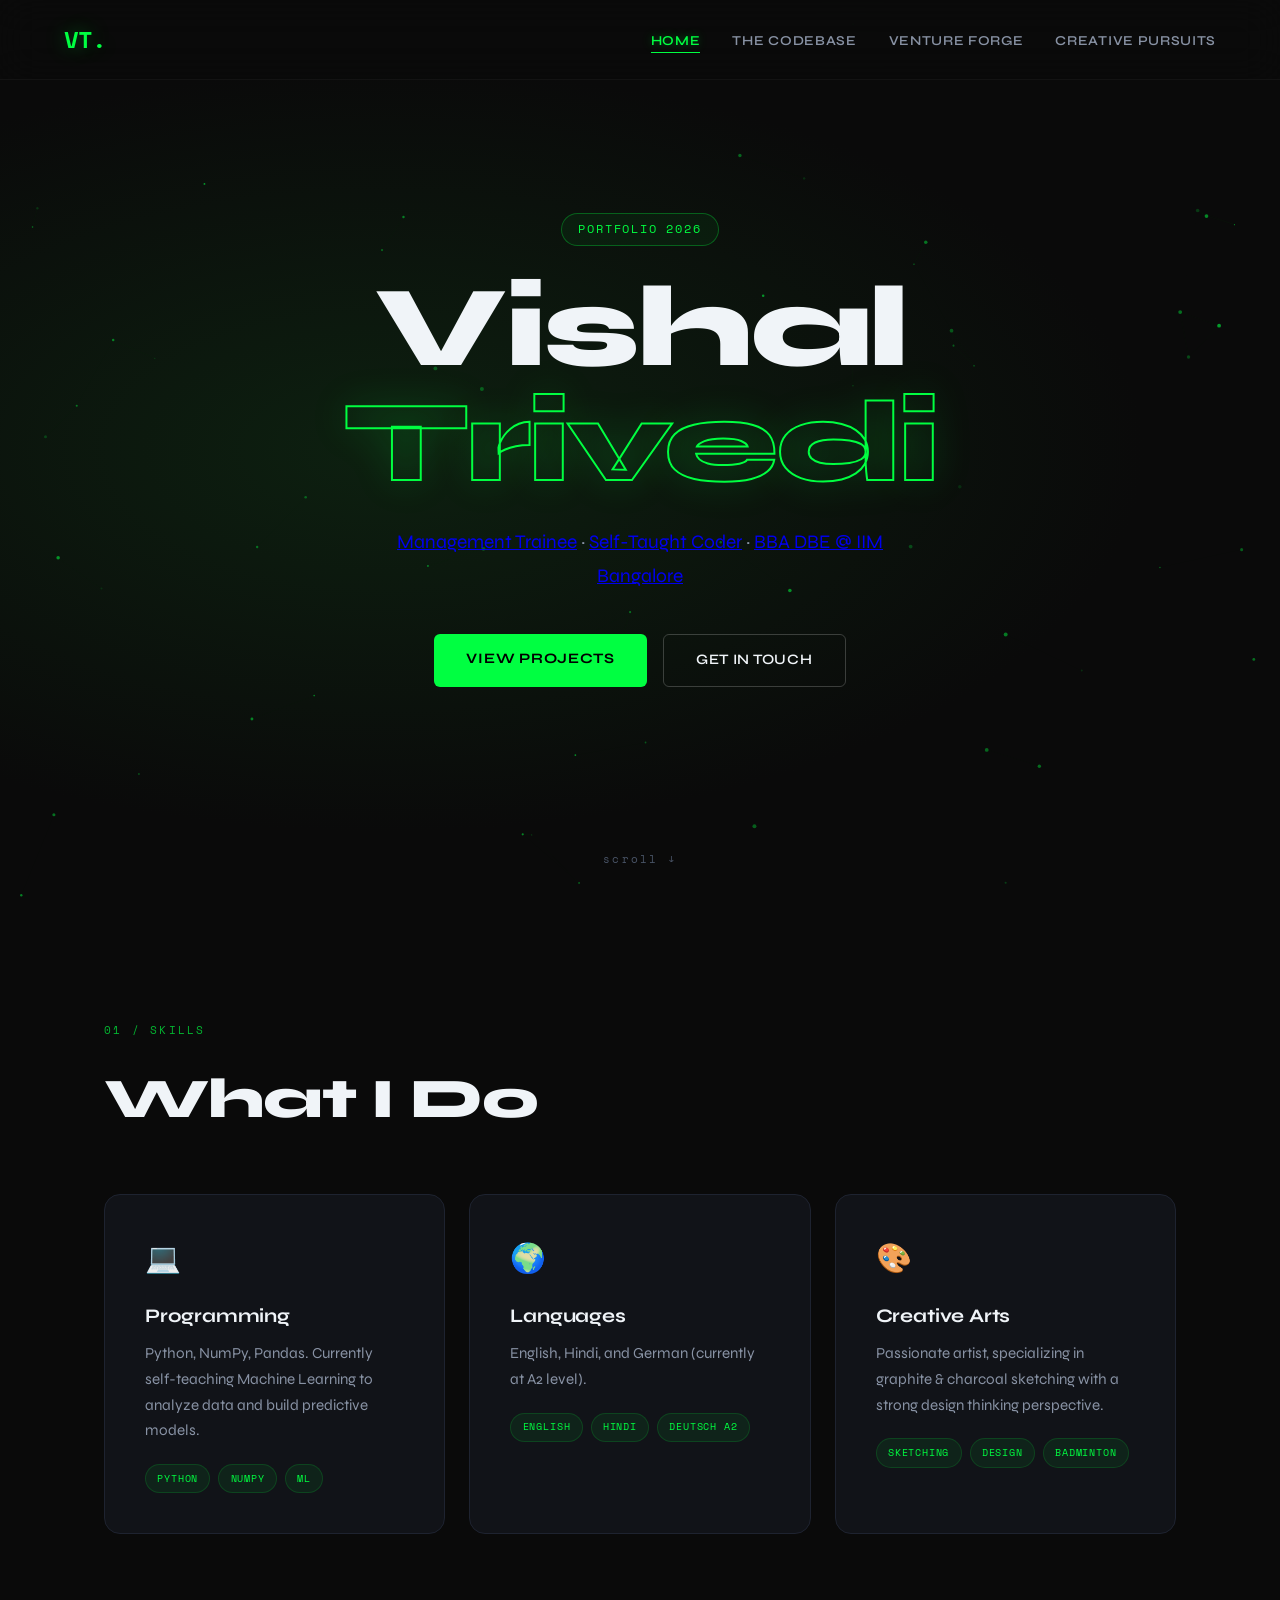
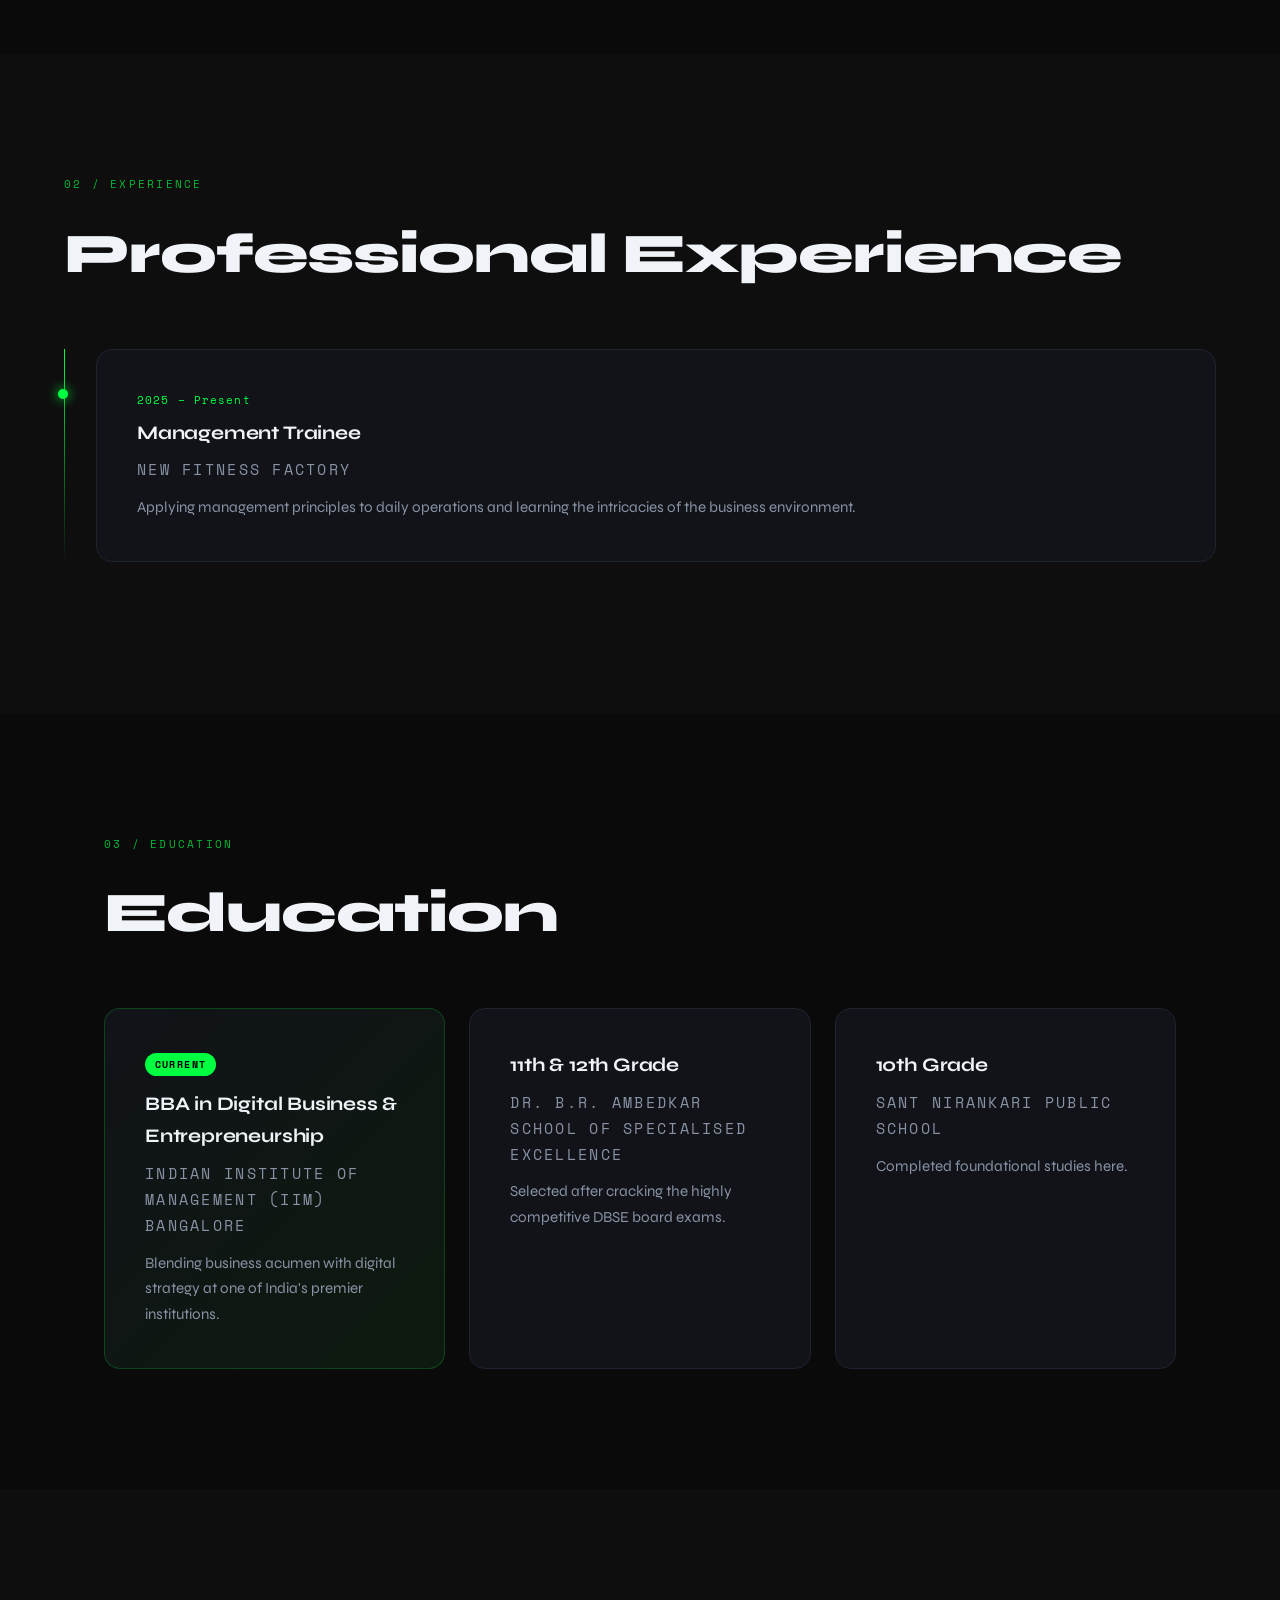
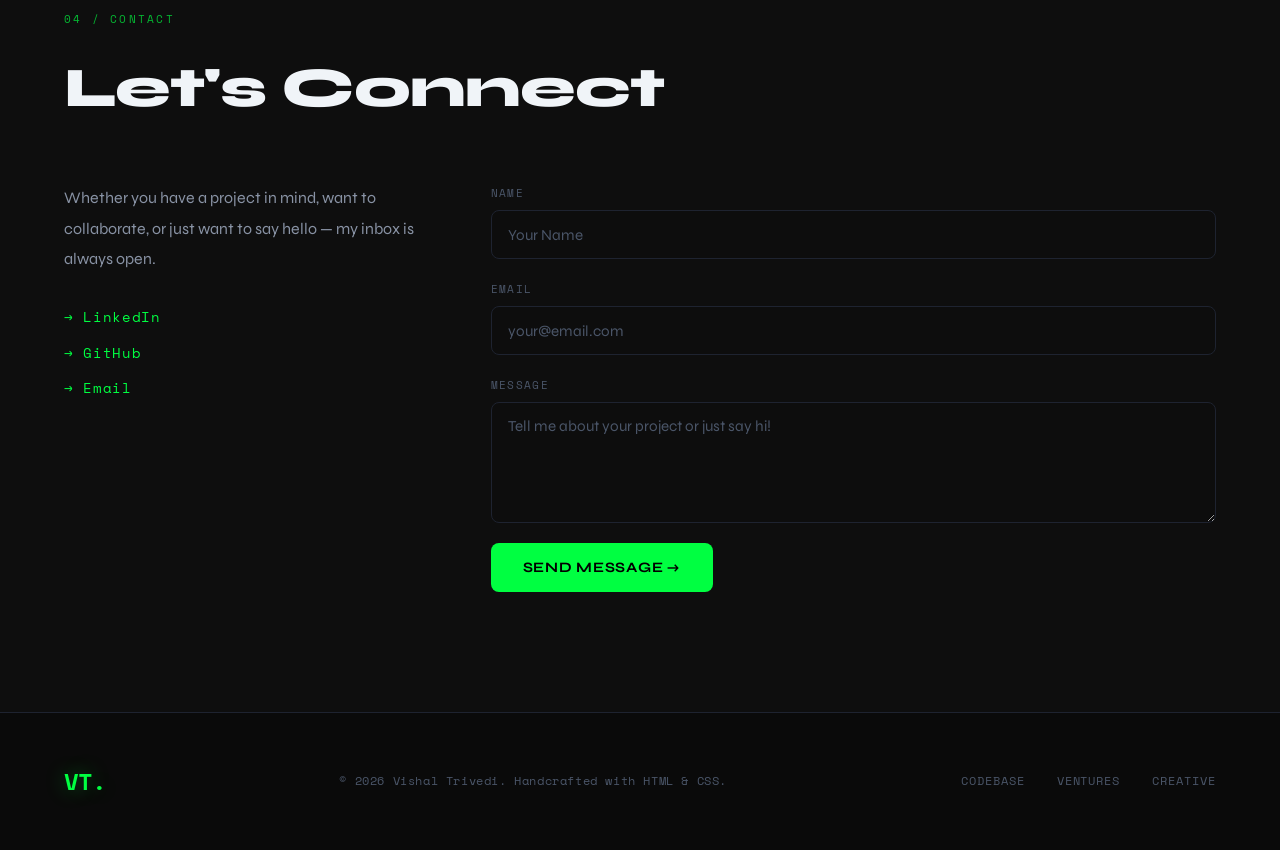
==== index.html @ af578784 "Uploading main files" ====
<!DOCTYPE html>
<html lang="en">
<head>
    <meta charset="UTF-8">
    <meta name="viewport" content="width=device-width, initial-scale=1.0">
    <title>Vishal Trivedi | Portfolio</title>
    <link rel="stylesheet" href="style.css">
    <link href="https://fonts.googleapis.com/css2?family=Space+Mono:wght@400;700&family=Syne:wght@400;600;700;800&display=swap" rel="stylesheet">
</head>
<body>
   <nav id="navbar">
        <div class="logo">VT.</div>
        <ul class="nav-links">
            <li><a href="index.html" class="active">Home</a></li>
            <li><a href="codebase.html">The Codebase</a></li>
            <li><a href="ventures.html">Venture Forge</a></li>
            <li><a href="creative.html">Creative Pursuits</a></li>
        </ul>
    </nav>

    <header id="home" class="hero hero-main">
        <canvas id="particleCanvas"></canvas>
        <div class="hero-content">
            <div class="hero-tag">Portfolio 2026</div>
            <h1>Vishal<br><span class="outline-text">Trivedi</span></h1>
            <p>
    <a href="ventures.html" class="hero-link">Management Trainee</a>
    · 
    <a href="codebase.html" class="hero-link">Self-Taught Coder</a>
    · 
    <a href="https://dbe.iimb.ac.in/" target="_blank" class="hero-link">BBA DBE @ IIM Bangalore</a>
</p>
            <div class="hero-cta">
                <a href="codebase.html" class="btn-primary">View Projects</a>
                <a href="#contact" class="btn-ghost">Get in Touch</a>
            </div>
        </div>
        <div class="hero-scroll-hint">scroll ↓</div>
    </header>

    <section id="skills" class="section">
        <div class="section-label">01 / Skills</div>
        <h2>What I Do</h2>
        <div class="card-container">
            <div class="card skill-card">
                <div class="card-icon">💻</div>
                <h3>Programming</h3>
                <p>Python, NumPy, Pandas. Currently self-teaching Machine Learning to analyze data and build predictive models.</p>
                <div class="card-pills">
                    <span class="pill">Python</span><span class="pill">NumPy</span><span class="pill">ML</span>
                </div>
            </div>
            <div class="card skill-card">
                <div class="card-icon">🌍</div>
                <h3>Languages</h3>
                <p>English, Hindi, and German (currently at A2 level).</p>
                <div class="card-pills">
                    <span class="pill">English</span><span class="pill">Hindi</span><span class="pill">Deutsch A2</span>
                </div>
            </div>
            <div class="card skill-card">
                <div class="card-icon">🎨</div>
                <h3>Creative Arts</h3>
                <p>Passionate artist, specializing in graphite & charcoal sketching with a strong design thinking perspective.</p>
                <div class="card-pills">
                    <span class="pill">Sketching</span><span class="pill">Design</span><span class="pill">Badminton</span>
                </div>
            </div>
        </div>
    </section>

    <section id="experience" class="section section-alt">
        <div class="section-label">02 / Experience</div>
        <h2>Professional Experience</h2>
        <div class="timeline">
            <div class="timeline-item">
                <div class="timeline-dot"></div>
                <div class="timeline-content card">
                    <div class="tl-year">2025 – Present</div>
                    <h3>Management Trainee</h3>
                    <p class="subtitle">New Fitness Factory</p>
                    <p>Applying management principles to daily operations and learning the intricacies of the business environment.</p>
                </div>
            </div>
        </div>
    </section>
    
    <section id="education" class="section">
        <div class="section-label">03 / Education</div>
        <h2>Education</h2>
        <div class="card-container">
            <div class="card edu-card featured-card">
                <div class="edu-badge">Current</div>
                <h3>BBA in Digital Business & Entrepreneurship</h3>
                <p class="subtitle">Indian Institute of Management (IIM) Bangalore</p>
                <p>Blending business acumen with digital strategy at one of India's premier institutions.</p>
            </div>
            <div class="card edu-card">
                <h3>11th & 12th Grade</h3>
                <p class="subtitle">Dr. B.R. Ambedkar School of Specialised Excellence</p>
                <p>Selected after cracking the highly competitive DBSE board exams.</p>
            </div>
            <div class="card edu-card">
                <h3>10th Grade</h3>
                <p class="subtitle">Sant Nirankari Public School</p>
                <p>Completed foundational studies here.</p>
            </div>
        </div>
    </section>  

    <section id="contact" class="section section-alt">
        <div class="section-label">04 / Contact</div>
        <h2>Let's Connect</h2>
        <div class="contact-container">
            <div class="contact-info">
                <p>Whether you have a project in mind, want to collaborate, or just want to say hello — my inbox is always open.</p>
                <div class="contact-links">
                    <a href="#" class="contact-link">→ LinkedIn</a>
                    <a href="#" class="contact-link">→ GitHub</a>
                    <a href="#" class="contact-link">→ Email</a>
                </div>
            </div>
            <form class="contact-form">
                <div class="form-group">
                    <label for="name">Name</label>
                    <input type="text" id="name" name="name" placeholder="Your Name" required>
                </div>
                <div class="form-group">
                    <label for="email">Email</label>
                    <input type="email" id="email" name="email" placeholder="your@email.com" required>
                </div>
                <div class="form-group">
                    <label for="message">Message</label>
                    <textarea id="message" name="message" rows="5" placeholder="Tell me about your project or just say hi!" required></textarea>
                </div>
                <button type="submit" class="submit-btn">Send Message →</button>
            </form>
        </div>
    </section>

    <footer>
        <div class="footer-inner">
            <div class="logo">VT.</div>
            <p>&copy; 2026 Vishal Trivedi. Handcrafted with HTML & CSS.</p>
            <div class="footer-links">
                <a href="codebase.html">Codebase</a>
                <a href="ventures.html">Ventures</a>
                <a href="creative.html">Creative</a>
            </div>
        </div>
    </footer>

    <script>
        // Particle canvas for hero
        const canvas = document.getElementById('particleCanvas');
        const ctx = canvas.getContext('2d');
        canvas.width = window.innerWidth;
        canvas.height = window.innerHeight;

        const particles = [];
        for (let i = 0; i < 60; i++) {
            particles.push({
                x: Math.random() * canvas.width,
                y: Math.random() * canvas.height,
                r: Math.random() * 1.5 + 0.5,
                dx: (Math.random() - 0.5) * 0.4,
                dy: (Math.random() - 0.5) * 0.4,
                alpha: Math.random() * 0.5 + 0.1
            });
        }

        function animateParticles() {
            ctx.clearRect(0, 0, canvas.width, canvas.height);
            particles.forEach(p => {
                ctx.beginPath();
                ctx.arc(p.x, p.y, p.r, 0, Math.PI * 2);
                ctx.fillStyle = `rgba(0,255,65,${p.alpha})`;
                ctx.fill();
                p.x += p.dx; p.y += p.dy;
                if (p.x < 0 || p.x > canvas.width) p.dx *= -1;
                if (p.y < 0 || p.y > canvas.height) p.dy *= -1;
            });
            // Draw connections
            particles.forEach((p, i) => {
                particles.slice(i+1).forEach(q => {
                    const dist = Math.hypot(p.x - q.x, p.y - q.y);
                    if (dist < 120) {
                        ctx.beginPath();
                        ctx.strokeStyle = `rgba(0,255,65,${0.05 * (1 - dist/120)})`;
                        ctx.lineWidth = 0.5;
                        ctx.moveTo(p.x, p.y);
                        ctx.lineTo(q.x, q.y);
                        ctx.stroke();
                    }
                });
            });
            requestAnimationFrame(animateParticles);
        }
        animateParticles();
        window.addEventListener('resize', () => {
            canvas.width = window.innerWidth;
            canvas.height = window.innerHeight;
        });

        // Navbar scroll effect
        window.addEventListener('scroll', () => {
            document.getElementById('navbar').classList.toggle('scrolled', window.scrollY > 50);
        });
    </script>
</body>
</html>
---- style.css ----
/* =========================================
   VISHAL TRIVEDI PORTFOLIO — ENHANCED CSS
   ========================================= */

/* --- Google Fonts: Space Mono + Syne --- */
@import url('https://fonts.googleapis.com/css2?family=Space+Mono:wght@400;700&family=Syne:wght@400;600;700;800&display=swap');

/* --- CSS Variables --- */
:root {
    --bg-black: #0a0a0a;
    --bg-dark: #0d0d0d;
    --card-bg: #111318;
    --card-border: #1e2330;
    --accent-green: #2ecc71;
    --neon-green: #00ff41;
    --neon-dim: rgba(0, 255, 65, 0.08);
    --text-gray: #8892a4;
    --text-muted: #4a5568;
    --text-white: #f0f4f8;
    --font-display: 'Syne', sans-serif;
    --font-mono: 'Space Mono', monospace;
}

/* --- Reset --- */
*, *::before, *::after {
    margin: 0; padding: 0;
    box-sizing: border-box;
}

html { scroll-behavior: smooth; }

body {
    font-family: var(--font-display);
    background-color: var(--bg-black);
    color: var(--text-white);
    line-height: 1.7;
    overflow-x: hidden;
}

/* =========================================
   NAVIGATION
   ========================================= */
#navbar {
    display: flex;
    justify-content: space-between;
    align-items: center;
    padding: 1.2rem 5%;
    background: rgba(10, 10, 10, 0.6);
    backdrop-filter: blur(20px);
    -webkit-backdrop-filter: blur(20px);
    border-bottom: 1px solid rgba(255,255,255,0.04);
    position: fixed;
    top: 0; left: 0; right: 0;
    z-index: 1000;
    transition: all 0.3s ease;
}

#navbar.scrolled {
    background: rgba(10,10,10,0.95);
    border-bottom: 1px solid rgba(0,255,65,0.1);
}

.logo {
    color: var(--neon-green);
    font-family: var(--font-mono);
    font-weight: 700;
    font-size: 1.5rem;
    letter-spacing: -0.05em;
    text-shadow: 0 0 20px rgba(0, 255, 65, 0.4);
}

.nav-links {
    display: flex;
    list-style: none;
    gap: 2rem;
}

.nav-links a {
    color: var(--text-gray);
    text-decoration: none;
    font-size: 0.85rem;
    font-weight: 600;
    letter-spacing: 0.05em;
    text-transform: uppercase;
    transition: color 0.2s, text-shadow 0.2s;
    position: relative;
}

.nav-links a::after {
    content: '';
    position: absolute;
    bottom: -4px; left: 0;
    width: 0; height: 1px;
    background: var(--neon-green);
    transition: width 0.3s ease;
}

.nav-links a:hover,
.nav-links a.active {
    color: var(--neon-green);
    text-shadow: 0 0 10px rgba(0,255,65,0.4);
}

.nav-links a:hover::after,
.nav-links a.active::after { width: 100%; }

/* =========================================
   HERO SECTIONS
   ========================================= */
.hero {
    min-height: 100vh;
    display: flex;
    align-items: center;
    justify-content: center;
    text-align: center;
    position: relative;
    overflow: hidden;
}

/* Canvas for main hero */
#particleCanvas, #codeCanvas {
    position: absolute;
    inset: 0;
    z-index: 0;
}

/* SVG background for creative / venture */
.bg-svg {
    position: absolute;
    inset: 0;
    width: 100%;
    height: 100%;
    z-index: 0;
}

/* Main hero gradient */
.hero-main {
    background: radial-gradient(ellipse at 30% 50%, #0d2010 0%, var(--bg-black) 60%),
                radial-gradient(ellipse at 70% 50%, #091a0d 0%, transparent 50%);
}

/* Code hero */
.hero-code {
    background: #060a06;
}

/* Creative hero */
.hero-creative {
    background: radial-gradient(ellipse at 50% 60%, #0d1a14 0%, var(--bg-black) 70%);
}

/* Venture hero */
.hero-venture {
    background: radial-gradient(ellipse at 50% 40%, #0f1318 0%, var(--bg-black) 70%);
}

.hero-content {
    position: relative;
    z-index: 2;
    max-width: 900px;
    padding: 2rem;
    animation: heroFadeIn 1s ease-out both;
}

@keyframes heroFadeIn {
    from { opacity: 0; transform: translateY(30px); }
    to   { opacity: 1; transform: translateY(0); }
}

.hero-tag {
    display: inline-block;
    font-family: var(--font-mono);
    font-size: 0.75rem;
    letter-spacing: 0.15em;
    text-transform: uppercase;
    color: var(--neon-green);
    border: 1px solid rgba(0,255,65,0.3);
    padding: 0.35rem 1rem;
    border-radius: 100px;
    margin-bottom: 1.5rem;
    background: rgba(0,255,65,0.05);
}

.hero-tag.mono { font-family: var(--font-mono); }

.hero h1 {
    font-family: var(--font-display);
    font-weight: 800;
    font-size: clamp(3.5rem, 9vw, 8rem);
    line-height: 1.0;
    letter-spacing: -0.03em;
    color: var(--text-white);
    margin-bottom: 1.5rem;
}

.outline-text {
    -webkit-text-stroke: 2px var(--neon-green);
    color: transparent;
    text-shadow: 0 0 40px rgba(0,255,65,0.15);
}

.hero p {
    font-size: clamp(1rem, 2vw, 1.2rem);
    color: var(--text-gray);
    max-width: 550px;
    margin: 0 auto 2.5rem;
    line-height: 1.8;
}

.hero-cta {
    display: flex;
    gap: 1rem;
    justify-content: center;
    flex-wrap: wrap;
}

.btn-primary {
    background: var(--neon-green);
    color: #000;
    text-decoration: none;
    font-weight: 700;
    font-size: 0.9rem;
    letter-spacing: 0.05em;
    padding: 0.85rem 2rem;
    border-radius: 6px;
    transition: all 0.3s ease;
    text-transform: uppercase;
}

.btn-primary:hover {
    background: #fff;
    box-shadow: 0 0 30px rgba(0,255,65,0.4);
    transform: translateY(-2px);
}

.btn-ghost {
    border: 1px solid rgba(255,255,255,0.2);
    color: var(--text-white);
    text-decoration: none;
    font-weight: 600;
    font-size: 0.9rem;
    letter-spacing: 0.05em;
    padding: 0.85rem 2rem;
    border-radius: 6px;
    transition: all 0.3s ease;
    text-transform: uppercase;
}

.btn-ghost:hover {
    border-color: var(--neon-green);
    color: var(--neon-green);
    background: rgba(0,255,65,0.05);
}

.hero-scroll-hint {
    position: absolute;
    bottom: 2rem;
    left: 50%;
    transform: translateX(-50%);
    font-family: var(--font-mono);
    font-size: 0.7rem;
    color: var(--text-muted);
    letter-spacing: 0.2em;
    z-index: 2;
    animation: scrollBob 2s ease-in-out infinite;
}

@keyframes scrollBob {
    0%, 100% { transform: translateX(-50%) translateY(0); }
    50%       { transform: translateX(-50%) translateY(6px); }
}

/* =========================================
   SECTIONS
   ========================================= */
.section {
    padding: 120px 5%;
    max-width: 1200px;
    margin: 0 auto;
}

.section-alt {
    background: rgba(255,255,255,0.015);
    max-width: 100%;
    padding: 120px 5%;
}

.section-alt > * { max-width: 1200px; margin-left: auto; margin-right: auto; }

.section-label {
    font-family: var(--font-mono);
    font-size: 0.7rem;
    letter-spacing: 0.2em;
    text-transform: uppercase;
    color: var(--neon-green);
    margin-bottom: 0.75rem;
    opacity: 0.7;
}

.section h2 {
    font-family: var(--font-display);
    font-weight: 800;
    font-size: clamp(2rem, 5vw, 3.5rem);
    color: var(--text-white);
    margin-bottom: 3rem;
    letter-spacing: -0.02em;
}

/* =========================================
   CARDS
   ========================================= */
.card-container {
    display: flex;
    flex-wrap: wrap;
    gap: 1.5rem;
}

.card {
    background: var(--card-bg);
    border: 1px solid var(--card-border);
    border-radius: 16px;
    padding: 2.5rem;
    flex: 1 1 300px;
    transition: all 0.4s cubic-bezier(0.175, 0.885, 0.32, 1.275);
    position: relative;
    overflow: hidden;
}

.card::before {
    content: '';
    position: absolute;
    top: 0; left: 0; right: 0;
    height: 1px;
    background: linear-gradient(90deg, transparent, rgba(0,255,65,0.2), transparent);
    opacity: 0;
    transition: opacity 0.3s;
}

.card:hover {
    transform: translateY(-8px);
    border-color: rgba(0,255,65,0.25);
    box-shadow: 0 20px 60px rgba(0,0,0,0.5), 0 0 0 1px rgba(0,255,65,0.05);
}

.card:hover::before { opacity: 1; }

.card h3 {
    font-family: var(--font-display);
    font-weight: 700;
    font-size: 1.2rem;
    color: var(--text-white);
    margin-bottom: 0.5rem;
    letter-spacing: -0.01em;
}

.card p { color: var(--text-gray); font-size: 0.95rem; }

.subtitle {
    font-family: var(--font-mono);
    color: var(--neon-green);
    font-size: 0.7rem;
    text-transform: uppercase;
    letter-spacing: 0.15em;
    margin-bottom: 0.75rem;
    display: block;
}

.card-icon {
    font-size: 1.8rem;
    margin-bottom: 1rem;
}

.card-icon-big {
    font-size: 2.5rem;
    margin-bottom: 1rem;
}

.featured-card {
    border-color: rgba(0,255,65,0.2);
    background: linear-gradient(135deg, #111318 0%, #0d1a0f 100%);
}

/* Pills */
.card-pills {
    display: flex;
    flex-wrap: wrap;
    gap: 0.5rem;
    margin-top: 1.25rem;
}

.pill {
    font-family: var(--font-mono);
    font-size: 0.65rem;
    letter-spacing: 0.08em;
    text-transform: uppercase;
    color: var(--neon-green);
    background: rgba(0,255,65,0.07);
    border: 1px solid rgba(0,255,65,0.15);
    padding: 0.3rem 0.7rem;
    border-radius: 100px;
}

/* =========================================
   EDUCATION CARD
   ========================================= */
.edu-badge {
    display: inline-block;
    font-family: var(--font-mono);
    font-size: 0.6rem;
    text-transform: uppercase;
    letter-spacing: 0.15em;
    background: var(--neon-green);
    color: #000;
    font-weight: 700;
    padding: 0.2rem 0.6rem;
    border-radius: 100px;
    margin-bottom: 0.75rem;
}

/* =========================================
   TIMELINE
   ========================================= */
.timeline {
    position: relative;
    padding-left: 2rem;
}

.timeline::before {
    content: '';
    position: absolute;
    left: 0; top: 0; bottom: 0;
    width: 1px;
    background: linear-gradient(to bottom, var(--neon-green), transparent);
}

.timeline-item {
    position: relative;
    margin-bottom: 2rem;
}

.timeline-dot {
    position: absolute;
    left: -2.35rem;
    top: 2.5rem;
    width: 10px; height: 10px;
    border-radius: 50%;
    background: var(--neon-green);
    box-shadow: 0 0 12px var(--neon-green);
}

.tl-year {
    font-family: var(--font-mono);
    font-size: 0.7rem;
    color: var(--neon-green);
    letter-spacing: 0.1em;
    margin-bottom: 0.5rem;
}

/* =========================================
   CONTACT
   ========================================= */
.contact-container {
    display: grid;
    grid-template-columns: 1fr 2fr;
    gap: 4rem;
    align-items: start;
}

.contact-info p {
    color: var(--text-gray);
    line-height: 1.9;
    margin-bottom: 2rem;
}

.contact-links {
    display: flex;
    flex-direction: column;
    gap: 0.75rem;
}

.contact-link {
    color: var(--neon-green);
    text-decoration: none;
    font-family: var(--font-mono);
    font-size: 0.85rem;
    letter-spacing: 0.05em;
    transition: opacity 0.2s;
}

.contact-link:hover { opacity: 0.7; }

.contact-form { display: flex; flex-direction: column; gap: 0; }

.form-group {
    display: flex;
    flex-direction: column;
    margin-bottom: 1.25rem;
}

.form-group label {
    font-family: var(--font-mono);
    font-size: 0.7rem;
    letter-spacing: 0.12em;
    text-transform: uppercase;
    color: var(--text-muted);
    margin-bottom: 0.5rem;
}

input, textarea {
    background: #0d0d0d;
    border: 1px solid var(--card-border);
    color: var(--text-white);
    padding: 0.9rem 1rem;
    border-radius: 8px;
    font-family: var(--font-display);
    font-size: 0.95rem;
    transition: border-color 0.2s, box-shadow 0.2s;
    resize: vertical;
}

input:focus, textarea:focus {
    outline: none;
    border-color: rgba(0,255,65,0.4);
    box-shadow: 0 0 0 3px rgba(0,255,65,0.05);
}

input::placeholder, textarea::placeholder { color: var(--text-muted); }

.submit-btn {
    background: var(--neon-green);
    color: #000;
    font-family: var(--font-display);
    font-weight: 700;
    font-size: 0.9rem;
    letter-spacing: 0.05em;
    border: none;
    padding: 1rem 2rem;
    border-radius: 8px;
    cursor: pointer;
    transition: all 0.3s;
    text-transform: uppercase;
    align-self: flex-start;
}

.submit-btn:hover {
    background: #fff;
    box-shadow: 0 0 30px rgba(255,255,255,0.2);
    transform: translateY(-2px);
}

/* =========================================
   CODEBASE PAGE — PROJECT CARDS
   ========================================= */
.project-card { position: relative; }

.project-num {
    font-family: var(--font-mono);
    font-size: 4rem;
    font-weight: 700;
    color: rgba(0,255,65,0.05);
    position: absolute;
    top: 1rem; right: 1.5rem;
    line-height: 1;
    user-select: none;
}

.project-status {
    display: inline-block;
    font-family: var(--font-mono);
    font-size: 0.6rem;
    letter-spacing: 0.15em;
    text-transform: uppercase;
    padding: 0.25rem 0.6rem;
    border-radius: 100px;
    margin-bottom: 1rem;
    font-weight: 700;
}

.project-status.live {
    background: rgba(0,255,65,0.15);
    color: var(--neon-green);
    border: 1px solid rgba(0,255,65,0.3);
}

.project-status.building {
    background: rgba(255,200,50,0.1);
    color: #ffc832;
    border: 1px solid rgba(255,200,50,0.3);
}

.project-status.learning {
    background: rgba(100,150,255,0.1);
    color: #7eb6ff;
    border: 1px solid rgba(100,150,255,0.3);
}

.card-link {
    display: inline-block;
    margin-top: 1.25rem;
    color: var(--neon-green);
    text-decoration: none;
    font-family: var(--font-mono);
    font-size: 0.75rem;
    letter-spacing: 0.08em;
    text-transform: uppercase;
    transition: opacity 0.2s, letter-spacing 0.2s;
}

.card-link:hover {
    opacity: 0.7;
    letter-spacing: 0.15em;
}

/* Tech stack grid */
.tech-stack-section { text-align: center; }

.tech-grid {
    display: flex;
    flex-wrap: wrap;
    justify-content: center;
    gap: 1rem;
    max-width: 700px;
    margin: 0 auto;
}

.tech-item {
    display: flex;
    align-items: center;
    gap: 0.6rem;
    background: var(--card-bg);
    border: 1px solid var(--card-border);
    border-radius: 10px;
    padding: 0.7rem 1.25rem;
    font-family: var(--font-mono);
    font-size: 0.8rem;
    color: var(--text-gray);
    transition: all 0.2s;
    cursor: default;
}

.tech-item:hover {
    border-color: rgba(0,255,65,0.2);
    color: var(--text-white);
    transform: translateY(-3px);
}

.tech-icon { font-size: 1.1rem; }

/* =========================================
   CREATIVE PAGE
   ========================================= */
.philosophy-grid {
    display: grid;
    grid-template-columns: repeat(auto-fit, minmax(280px, 1fr));
    gap: 2rem;
    max-width: 1200px;
    margin: 0 auto;
}

.philosophy-item {
    padding: 2rem 0;
    border-top: 1px solid var(--card-border);
}

.philosophy-num {
    font-family: var(--font-mono);
    font-size: 0.7rem;
    color: var(--neon-green);
    letter-spacing: 0.15em;
    margin-bottom: 0.75rem;
}

.philosophy-item h3 {
    font-weight: 700;
    font-size: 1.1rem;
    color: var(--text-white);
    margin-bottom: 0.6rem;
}

.philosophy-item p {
    color: var(--text-gray);
    font-size: 0.9rem;
    line-height: 1.8;
}

/* =========================================
   VENTURE PAGE
   ========================================= */
.venture-card { position: relative; }

.venture-icon {
    font-size: 2rem;
    margin-bottom: 0.75rem;
}

.venture-tag {
    font-family: var(--font-mono);
    font-size: 0.6rem;
    letter-spacing: 0.18em;
    text-transform: uppercase;
    color: var(--text-muted);
    margin-bottom: 0.5rem;
}

/* Metrics */
.metrics-grid {
    display: grid;
    grid-template-columns: repeat(auto-fit, minmax(180px, 1fr));
    gap: 1.5rem;
    max-width: 1200px;
    margin: 0 auto;
}

.metric-item {
    text-align: center;
    padding: 2.5rem 1.5rem;
    background: var(--card-bg);
    border: 1px solid var(--card-border);
    border-radius: 16px;
    transition: all 0.3s;
}

.metric-item:hover {
    border-color: rgba(0,255,65,0.2);
    transform: translateY(-5px);
}

.metric-num {
    font-family: var(--font-display);
    font-weight: 800;
    font-size: 2.2rem;
    color: var(--neon-green);
    margin-bottom: 0.4rem;
    letter-spacing: -0.02em;
}

.metric-label {
    font-family: var(--font-mono);
    font-size: 0.7rem;
    letter-spacing: 0.12em;
    text-transform: uppercase;
    color: var(--text-muted);
}

/* =========================================
   FOOTER
   ========================================= */
footer {
    border-top: 1px solid var(--card-border);
    padding: 3rem 5%;
}

.footer-inner {
    max-width: 1200px;
    margin: 0 auto;
    display: flex;
    align-items: center;
    justify-content: space-between;
    flex-wrap: wrap;
    gap: 1rem;
}

footer p {
    color: var(--text-muted);
    font-family: var(--font-mono);
    font-size: 0.75rem;
    letter-spacing: 0.05em;
}

.footer-links {
    display: flex;
    gap: 2rem;
}

.footer-links a {
    color: var(--text-muted);
    text-decoration: none;
    font-family: var(--font-mono);
    font-size: 0.75rem;
    letter-spacing: 0.08em;
    text-transform: uppercase;
    transition: color 0.2s;
}

.footer-links a:hover { color: var(--neon-green); }

/* =========================================
   RESPONSIVE
   ========================================= */
@media (max-width: 768px) {
    .nav-links { gap: 1rem; }
    .nav-links a { font-size: 0.75rem; }
    .section, .section-alt { padding: 80px 5%; }
    .contact-container { grid-template-columns: 1fr; gap: 2rem; }
    .hero h1 { font-size: 3rem; }
    .hero-content { padding: 1.5rem; }
    .card { padding: 1.75rem; }
    .footer-inner { flex-direction: column; text-align: center; }
    .submit-btn { width: 100%; }
}

@media (max-width: 480px) {
    .nav-links { display: none; }
    .hero h1 { font-size: 2.5rem; }
}
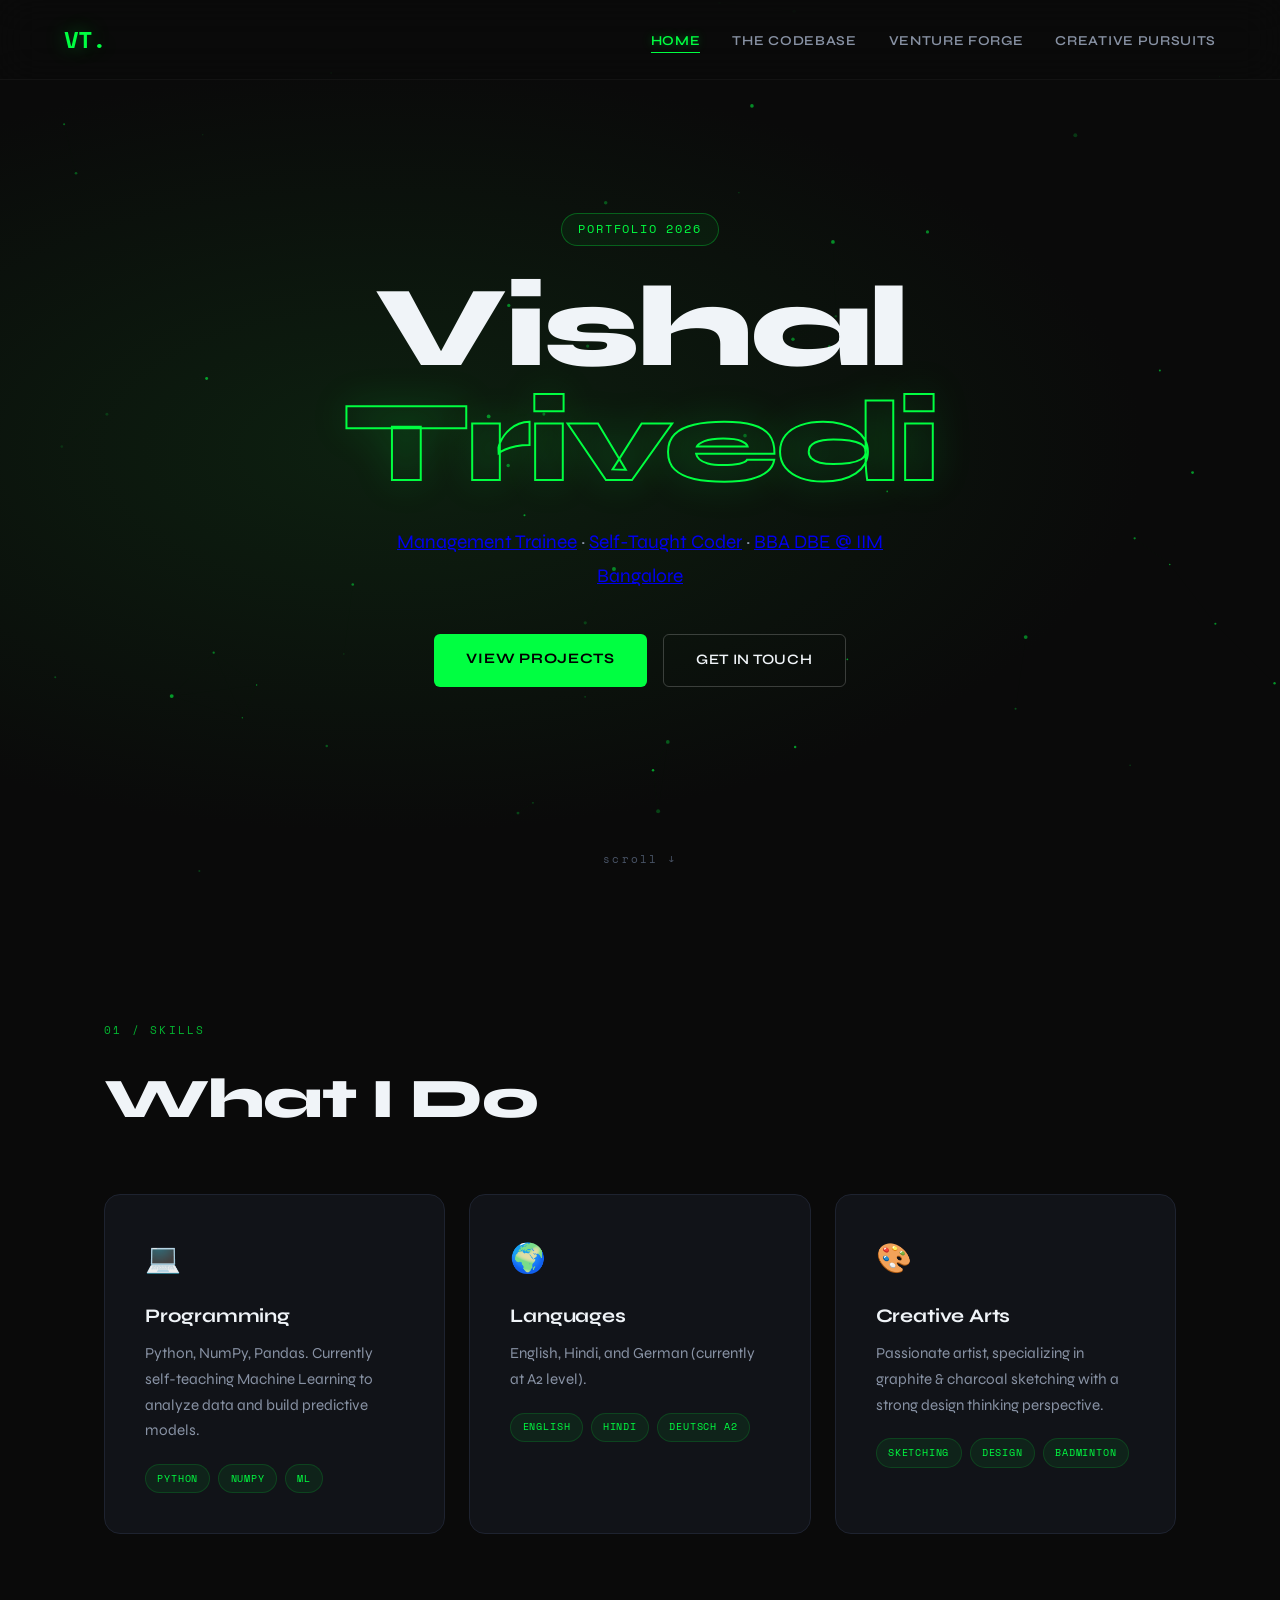
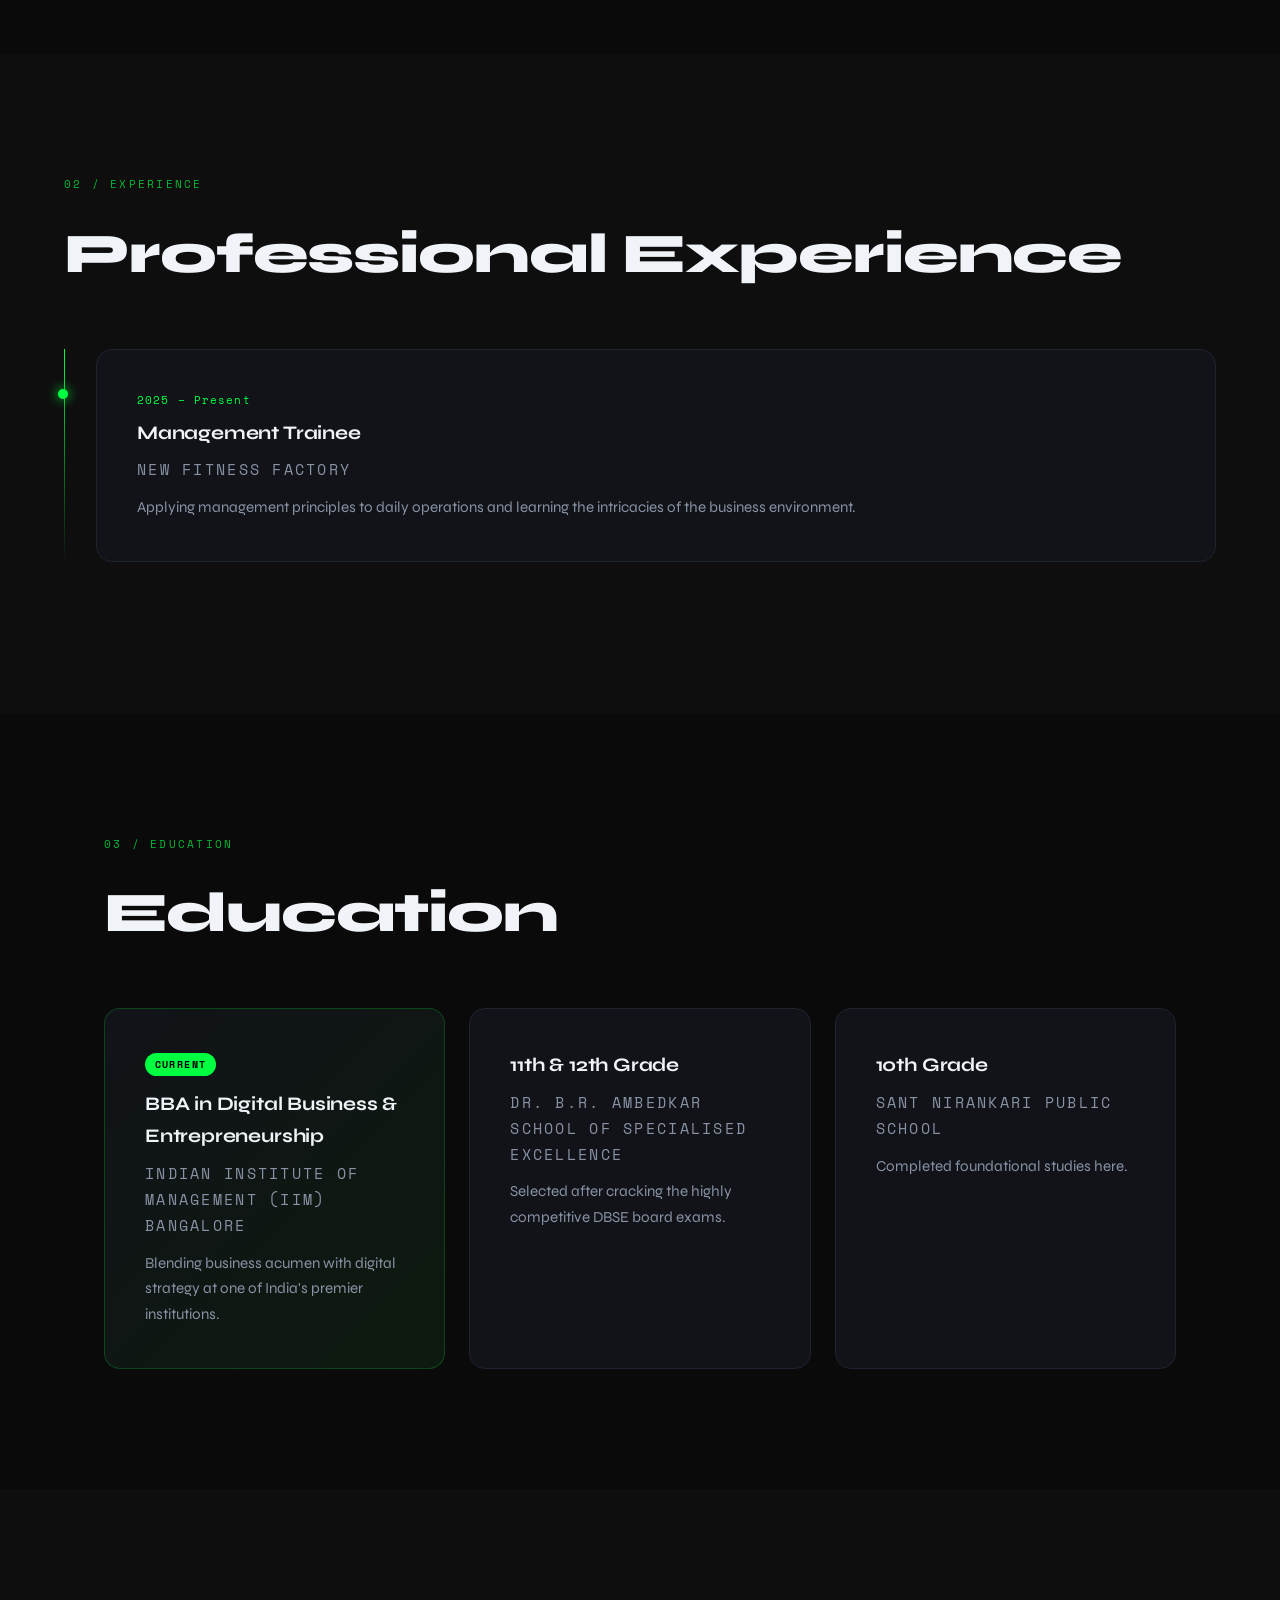
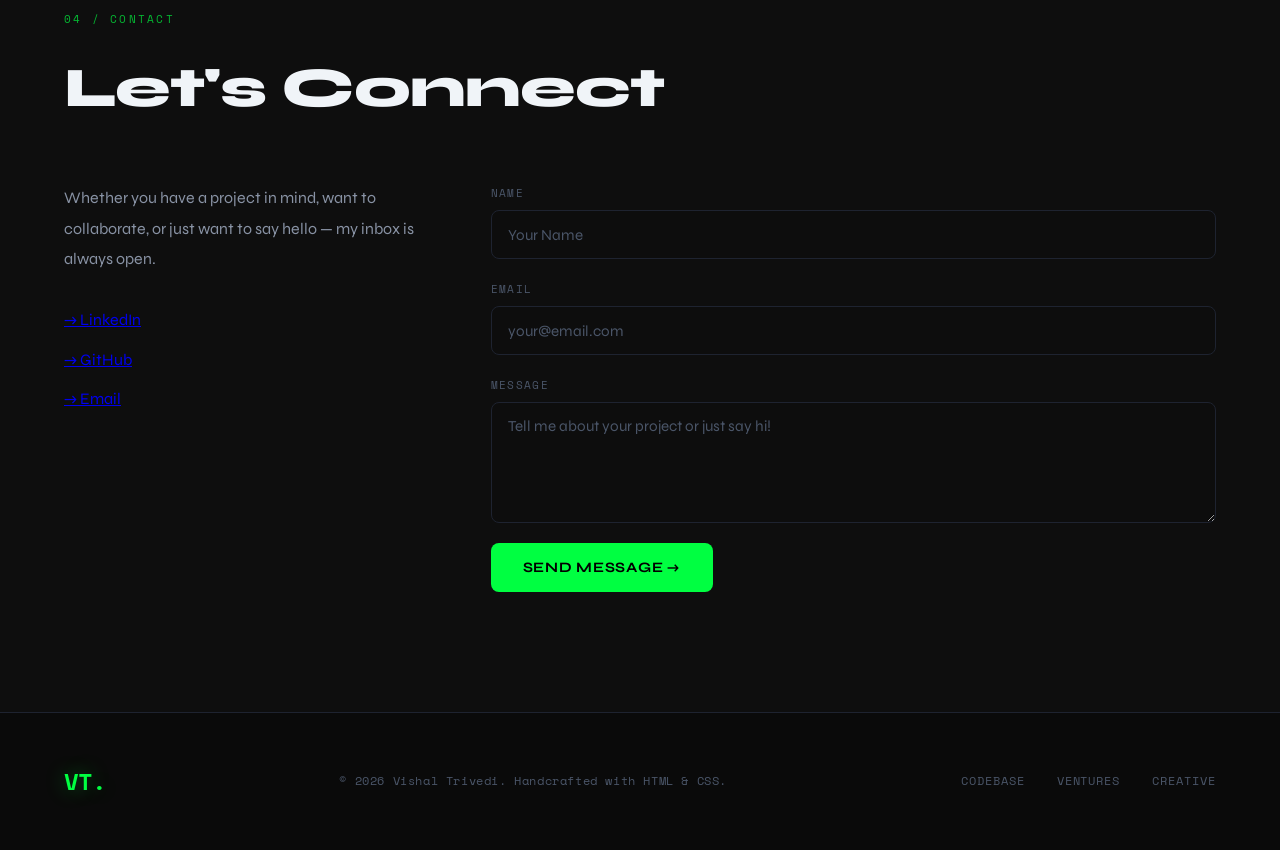
==== commit 50cf23a7: "Fix HTML encoding issues in index.html" ====
--- a/index.html
+++ b/index.html
@@ -115,9 +115,9 @@
             <div class="contact-info">
                 <p>Whether you have a project in mind, want to collaborate, or just want to say hello — my inbox is always open.</p>
                 <div class="contact-links">
-                    <a href="#" class="contact-link">→ LinkedIn</a>
-                    <a href="#" class="contact-link">→ GitHub</a>
-                    <a href="#" class="contact-link">→ Email</a>
+                    <a href="#" class="https://www.linkedin.com/in/vishal-trivedi-620a87344/?lipi=urn%3Ali%3Apage%3Ad_flagship3_profile_view_base_contact_details%3BmuX%2BKqnsTouKxH3caEK%2FUw%3D%3D">→ LinkedIn</a>
+                    <a href="#" class="https://github.com/vibhu11122">→ GitHub</a>
+                    <a href="#" class="vibhu3344432@gmail.com">→ Email</a>
                 </div>
             </div>
             <form class="contact-form">
@@ -208,4 +208,4 @@
         });
     </script>
 </body>
-</html>+</html>
--- a/style.css
+++ b/style.css
@@ -1,8 +1,4 @@
-/* =========================================
-   VISHAL TRIVEDI PORTFOLIO — ENHANCED CSS
-   ========================================= */
-
-/* --- Google Fonts: Space Mono + Syne --- */
+
 @import url('https://fonts.googleapis.com/css2?family=Space+Mono:wght@400;700&family=Syne:wght@400;600;700;800&display=swap');
 
 /* --- CSS Variables --- */
@@ -21,7 +17,7 @@
     --font-mono: 'Space Mono', monospace;
 }
 
-/* --- Reset --- */
+
 *, *::before, *::after {
     margin: 0; padding: 0;
     box-sizing: border-box;
@@ -37,9 +33,7 @@
     overflow-x: hidden;
 }
 
-/* =========================================
-   NAVIGATION
-   ========================================= */
+
 #navbar {
     display: flex;
     justify-content: space-between;
@@ -104,9 +98,7 @@
 .nav-links a:hover::after,
 .nav-links a.active::after { width: 100%; }
 
-/* =========================================
-   HERO SECTIONS
-   ========================================= */
+
 .hero {
     min-height: 100vh;
     display: flex;
@@ -117,14 +109,14 @@
     overflow: hidden;
 }
 
-/* Canvas for main hero */
+
 #particleCanvas, #codeCanvas {
     position: absolute;
     inset: 0;
     z-index: 0;
 }
 
-/* SVG background for creative / venture */
+
 .bg-svg {
     position: absolute;
     inset: 0;
@@ -133,23 +125,22 @@
     z-index: 0;
 }
 
-/* Main hero gradient */
+
 .hero-main {
     background: radial-gradient(ellipse at 30% 50%, #0d2010 0%, var(--bg-black) 60%),
                 radial-gradient(ellipse at 70% 50%, #091a0d 0%, transparent 50%);
 }
 
-/* Code hero */
+
 .hero-code {
     background: #060a06;
 }
 
-/* Creative hero */
+
 .hero-creative {
     background: radial-gradient(ellipse at 50% 60%, #0d1a14 0%, var(--bg-black) 70%);
 }
 
-/* Venture hero */
 .hero-venture {
     background: radial-gradient(ellipse at 50% 40%, #0f1318 0%, var(--bg-black) 70%);
 }
@@ -270,9 +261,7 @@
     50%       { transform: translateX(-50%) translateY(6px); }
 }
 
-/* =========================================
-   SECTIONS
-   ========================================= */
+
 .section {
     padding: 120px 5%;
     max-width: 1200px;
@@ -306,9 +295,6 @@
     letter-spacing: -0.02em;
 }
 
-/* =========================================
-   CARDS
-   ========================================= */
 .card-container {
     display: flex;
     flex-wrap: wrap;
@@ -400,9 +386,7 @@
     border-radius: 100px;
 }
 
-/* =========================================
-   EDUCATION CARD
-   ========================================= */
+
 .edu-badge {
     display: inline-block;
     font-family: var(--font-mono);
@@ -417,9 +401,7 @@
     margin-bottom: 0.75rem;
 }
 
-/* =========================================
-   TIMELINE
-   ========================================= */
+
 .timeline {
     position: relative;
     padding-left: 2rem;
@@ -456,9 +438,7 @@
     margin-bottom: 0.5rem;
 }
 
-/* =========================================
-   CONTACT
-   ========================================= */
+
 .contact-container {
     display: grid;
     grid-template-columns: 1fr 2fr;
@@ -548,9 +528,7 @@
     transform: translateY(-2px);
 }
 
-/* =========================================
-   CODEBASE PAGE — PROJECT CARDS
-   ========================================= */
+
 .project-card { position: relative; }
 
 .project-num {
@@ -611,7 +589,7 @@
     letter-spacing: 0.15em;
 }
 
-/* Tech stack grid */
+
 .tech-stack-section { text-align: center; }
 
 .tech-grid {
@@ -646,9 +624,7 @@
 
 .tech-icon { font-size: 1.1rem; }
 
-/* =========================================
-   CREATIVE PAGE
-   ========================================= */
+
 .philosophy-grid {
     display: grid;
     grid-template-columns: repeat(auto-fit, minmax(280px, 1fr));
@@ -683,9 +659,7 @@
     line-height: 1.8;
 }
 
-/* =========================================
-   VENTURE PAGE
-   ========================================= */
+
 .venture-card { position: relative; }
 
 .venture-icon {
@@ -702,7 +676,7 @@
     margin-bottom: 0.5rem;
 }
 
-/* Metrics */
+
 .metrics-grid {
     display: grid;
     grid-template-columns: repeat(auto-fit, minmax(180px, 1fr));
@@ -742,9 +716,7 @@
     color: var(--text-muted);
 }
 
-/* =========================================
-   FOOTER
-   ========================================= */
+
 footer {
     border-top: 1px solid var(--card-border);
     padding: 3rem 5%;
@@ -784,9 +756,7 @@
 
 .footer-links a:hover { color: var(--neon-green); }
 
-/* =========================================
-   RESPONSIVE
-   ========================================= */
+
 @media (max-width: 768px) {
     .nav-links { gap: 1rem; }
     .nav-links a { font-size: 0.75rem; }
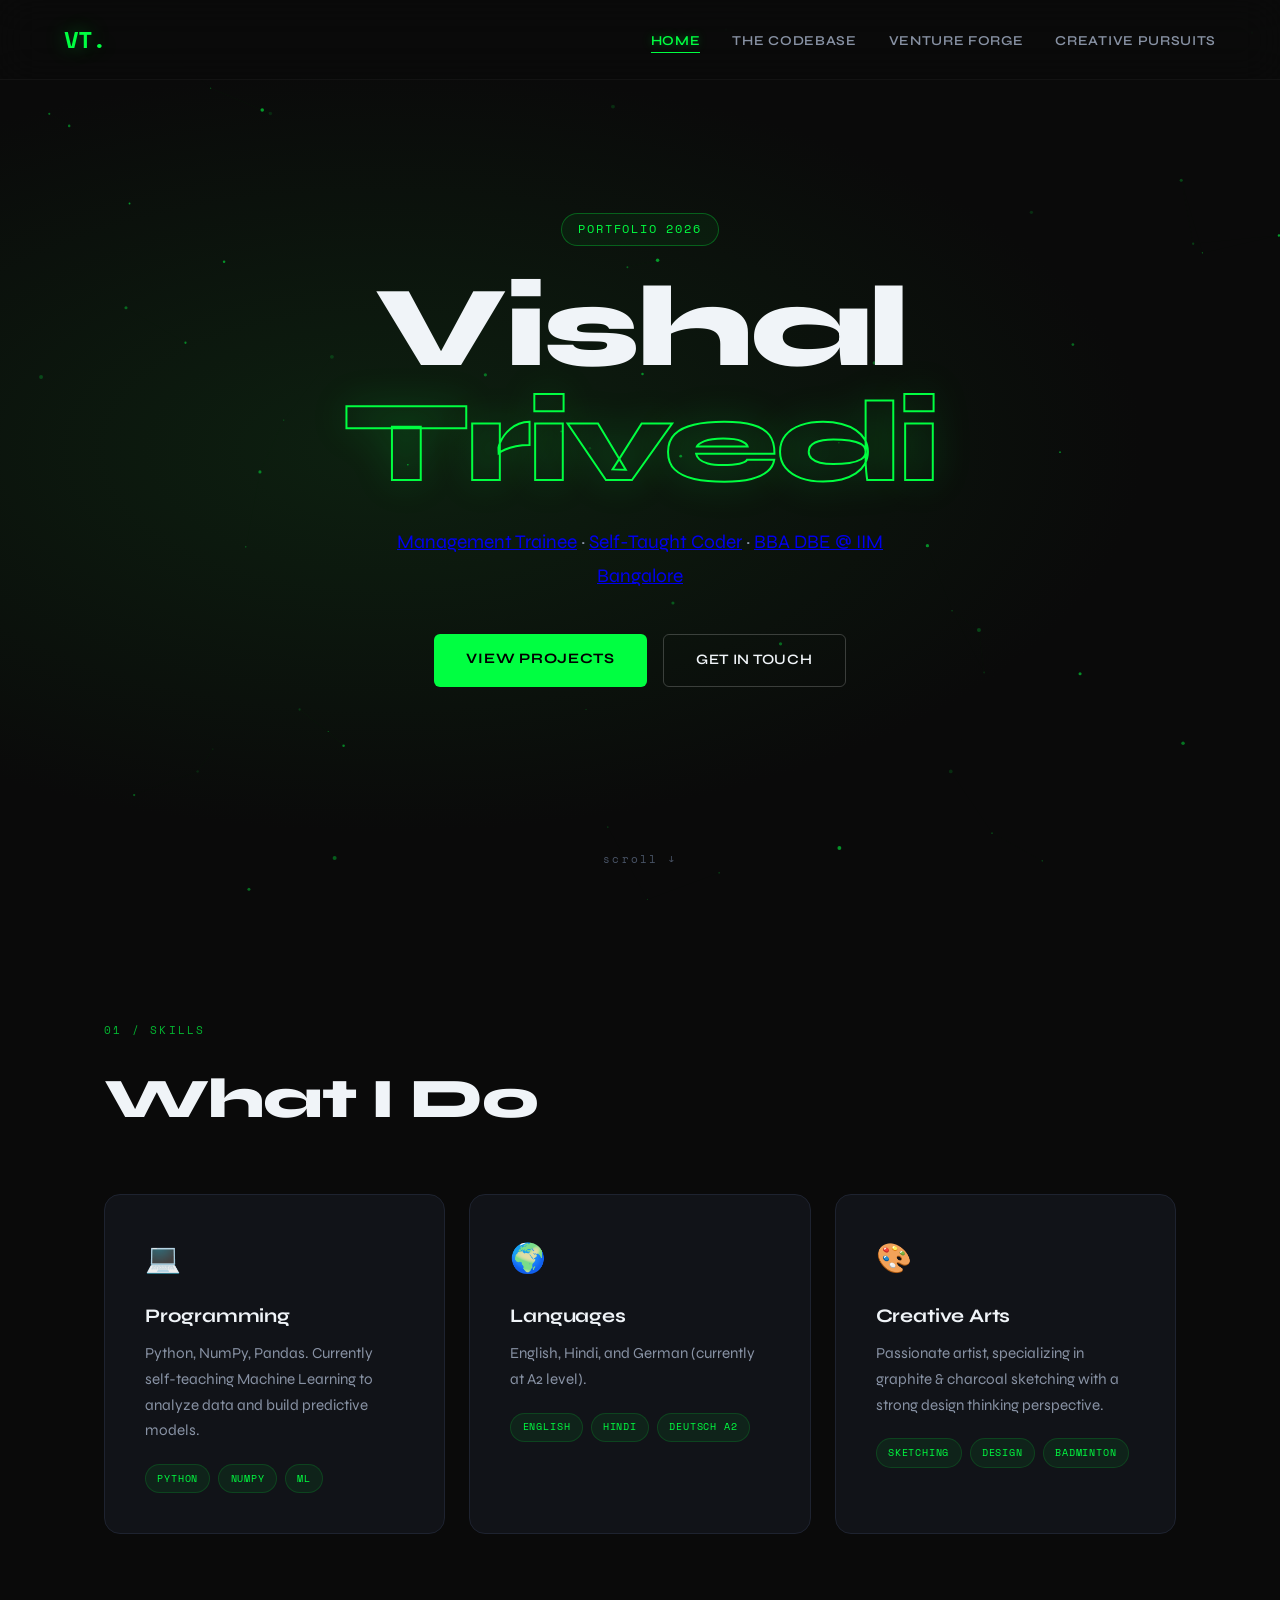
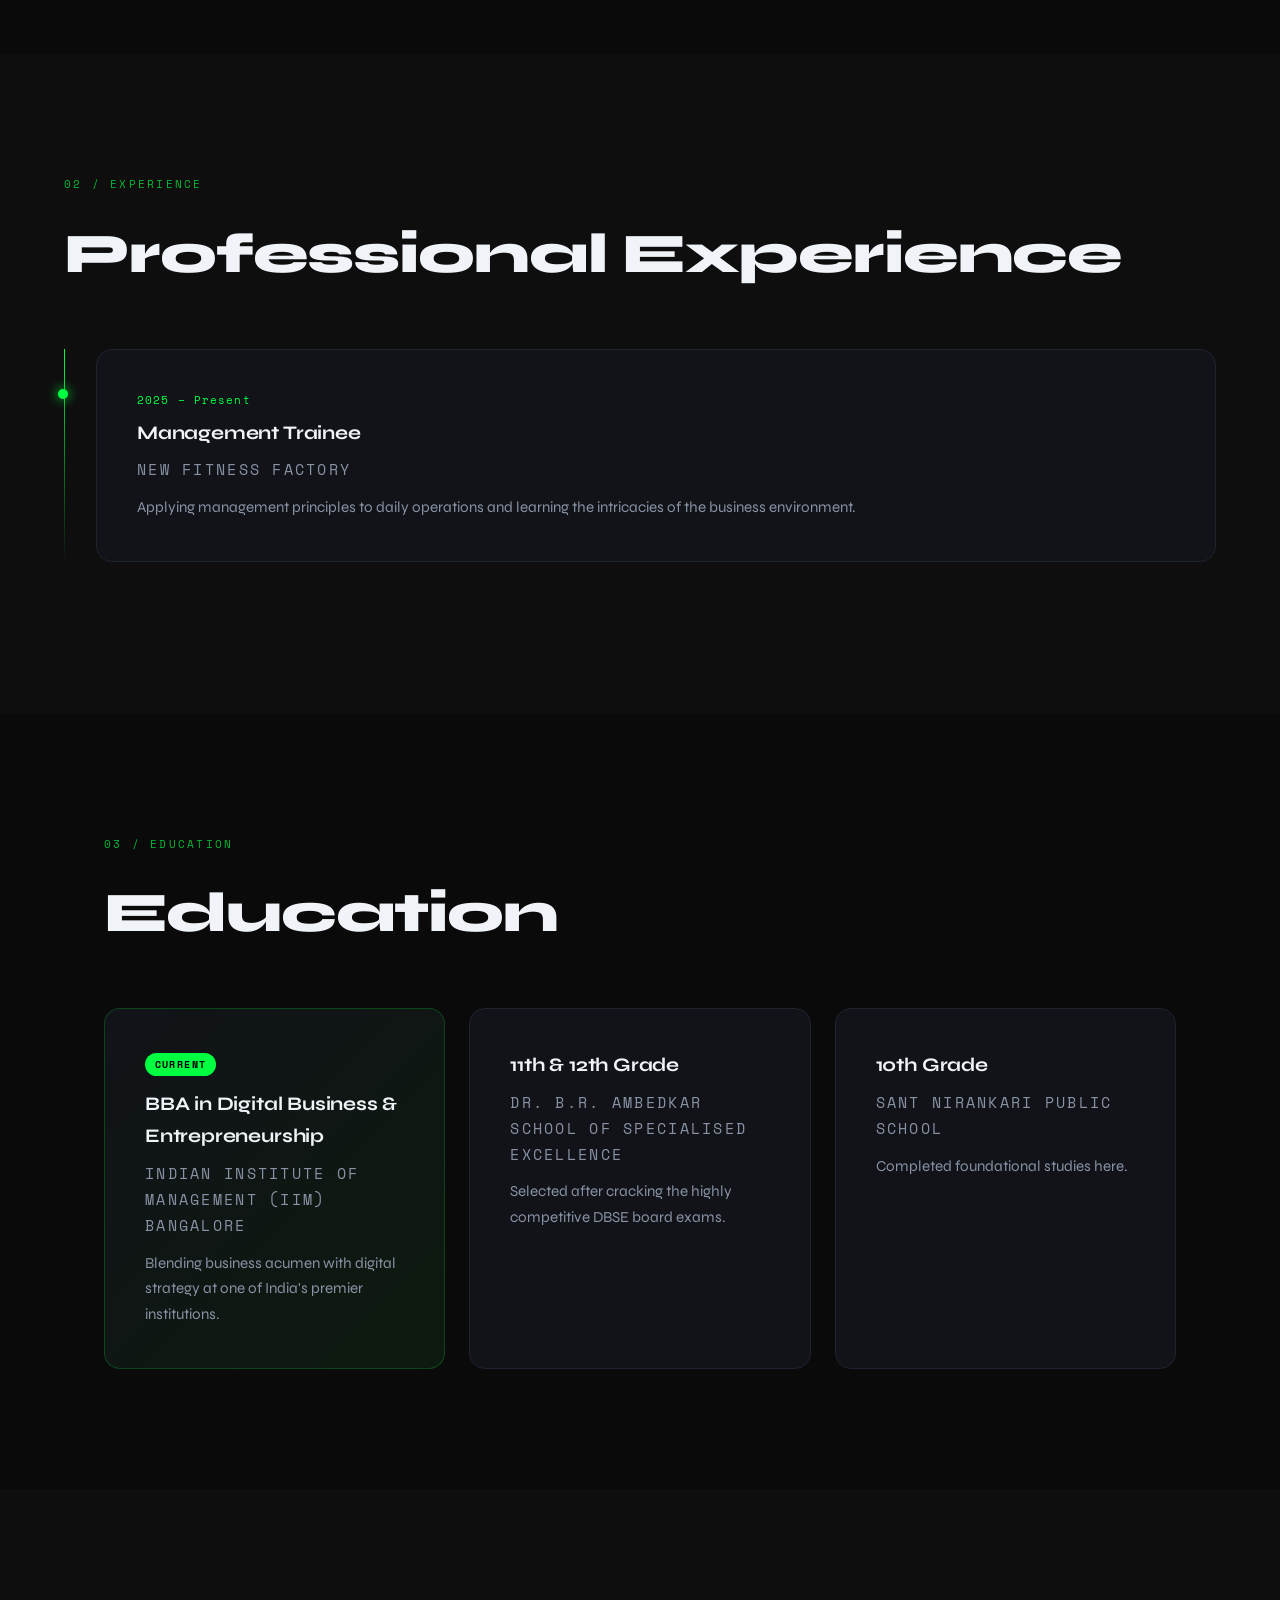
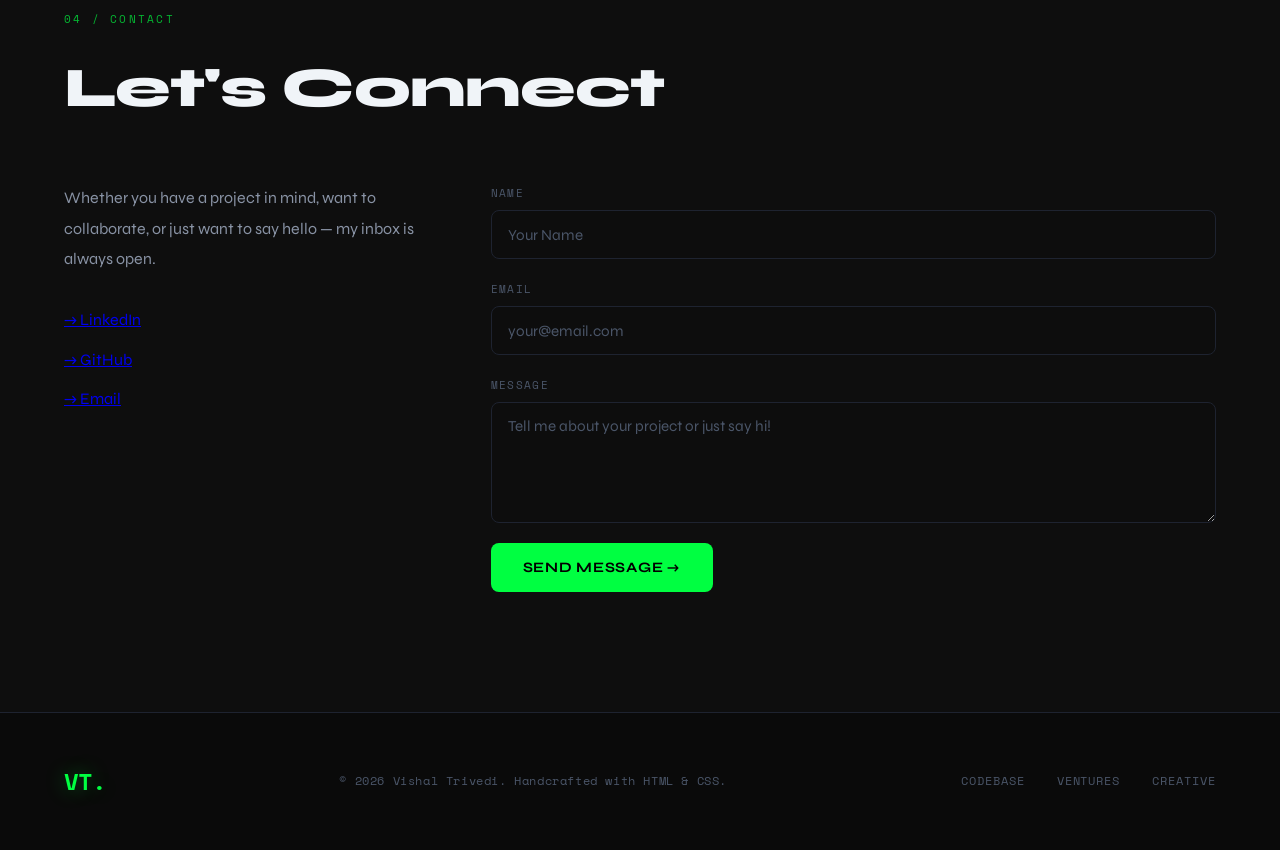
==== commit 1d4142e7: "Fix HTML encoding issues in index.html" ====
--- a/index.html
+++ b/index.html
@@ -115,9 +115,9 @@
             <div class="contact-info">
                 <p>Whether you have a project in mind, want to collaborate, or just want to say hello — my inbox is always open.</p>
                 <div class="contact-links">
-                    <a href="#" class="https://www.linkedin.com/in/vishal-trivedi-620a87344/?lipi=urn%3Ali%3Apage%3Ad_flagship3_profile_view_base_contact_details%3BmuX%2BKqnsTouKxH3caEK%2FUw%3D%3D">→ LinkedIn</a>
-                    <a href="#" class="https://github.com/vibhu11122">→ GitHub</a>
-                    <a href="#" class="vibhu3344432@gmail.com">→ Email</a>
+                    <a href="https://www.linkedin.com/in/vishal-trivedi-620a87344/?lipi=urn%3Ali%3Apage%3Ad_flagship3_profile_view_base_contact_details%3BmuX%2BKqnsTouKxH3caEK%2FUw%3D%3D" class="Linkedin">→ LinkedIn</a>
+                    <a href="https://github.com/vibhu11122" class="Github">→ GitHub</a>
+                    <a href="vibhu3344432@gmail.com" class="Email">→ Email</a>
                 </div>
             </div>
             <form class="contact-form">
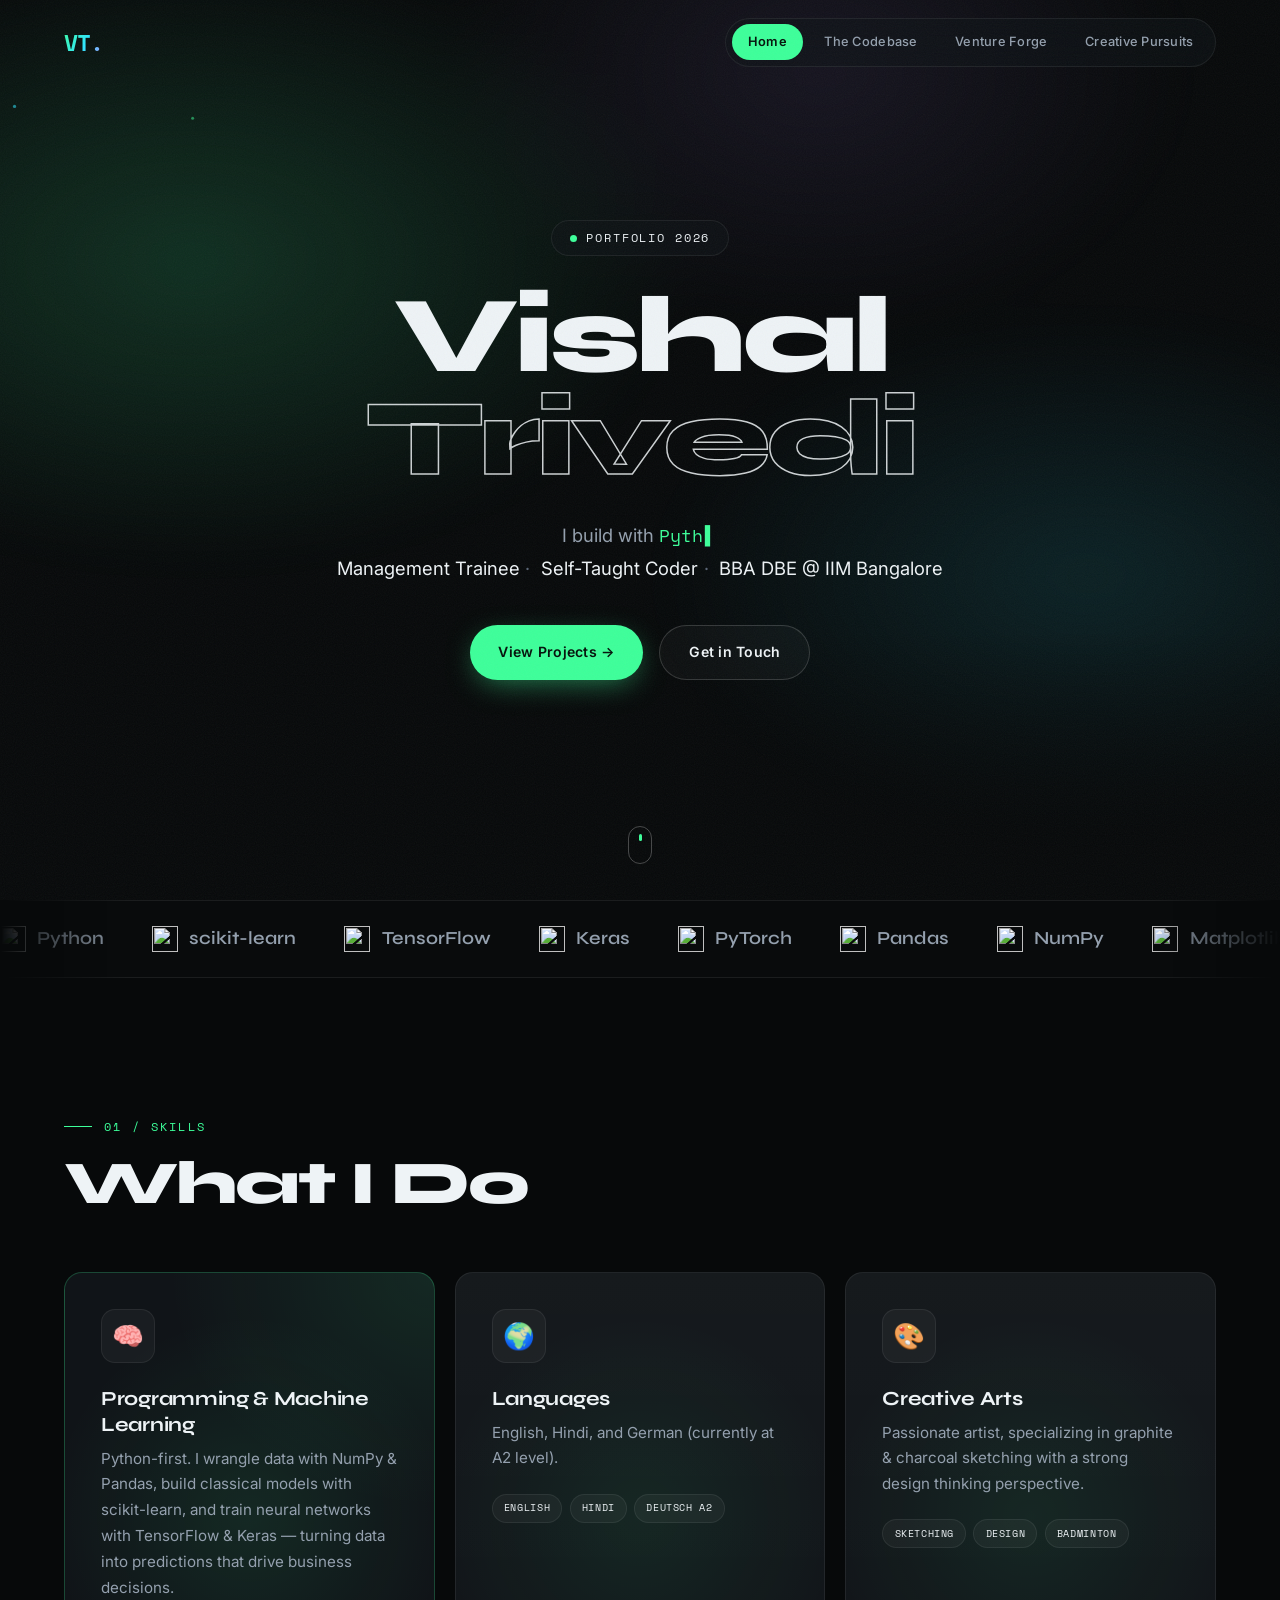
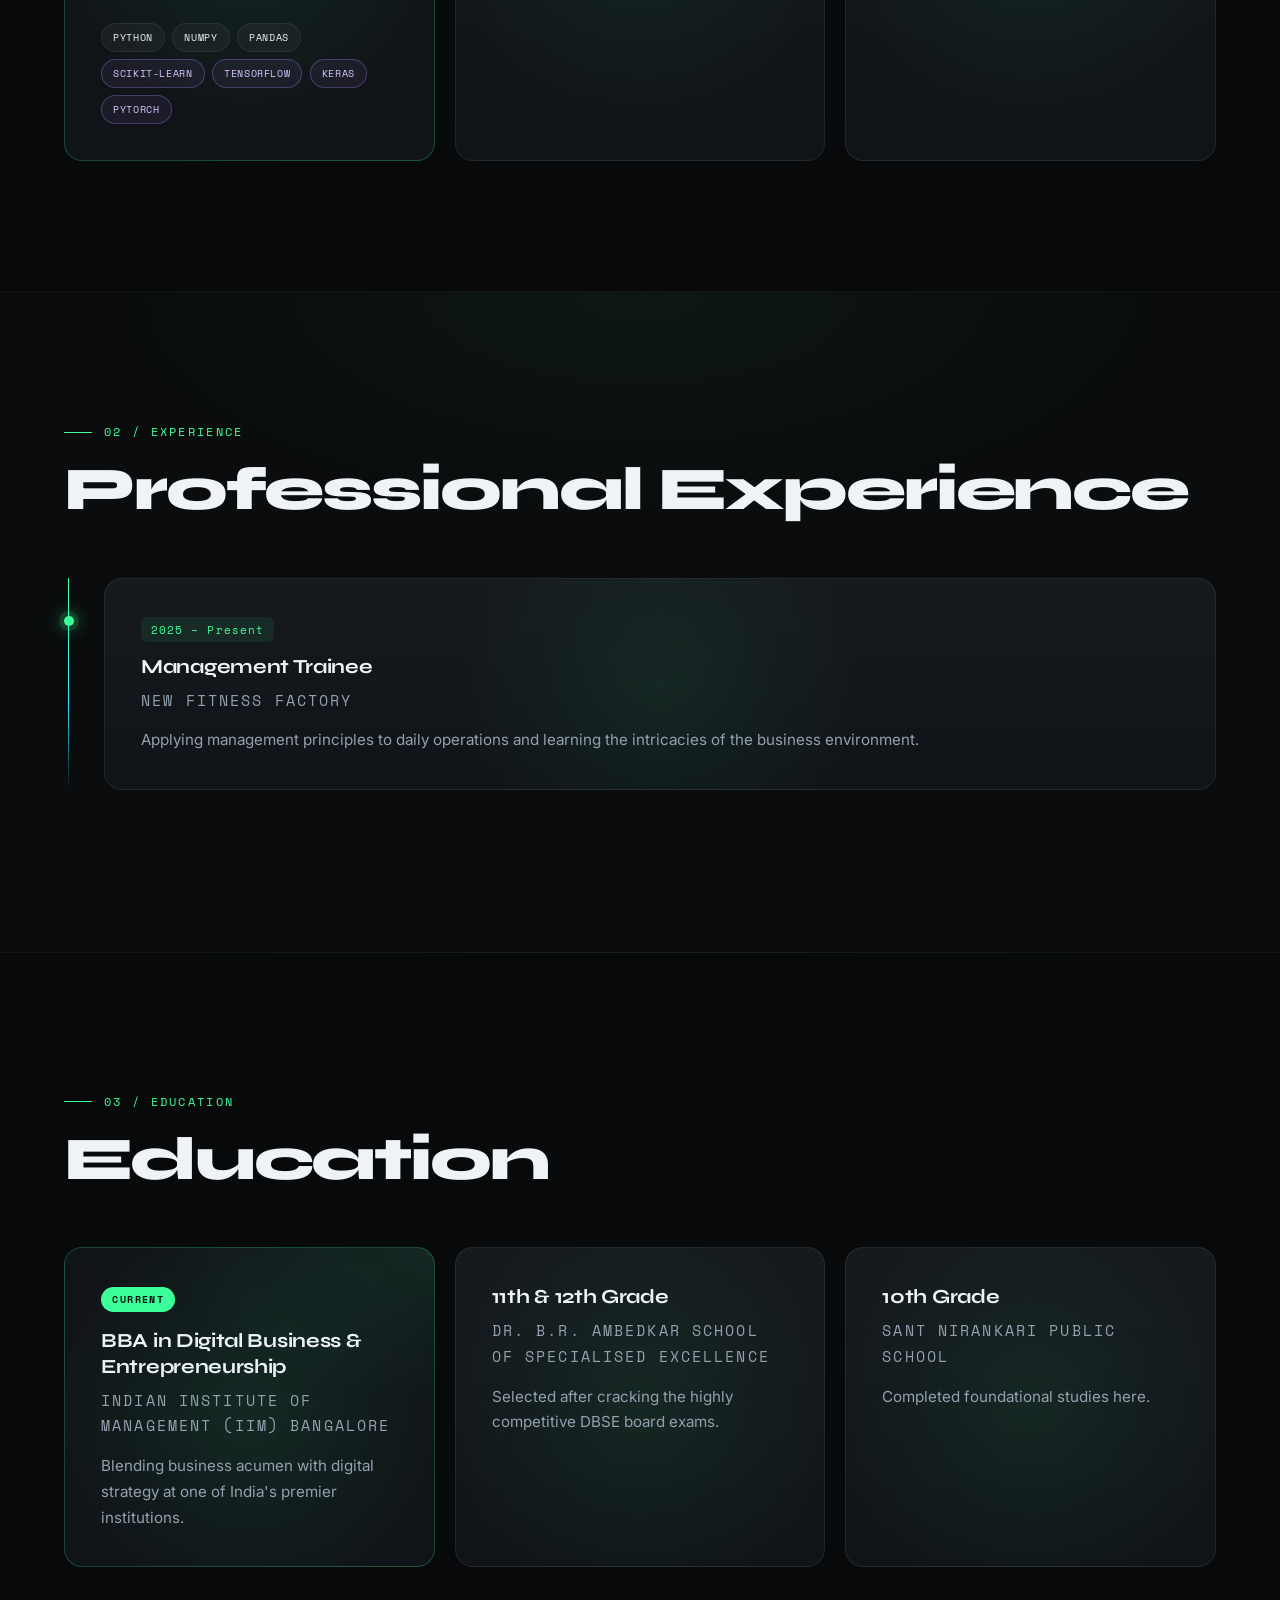
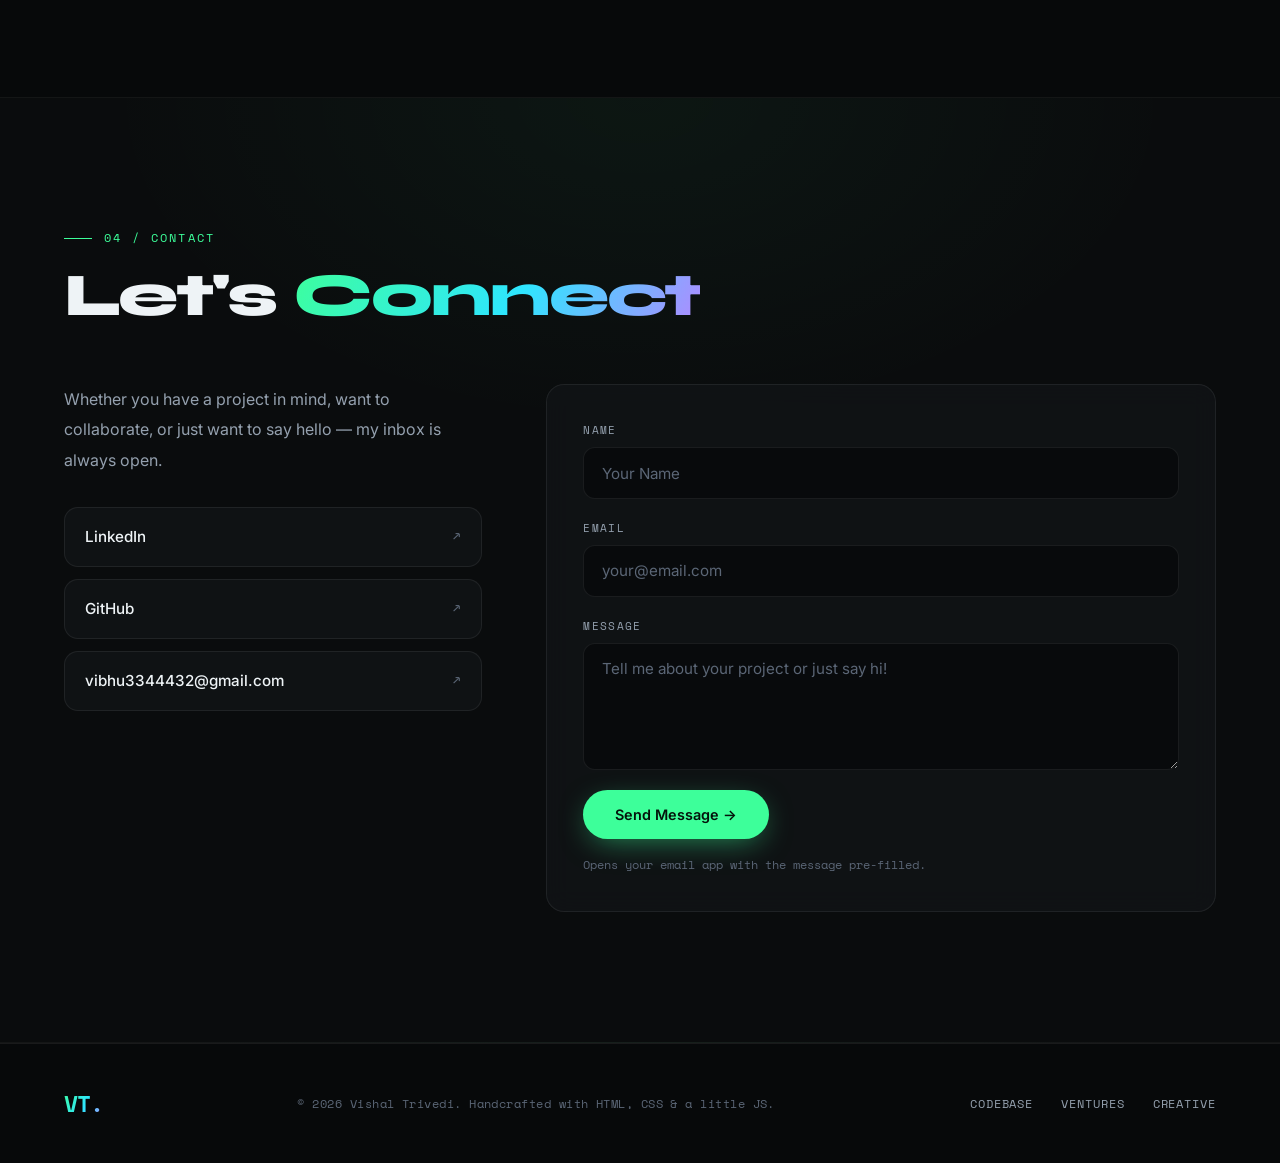
==== commit d44326df: "Redesign portfolio and expand ML tech stack - Refined dark theme: mint/cyan/violet gradient accents," ====
--- a/index.html
+++ b/index.html
@@ -1,211 +1,268 @@
-<!DOCTYPE html>
-<html lang="en">
-<head>
-    <meta charset="UTF-8">
-    <meta name="viewport" content="width=device-width, initial-scale=1.0">
-    <title>Vishal Trivedi | Portfolio</title>
-    <link rel="stylesheet" href="style.css">
-    <link href="https://fonts.googleapis.com/css2?family=Space+Mono:wght@400;700&family=Syne:wght@400;600;700;800&display=swap" rel="stylesheet">
-</head>
-<body>
-   <nav id="navbar">
-        <div class="logo">VT.</div>
-        <ul class="nav-links">
-            <li><a href="index.html" class="active">Home</a></li>
-            <li><a href="codebase.html">The Codebase</a></li>
-            <li><a href="ventures.html">Venture Forge</a></li>
-            <li><a href="creative.html">Creative Pursuits</a></li>
-        </ul>
-    </nav>
-
-    <header id="home" class="hero hero-main">
-        <canvas id="particleCanvas"></canvas>
-        <div class="hero-content">
-            <div class="hero-tag">Portfolio 2026</div>
-            <h1>Vishal<br><span class="outline-text">Trivedi</span></h1>
-            <p>
-    <a href="ventures.html" class="hero-link">Management Trainee</a>
-    · 
-    <a href="codebase.html" class="hero-link">Self-Taught Coder</a>
-    · 
-    <a href="https://dbe.iimb.ac.in/" target="_blank" class="hero-link">BBA DBE @ IIM Bangalore</a>
-</p>
-            <div class="hero-cta">
-                <a href="codebase.html" class="btn-primary">View Projects</a>
-                <a href="#contact" class="btn-ghost">Get in Touch</a>
-            </div>
-        </div>
-        <div class="hero-scroll-hint">scroll ↓</div>
-    </header>
-
-    <section id="skills" class="section">
-        <div class="section-label">01 / Skills</div>
-        <h2>What I Do</h2>
-        <div class="card-container">
-            <div class="card skill-card">
-                <div class="card-icon">💻</div>
-                <h3>Programming</h3>
-                <p>Python, NumPy, Pandas. Currently self-teaching Machine Learning to analyze data and build predictive models.</p>
-                <div class="card-pills">
-                    <span class="pill">Python</span><span class="pill">NumPy</span><span class="pill">ML</span>
-                </div>
-            </div>
-            <div class="card skill-card">
-                <div class="card-icon">🌍</div>
-                <h3>Languages</h3>
-                <p>English, Hindi, and German (currently at A2 level).</p>
-                <div class="card-pills">
-                    <span class="pill">English</span><span class="pill">Hindi</span><span class="pill">Deutsch A2</span>
-                </div>
-            </div>
-            <div class="card skill-card">
-                <div class="card-icon">🎨</div>
-                <h3>Creative Arts</h3>
-                <p>Passionate artist, specializing in graphite & charcoal sketching with a strong design thinking perspective.</p>
-                <div class="card-pills">
-                    <span class="pill">Sketching</span><span class="pill">Design</span><span class="pill">Badminton</span>
-                </div>
-            </div>
-        </div>
-    </section>
-
-    <section id="experience" class="section section-alt">
-        <div class="section-label">02 / Experience</div>
-        <h2>Professional Experience</h2>
-        <div class="timeline">
-            <div class="timeline-item">
-                <div class="timeline-dot"></div>
-                <div class="timeline-content card">
-                    <div class="tl-year">2025 – Present</div>
-                    <h3>Management Trainee</h3>
-                    <p class="subtitle">New Fitness Factory</p>
-                    <p>Applying management principles to daily operations and learning the intricacies of the business environment.</p>
-                </div>
-            </div>
-        </div>
-    </section>
-    
-    <section id="education" class="section">
-        <div class="section-label">03 / Education</div>
-        <h2>Education</h2>
-        <div class="card-container">
-            <div class="card edu-card featured-card">
-                <div class="edu-badge">Current</div>
-                <h3>BBA in Digital Business & Entrepreneurship</h3>
-                <p class="subtitle">Indian Institute of Management (IIM) Bangalore</p>
-                <p>Blending business acumen with digital strategy at one of India's premier institutions.</p>
-            </div>
-            <div class="card edu-card">
-                <h3>11th & 12th Grade</h3>
-                <p class="subtitle">Dr. B.R. Ambedkar School of Specialised Excellence</p>
-                <p>Selected after cracking the highly competitive DBSE board exams.</p>
-            </div>
-            <div class="card edu-card">
-                <h3>10th Grade</h3>
-                <p class="subtitle">Sant Nirankari Public School</p>
-                <p>Completed foundational studies here.</p>
-            </div>
-        </div>
-    </section>  
-
-    <section id="contact" class="section section-alt">
-        <div class="section-label">04 / Contact</div>
-        <h2>Let's Connect</h2>
-        <div class="contact-container">
-            <div class="contact-info">
-                <p>Whether you have a project in mind, want to collaborate, or just want to say hello — my inbox is always open.</p>
-                <div class="contact-links">
-                    <a href="https://www.linkedin.com/in/vishal-trivedi-620a87344/?lipi=urn%3Ali%3Apage%3Ad_flagship3_profile_view_base_contact_details%3BmuX%2BKqnsTouKxH3caEK%2FUw%3D%3D" class="Linkedin">→ LinkedIn</a>
-                    <a href="https://github.com/vibhu11122" class="Github">→ GitHub</a>
-                    <a href="vibhu3344432@gmail.com" class="Email">→ Email</a>
-                </div>
-            </div>
-            <form class="contact-form">
-                <div class="form-group">
-                    <label for="name">Name</label>
-                    <input type="text" id="name" name="name" placeholder="Your Name" required>
-                </div>
-                <div class="form-group">
-                    <label for="email">Email</label>
-                    <input type="email" id="email" name="email" placeholder="your@email.com" required>
-                </div>
-                <div class="form-group">
-                    <label for="message">Message</label>
-                    <textarea id="message" name="message" rows="5" placeholder="Tell me about your project or just say hi!" required></textarea>
-                </div>
-                <button type="submit" class="submit-btn">Send Message →</button>
-            </form>
-        </div>
-    </section>
-
-    <footer>
-        <div class="footer-inner">
-            <div class="logo">VT.</div>
-            <p>&copy; 2026 Vishal Trivedi. Handcrafted with HTML & CSS.</p>
-            <div class="footer-links">
-                <a href="codebase.html">Codebase</a>
-                <a href="ventures.html">Ventures</a>
-                <a href="creative.html">Creative</a>
-            </div>
-        </div>
-    </footer>
-
-    <script>
-        // Particle canvas for hero
-        const canvas = document.getElementById('particleCanvas');
-        const ctx = canvas.getContext('2d');
-        canvas.width = window.innerWidth;
-        canvas.height = window.innerHeight;
-
-        const particles = [];
-        for (let i = 0; i < 60; i++) {
-            particles.push({
-                x: Math.random() * canvas.width,
-                y: Math.random() * canvas.height,
-                r: Math.random() * 1.5 + 0.5,
-                dx: (Math.random() - 0.5) * 0.4,
-                dy: (Math.random() - 0.5) * 0.4,
-                alpha: Math.random() * 0.5 + 0.1
-            });
-        }
-
-        function animateParticles() {
-            ctx.clearRect(0, 0, canvas.width, canvas.height);
-            particles.forEach(p => {
-                ctx.beginPath();
-                ctx.arc(p.x, p.y, p.r, 0, Math.PI * 2);
-                ctx.fillStyle = `rgba(0,255,65,${p.alpha})`;
-                ctx.fill();
-                p.x += p.dx; p.y += p.dy;
-                if (p.x < 0 || p.x > canvas.width) p.dx *= -1;
-                if (p.y < 0 || p.y > canvas.height) p.dy *= -1;
-            });
-            // Draw connections
-            particles.forEach((p, i) => {
-                particles.slice(i+1).forEach(q => {
-                    const dist = Math.hypot(p.x - q.x, p.y - q.y);
-                    if (dist < 120) {
-                        ctx.beginPath();
-                        ctx.strokeStyle = `rgba(0,255,65,${0.05 * (1 - dist/120)})`;
-                        ctx.lineWidth = 0.5;
-                        ctx.moveTo(p.x, p.y);
-                        ctx.lineTo(q.x, q.y);
-                        ctx.stroke();
-                    }
-                });
-            });
-            requestAnimationFrame(animateParticles);
-        }
-        animateParticles();
-        window.addEventListener('resize', () => {
-            canvas.width = window.innerWidth;
-            canvas.height = window.innerHeight;
-        });
-
-        // Navbar scroll effect
-        window.addEventListener('scroll', () => {
-            document.getElementById('navbar').classList.toggle('scrolled', window.scrollY > 50);
-        });
-    </script>
-</body>
-</html>
+<!DOCTYPE html>
+<html lang="en">
+<head>
+    <meta charset="UTF-8">
+    <meta name="viewport" content="width=device-width, initial-scale=1.0">
+    <title>Vishal Trivedi | Portfolio</title>
+    <meta name="description" content="Vishal Trivedi — BBA DBE @ IIM Bangalore, Management Trainee, and self-taught coder exploring Machine Learning.">
+    <link rel="preconnect" href="https://fonts.googleapis.com">
+    <link rel="preconnect" href="https://fonts.gstatic.com" crossorigin>
+    <link rel="stylesheet" href="style.css">
+</head>
+<body>
+    <div class="scroll-progress"></div>
+
+    <nav id="navbar">
+        <div class="logo"><a href="index.html">VT.</a></div>
+        <ul class="nav-links">
+            <li><a href="index.html" class="active">Home</a></li>
+            <li><a href="codebase.html">The Codebase</a></li>
+            <li><a href="ventures.html">Venture Forge</a></li>
+            <li><a href="creative.html">Creative Pursuits</a></li>
+        </ul>
+        <button class="nav-toggle" aria-label="Toggle menu" aria-expanded="false"><span></span><span></span><span></span></button>
+    </nav>
+
+    <header id="home" class="hero hero-main">
+        <canvas id="particleCanvas"></canvas>
+        <div class="hero-content">
+            <div class="hero-tag">Portfolio 2026</div>
+            <h1>Vishal<br><span class="outline-text">Trivedi</span></h1>
+            <p>
+                I build with <span class="typed" data-words='["Python", "scikit-learn", "TensorFlow", "Pandas", "curiosity"]'></span><br>
+                <a href="ventures.html" class="hero-link">Management Trainee</a><span class="hero-dot">·</span>
+                <a href="codebase.html" class="hero-link">Self-Taught Coder</a><span class="hero-dot">·</span>
+                <a href="https://dbe.iimb.ac.in/" target="_blank" rel="noopener" class="hero-link">BBA DBE @ IIM Bangalore</a>
+            </p>
+            <div class="hero-cta">
+                <a href="codebase.html" class="btn-primary">View Projects →</a>
+                <a href="#contact" class="btn-ghost">Get in Touch</a>
+            </div>
+        </div>
+        <div class="hero-scroll-hint">scroll</div>
+    </header>
+
+    <div class="marquee" aria-hidden="true">
+        <div class="marquee-track">
+            <!-- Two identical runs so the loop is seamless -->
+            <span class="marquee-item"><img src="https://cdn.jsdelivr.net/gh/devicons/devicon@v2.16.0/icons/python/python-original.svg" alt="">Python</span>
+            <span class="marquee-item"><img src="https://cdn.jsdelivr.net/gh/devicons/devicon@v2.16.0/icons/scikitlearn/scikitlearn-original.svg" alt="">scikit-learn</span>
+            <span class="marquee-item"><img src="https://cdn.jsdelivr.net/gh/devicons/devicon@v2.16.0/icons/tensorflow/tensorflow-original.svg" alt="">TensorFlow</span>
+            <span class="marquee-item"><img src="https://cdn.jsdelivr.net/gh/devicons/devicon@v2.16.0/icons/keras/keras-original.svg" alt="">Keras</span>
+            <span class="marquee-item"><img src="https://cdn.jsdelivr.net/gh/devicons/devicon@v2.16.0/icons/pytorch/pytorch-original.svg" alt="">PyTorch</span>
+            <span class="marquee-item"><img src="https://cdn.jsdelivr.net/gh/devicons/devicon@v2.16.0/icons/pandas/pandas-original.svg" alt="">Pandas</span>
+            <span class="marquee-item"><img src="https://cdn.jsdelivr.net/gh/devicons/devicon@v2.16.0/icons/numpy/numpy-original.svg" alt="">NumPy</span>
+            <span class="marquee-item"><img src="https://cdn.jsdelivr.net/gh/devicons/devicon@v2.16.0/icons/matplotlib/matplotlib-original.svg" alt="">Matplotlib</span>
+            <span class="marquee-item"><img src="https://cdn.jsdelivr.net/gh/devicons/devicon@v2.16.0/icons/jupyter/jupyter-original.svg" alt="">Jupyter</span>
+            <span class="marquee-item"><img src="https://cdn.jsdelivr.net/gh/devicons/devicon@v2.16.0/icons/opencv/opencv-original.svg" alt="">OpenCV</span>
+            <span class="marquee-item"><img src="https://cdn.jsdelivr.net/gh/devicons/devicon@v2.16.0/icons/react/react-original.svg" alt="">React</span>
+            <span class="marquee-item"><img src="https://cdn.jsdelivr.net/gh/devicons/devicon@v2.16.0/icons/python/python-original.svg" alt="">Python</span>
+            <span class="marquee-item"><img src="https://cdn.jsdelivr.net/gh/devicons/devicon@v2.16.0/icons/scikitlearn/scikitlearn-original.svg" alt="">scikit-learn</span>
+            <span class="marquee-item"><img src="https://cdn.jsdelivr.net/gh/devicons/devicon@v2.16.0/icons/tensorflow/tensorflow-original.svg" alt="">TensorFlow</span>
+            <span class="marquee-item"><img src="https://cdn.jsdelivr.net/gh/devicons/devicon@v2.16.0/icons/keras/keras-original.svg" alt="">Keras</span>
+            <span class="marquee-item"><img src="https://cdn.jsdelivr.net/gh/devicons/devicon@v2.16.0/icons/pytorch/pytorch-original.svg" alt="">PyTorch</span>
+            <span class="marquee-item"><img src="https://cdn.jsdelivr.net/gh/devicons/devicon@v2.16.0/icons/pandas/pandas-original.svg" alt="">Pandas</span>
+            <span class="marquee-item"><img src="https://cdn.jsdelivr.net/gh/devicons/devicon@v2.16.0/icons/numpy/numpy-original.svg" alt="">NumPy</span>
+            <span class="marquee-item"><img src="https://cdn.jsdelivr.net/gh/devicons/devicon@v2.16.0/icons/matplotlib/matplotlib-original.svg" alt="">Matplotlib</span>
+            <span class="marquee-item"><img src="https://cdn.jsdelivr.net/gh/devicons/devicon@v2.16.0/icons/jupyter/jupyter-original.svg" alt="">Jupyter</span>
+            <span class="marquee-item"><img src="https://cdn.jsdelivr.net/gh/devicons/devicon@v2.16.0/icons/opencv/opencv-original.svg" alt="">OpenCV</span>
+            <span class="marquee-item"><img src="https://cdn.jsdelivr.net/gh/devicons/devicon@v2.16.0/icons/react/react-original.svg" alt="">React</span>
+        </div>
+    </div>
+
+    <section id="skills" class="section">
+        <div class="section-label">01 / Skills</div>
+        <h2>What I Do</h2>
+        <div class="card-container">
+            <div class="card skill-card featured-card">
+                <div class="card-icon">🧠</div>
+                <h3>Programming &amp; Machine Learning</h3>
+                <p>Python-first. I wrangle data with NumPy &amp; Pandas, build classical models with scikit-learn, and train neural networks with TensorFlow &amp; Keras — turning data into predictions that drive business decisions.</p>
+                <div class="card-pills">
+                    <span class="pill">Python</span><span class="pill">NumPy</span><span class="pill">Pandas</span>
+                    <span class="pill ml">scikit-learn</span><span class="pill ml">TensorFlow</span><span class="pill ml">Keras</span><span class="pill ml">PyTorch</span>
+                </div>
+            </div>
+            <div class="card skill-card">
+                <div class="card-icon">🌍</div>
+                <h3>Languages</h3>
+                <p>English, Hindi, and German (currently at A2 level).</p>
+                <div class="card-pills">
+                    <span class="pill">English</span><span class="pill">Hindi</span><span class="pill">Deutsch A2</span>
+                </div>
+            </div>
+            <div class="card skill-card">
+                <div class="card-icon">🎨</div>
+                <h3>Creative Arts</h3>
+                <p>Passionate artist, specializing in graphite &amp; charcoal sketching with a strong design thinking perspective.</p>
+                <div class="card-pills">
+                    <span class="pill">Sketching</span><span class="pill">Design</span><span class="pill">Badminton</span>
+                </div>
+            </div>
+        </div>
+    </section>
+
+    <section id="experience" class="section section-alt">
+        <div class="section-label">02 / Experience</div>
+        <h2>Professional Experience</h2>
+        <div class="timeline">
+            <div class="timeline-item">
+                <div class="timeline-dot"></div>
+                <div class="timeline-content card">
+                    <div class="tl-year">2025 – Present</div>
+                    <h3>Management Trainee</h3>
+                    <p class="subtitle">New Fitness Factory</p>
+                    <p>Applying management principles to daily operations and learning the intricacies of the business environment.</p>
+                </div>
+            </div>
+        </div>
+    </section>
+
+    <section id="education" class="section">
+        <div class="section-label">03 / Education</div>
+        <h2>Education</h2>
+        <div class="card-container">
+            <div class="card edu-card featured-card">
+                <div class="edu-badge">Current</div>
+                <h3>BBA in Digital Business &amp; Entrepreneurship</h3>
+                <p class="subtitle">Indian Institute of Management (IIM) Bangalore</p>
+                <p>Blending business acumen with digital strategy at one of India's premier institutions.</p>
+            </div>
+            <div class="card edu-card">
+                <h3>11th &amp; 12th Grade</h3>
+                <p class="subtitle">Dr. B.R. Ambedkar School of Specialised Excellence</p>
+                <p>Selected after cracking the highly competitive DBSE board exams.</p>
+            </div>
+            <div class="card edu-card">
+                <h3>10th Grade</h3>
+                <p class="subtitle">Sant Nirankari Public School</p>
+                <p>Completed foundational studies here.</p>
+            </div>
+        </div>
+    </section>
+
+    <section id="contact" class="section section-alt">
+        <div class="section-label">04 / Contact</div>
+        <h2>Let's <span class="gradient-text">Connect</span></h2>
+        <div class="contact-container">
+            <div class="contact-info">
+                <p>Whether you have a project in mind, want to collaborate, or just want to say hello — my inbox is always open.</p>
+                <div class="contact-links">
+                    <a href="https://www.linkedin.com/in/vishal-trivedi-620a87344/" target="_blank" rel="noopener" class="contact-link"><span>LinkedIn</span><span>↗</span></a>
+                    <a href="https://github.com/vibhu11122" target="_blank" rel="noopener" class="contact-link"><span>GitHub</span><span>↗</span></a>
+                    <a href="mailto:vibhu3344432@gmail.com" class="contact-link"><span>vibhu3344432@gmail.com</span><span>↗</span></a>
+                </div>
+            </div>
+            <form class="contact-form">
+                <div class="form-group">
+                    <label for="name">Name</label>
+                    <input type="text" id="name" name="name" placeholder="Your Name" required>
+                </div>
+                <div class="form-group">
+                    <label for="email">Email</label>
+                    <input type="email" id="email" name="email" placeholder="your@email.com" required>
+                </div>
+                <div class="form-group">
+                    <label for="message">Message</label>
+                    <textarea id="message" name="message" rows="5" placeholder="Tell me about your project or just say hi!" required></textarea>
+                </div>
+                <button type="submit" class="submit-btn">Send Message →</button>
+                <p class="form-note">Opens your email app with the message pre-filled.</p>
+            </form>
+        </div>
+    </section>
+
+    <footer>
+        <div class="footer-inner">
+            <div class="logo">VT.</div>
+            <p>&copy; 2026 Vishal Trivedi. Handcrafted with HTML, CSS &amp; a little JS.</p>
+            <div class="footer-links">
+                <a href="codebase.html">Codebase</a>
+                <a href="ventures.html">Ventures</a>
+                <a href="creative.html">Creative</a>
+            </div>
+        </div>
+    </footer>
+
+    <script src="script.js"></script>
+    <script>
+        // Hero constellation — particles drift, link up, and reach toward the cursor
+        const canvas = document.getElementById('particleCanvas');
+        const ctx = canvas.getContext('2d');
+        const mouse = { x: null, y: null };
+        let particles = [];
+
+        function setup() {
+            const dpr = Math.min(window.devicePixelRatio || 1, 2);
+            canvas.width = canvas.offsetWidth * dpr;
+            canvas.height = canvas.offsetHeight * dpr;
+            ctx.setTransform(dpr, 0, 0, dpr, 0, 0);
+            const w = canvas.offsetWidth, h = canvas.offsetHeight;
+            const count = Math.min(90, Math.floor((w * h) / 16000));
+            particles = Array.from({ length: count }, () => ({
+                x: Math.random() * w,
+                y: Math.random() * h,
+                r: Math.random() * 1.6 + 0.4,
+                dx: (Math.random() - 0.5) * 0.35,
+                dy: (Math.random() - 0.5) * 0.35,
+                alpha: Math.random() * 0.5 + 0.2,
+                hue: Math.random() < 0.7 ? '61,255,154' : '46,230,255'
+            }));
+        }
+
+        function animateParticles() {
+            const w = canvas.offsetWidth, h = canvas.offsetHeight;
+            ctx.clearRect(0, 0, w, h);
+            for (let i = 0; i < particles.length; i++) {
+                const p = particles[i];
+                p.x += p.dx; p.y += p.dy;
+                if (p.x < 0 || p.x > w) p.dx *= -1;
+                if (p.y < 0 || p.y > h) p.dy *= -1;
+
+                ctx.beginPath();
+                ctx.arc(p.x, p.y, p.r, 0, Math.PI * 2);
+                ctx.fillStyle = `rgba(${p.hue},${p.alpha})`;
+                ctx.fill();
+
+                for (let j = i + 1; j < particles.length; j++) {
+                    const q = particles[j];
+                    const dist = Math.hypot(p.x - q.x, p.y - q.y);
+                    if (dist < 130) {
+                        ctx.beginPath();
+                        ctx.strokeStyle = `rgba(61,255,154,${0.09 * (1 - dist / 130)})`;
+                        ctx.lineWidth = 0.6;
+                        ctx.moveTo(p.x, p.y);
+                        ctx.lineTo(q.x, q.y);
+                        ctx.stroke();
+                    }
+                }
+
+                if (mouse.x !== null) {
+                    const md = Math.hypot(p.x - mouse.x, p.y - mouse.y);
+                    if (md < 180) {
+                        ctx.beginPath();
+                        ctx.strokeStyle = `rgba(46,230,255,${0.25 * (1 - md / 180)})`;
+                        ctx.lineWidth = 0.7;
+                        ctx.moveTo(p.x, p.y);
+                        ctx.lineTo(mouse.x, mouse.y);
+                        ctx.stroke();
+                    }
+                }
+            }
+            requestAnimationFrame(animateParticles);
+        }
+
+        const hero = document.getElementById('home');
+        hero.addEventListener('pointermove', e => {
+            const r = canvas.getBoundingClientRect();
+            mouse.x = e.clientX - r.left;
+            mouse.y = e.clientY - r.top;
+        });
+        hero.addEventListener('pointerleave', () => { mouse.x = mouse.y = null; });
+
+        setup();
+        animateParticles();
+        window.addEventListener('resize', setup);
+    </script>
+</body>
+</html>
--- a/style.css
+++ b/style.css
@@ -1,775 +1,1286 @@
-
-@import url('https://fonts.googleapis.com/css2?family=Space+Mono:wght@400;700&family=Syne:wght@400;600;700;800&display=swap');
-
-/* --- CSS Variables --- */
-:root {
-    --bg-black: #0a0a0a;
-    --bg-dark: #0d0d0d;
-    --card-bg: #111318;
-    --card-border: #1e2330;
-    --accent-green: #2ecc71;
-    --neon-green: #00ff41;
-    --neon-dim: rgba(0, 255, 65, 0.08);
-    --text-gray: #8892a4;
-    --text-muted: #4a5568;
-    --text-white: #f0f4f8;
-    --font-display: 'Syne', sans-serif;
-    --font-mono: 'Space Mono', monospace;
-}
-
-
-*, *::before, *::after {
-    margin: 0; padding: 0;
-    box-sizing: border-box;
-}
-
-html { scroll-behavior: smooth; }
-
-body {
-    font-family: var(--font-display);
-    background-color: var(--bg-black);
-    color: var(--text-white);
-    line-height: 1.7;
-    overflow-x: hidden;
-}
-
-
-#navbar {
-    display: flex;
-    justify-content: space-between;
-    align-items: center;
-    padding: 1.2rem 5%;
-    background: rgba(10, 10, 10, 0.6);
-    backdrop-filter: blur(20px);
-    -webkit-backdrop-filter: blur(20px);
-    border-bottom: 1px solid rgba(255,255,255,0.04);
-    position: fixed;
-    top: 0; left: 0; right: 0;
-    z-index: 1000;
-    transition: all 0.3s ease;
-}
-
-#navbar.scrolled {
-    background: rgba(10,10,10,0.95);
-    border-bottom: 1px solid rgba(0,255,65,0.1);
-}
-
-.logo {
-    color: var(--neon-green);
-    font-family: var(--font-mono);
-    font-weight: 700;
-    font-size: 1.5rem;
-    letter-spacing: -0.05em;
-    text-shadow: 0 0 20px rgba(0, 255, 65, 0.4);
-}
-
-.nav-links {
-    display: flex;
-    list-style: none;
-    gap: 2rem;
-}
-
-.nav-links a {
-    color: var(--text-gray);
-    text-decoration: none;
-    font-size: 0.85rem;
-    font-weight: 600;
-    letter-spacing: 0.05em;
-    text-transform: uppercase;
-    transition: color 0.2s, text-shadow 0.2s;
-    position: relative;
-}
-
-.nav-links a::after {
-    content: '';
-    position: absolute;
-    bottom: -4px; left: 0;
-    width: 0; height: 1px;
-    background: var(--neon-green);
-    transition: width 0.3s ease;
-}
-
-.nav-links a:hover,
-.nav-links a.active {
-    color: var(--neon-green);
-    text-shadow: 0 0 10px rgba(0,255,65,0.4);
-}
-
-.nav-links a:hover::after,
-.nav-links a.active::after { width: 100%; }
-
-
-.hero {
-    min-height: 100vh;
-    display: flex;
-    align-items: center;
-    justify-content: center;
-    text-align: center;
-    position: relative;
-    overflow: hidden;
-}
-
-
-#particleCanvas, #codeCanvas {
-    position: absolute;
-    inset: 0;
-    z-index: 0;
-}
-
-
-.bg-svg {
-    position: absolute;
-    inset: 0;
-    width: 100%;
-    height: 100%;
-    z-index: 0;
-}
-
-
-.hero-main {
-    background: radial-gradient(ellipse at 30% 50%, #0d2010 0%, var(--bg-black) 60%),
-                radial-gradient(ellipse at 70% 50%, #091a0d 0%, transparent 50%);
-}
-
-
-.hero-code {
-    background: #060a06;
-}
-
-
-.hero-creative {
-    background: radial-gradient(ellipse at 50% 60%, #0d1a14 0%, var(--bg-black) 70%);
-}
-
-.hero-venture {
-    background: radial-gradient(ellipse at 50% 40%, #0f1318 0%, var(--bg-black) 70%);
-}
-
-.hero-content {
-    position: relative;
-    z-index: 2;
-    max-width: 900px;
-    padding: 2rem;
-    animation: heroFadeIn 1s ease-out both;
-}
-
-@keyframes heroFadeIn {
-    from { opacity: 0; transform: translateY(30px); }
-    to   { opacity: 1; transform: translateY(0); }
-}
-
-.hero-tag {
-    display: inline-block;
-    font-family: var(--font-mono);
-    font-size: 0.75rem;
-    letter-spacing: 0.15em;
-    text-transform: uppercase;
-    color: var(--neon-green);
-    border: 1px solid rgba(0,255,65,0.3);
-    padding: 0.35rem 1rem;
-    border-radius: 100px;
-    margin-bottom: 1.5rem;
-    background: rgba(0,255,65,0.05);
-}
-
-.hero-tag.mono { font-family: var(--font-mono); }
-
-.hero h1 {
-    font-family: var(--font-display);
-    font-weight: 800;
-    font-size: clamp(3.5rem, 9vw, 8rem);
-    line-height: 1.0;
-    letter-spacing: -0.03em;
-    color: var(--text-white);
-    margin-bottom: 1.5rem;
-}
-
-.outline-text {
-    -webkit-text-stroke: 2px var(--neon-green);
-    color: transparent;
-    text-shadow: 0 0 40px rgba(0,255,65,0.15);
-}
-
-.hero p {
-    font-size: clamp(1rem, 2vw, 1.2rem);
-    color: var(--text-gray);
-    max-width: 550px;
-    margin: 0 auto 2.5rem;
-    line-height: 1.8;
-}
-
-.hero-cta {
-    display: flex;
-    gap: 1rem;
-    justify-content: center;
-    flex-wrap: wrap;
-}
-
-.btn-primary {
-    background: var(--neon-green);
-    color: #000;
-    text-decoration: none;
-    font-weight: 700;
-    font-size: 0.9rem;
-    letter-spacing: 0.05em;
-    padding: 0.85rem 2rem;
-    border-radius: 6px;
-    transition: all 0.3s ease;
-    text-transform: uppercase;
-}
-
-.btn-primary:hover {
-    background: #fff;
-    box-shadow: 0 0 30px rgba(0,255,65,0.4);
-    transform: translateY(-2px);
-}
-
-.btn-ghost {
-    border: 1px solid rgba(255,255,255,0.2);
-    color: var(--text-white);
-    text-decoration: none;
-    font-weight: 600;
-    font-size: 0.9rem;
-    letter-spacing: 0.05em;
-    padding: 0.85rem 2rem;
-    border-radius: 6px;
-    transition: all 0.3s ease;
-    text-transform: uppercase;
-}
-
-.btn-ghost:hover {
-    border-color: var(--neon-green);
-    color: var(--neon-green);
-    background: rgba(0,255,65,0.05);
-}
-
-.hero-scroll-hint {
-    position: absolute;
-    bottom: 2rem;
-    left: 50%;
-    transform: translateX(-50%);
-    font-family: var(--font-mono);
-    font-size: 0.7rem;
-    color: var(--text-muted);
-    letter-spacing: 0.2em;
-    z-index: 2;
-    animation: scrollBob 2s ease-in-out infinite;
-}
-
-@keyframes scrollBob {
-    0%, 100% { transform: translateX(-50%) translateY(0); }
-    50%       { transform: translateX(-50%) translateY(6px); }
-}
-
-
-.section {
-    padding: 120px 5%;
-    max-width: 1200px;
-    margin: 0 auto;
-}
-
-.section-alt {
-    background: rgba(255,255,255,0.015);
-    max-width: 100%;
-    padding: 120px 5%;
-}
-
-.section-alt > * { max-width: 1200px; margin-left: auto; margin-right: auto; }
-
-.section-label {
-    font-family: var(--font-mono);
-    font-size: 0.7rem;
-    letter-spacing: 0.2em;
-    text-transform: uppercase;
-    color: var(--neon-green);
-    margin-bottom: 0.75rem;
-    opacity: 0.7;
-}
-
-.section h2 {
-    font-family: var(--font-display);
-    font-weight: 800;
-    font-size: clamp(2rem, 5vw, 3.5rem);
-    color: var(--text-white);
-    margin-bottom: 3rem;
-    letter-spacing: -0.02em;
-}
-
-.card-container {
-    display: flex;
-    flex-wrap: wrap;
-    gap: 1.5rem;
-}
-
-.card {
-    background: var(--card-bg);
-    border: 1px solid var(--card-border);
-    border-radius: 16px;
-    padding: 2.5rem;
-    flex: 1 1 300px;
-    transition: all 0.4s cubic-bezier(0.175, 0.885, 0.32, 1.275);
-    position: relative;
-    overflow: hidden;
-}
-
-.card::before {
-    content: '';
-    position: absolute;
-    top: 0; left: 0; right: 0;
-    height: 1px;
-    background: linear-gradient(90deg, transparent, rgba(0,255,65,0.2), transparent);
-    opacity: 0;
-    transition: opacity 0.3s;
-}
-
-.card:hover {
-    transform: translateY(-8px);
-    border-color: rgba(0,255,65,0.25);
-    box-shadow: 0 20px 60px rgba(0,0,0,0.5), 0 0 0 1px rgba(0,255,65,0.05);
-}
-
-.card:hover::before { opacity: 1; }
-
-.card h3 {
-    font-family: var(--font-display);
-    font-weight: 700;
-    font-size: 1.2rem;
-    color: var(--text-white);
-    margin-bottom: 0.5rem;
-    letter-spacing: -0.01em;
-}
-
-.card p { color: var(--text-gray); font-size: 0.95rem; }
-
-.subtitle {
-    font-family: var(--font-mono);
-    color: var(--neon-green);
-    font-size: 0.7rem;
-    text-transform: uppercase;
-    letter-spacing: 0.15em;
-    margin-bottom: 0.75rem;
-    display: block;
-}
-
-.card-icon {
-    font-size: 1.8rem;
-    margin-bottom: 1rem;
-}
-
-.card-icon-big {
-    font-size: 2.5rem;
-    margin-bottom: 1rem;
-}
-
-.featured-card {
-    border-color: rgba(0,255,65,0.2);
-    background: linear-gradient(135deg, #111318 0%, #0d1a0f 100%);
-}
-
-/* Pills */
-.card-pills {
-    display: flex;
-    flex-wrap: wrap;
-    gap: 0.5rem;
-    margin-top: 1.25rem;
-}
-
-.pill {
-    font-family: var(--font-mono);
-    font-size: 0.65rem;
-    letter-spacing: 0.08em;
-    text-transform: uppercase;
-    color: var(--neon-green);
-    background: rgba(0,255,65,0.07);
-    border: 1px solid rgba(0,255,65,0.15);
-    padding: 0.3rem 0.7rem;
-    border-radius: 100px;
-}
-
-
-.edu-badge {
-    display: inline-block;
-    font-family: var(--font-mono);
-    font-size: 0.6rem;
-    text-transform: uppercase;
-    letter-spacing: 0.15em;
-    background: var(--neon-green);
-    color: #000;
-    font-weight: 700;
-    padding: 0.2rem 0.6rem;
-    border-radius: 100px;
-    margin-bottom: 0.75rem;
-}
-
-
-.timeline {
-    position: relative;
-    padding-left: 2rem;
-}
-
-.timeline::before {
-    content: '';
-    position: absolute;
-    left: 0; top: 0; bottom: 0;
-    width: 1px;
-    background: linear-gradient(to bottom, var(--neon-green), transparent);
-}
-
-.timeline-item {
-    position: relative;
-    margin-bottom: 2rem;
-}
-
-.timeline-dot {
-    position: absolute;
-    left: -2.35rem;
-    top: 2.5rem;
-    width: 10px; height: 10px;
-    border-radius: 50%;
-    background: var(--neon-green);
-    box-shadow: 0 0 12px var(--neon-green);
-}
-
-.tl-year {
-    font-family: var(--font-mono);
-    font-size: 0.7rem;
-    color: var(--neon-green);
-    letter-spacing: 0.1em;
-    margin-bottom: 0.5rem;
-}
-
-
-.contact-container {
-    display: grid;
-    grid-template-columns: 1fr 2fr;
-    gap: 4rem;
-    align-items: start;
-}
-
-.contact-info p {
-    color: var(--text-gray);
-    line-height: 1.9;
-    margin-bottom: 2rem;
-}
-
-.contact-links {
-    display: flex;
-    flex-direction: column;
-    gap: 0.75rem;
-}
-
-.contact-link {
-    color: var(--neon-green);
-    text-decoration: none;
-    font-family: var(--font-mono);
-    font-size: 0.85rem;
-    letter-spacing: 0.05em;
-    transition: opacity 0.2s;
-}
-
-.contact-link:hover { opacity: 0.7; }
-
-.contact-form { display: flex; flex-direction: column; gap: 0; }
-
-.form-group {
-    display: flex;
-    flex-direction: column;
-    margin-bottom: 1.25rem;
-}
-
-.form-group label {
-    font-family: var(--font-mono);
-    font-size: 0.7rem;
-    letter-spacing: 0.12em;
-    text-transform: uppercase;
-    color: var(--text-muted);
-    margin-bottom: 0.5rem;
-}
-
-input, textarea {
-    background: #0d0d0d;
-    border: 1px solid var(--card-border);
-    color: var(--text-white);
-    padding: 0.9rem 1rem;
-    border-radius: 8px;
-    font-family: var(--font-display);
-    font-size: 0.95rem;
-    transition: border-color 0.2s, box-shadow 0.2s;
-    resize: vertical;
-}
-
-input:focus, textarea:focus {
-    outline: none;
-    border-color: rgba(0,255,65,0.4);
-    box-shadow: 0 0 0 3px rgba(0,255,65,0.05);
-}
-
-input::placeholder, textarea::placeholder { color: var(--text-muted); }
-
-.submit-btn {
-    background: var(--neon-green);
-    color: #000;
-    font-family: var(--font-display);
-    font-weight: 700;
-    font-size: 0.9rem;
-    letter-spacing: 0.05em;
-    border: none;
-    padding: 1rem 2rem;
-    border-radius: 8px;
-    cursor: pointer;
-    transition: all 0.3s;
-    text-transform: uppercase;
-    align-self: flex-start;
-}
-
-.submit-btn:hover {
-    background: #fff;
-    box-shadow: 0 0 30px rgba(255,255,255,0.2);
-    transform: translateY(-2px);
-}
-
-
-.project-card { position: relative; }
-
-.project-num {
-    font-family: var(--font-mono);
-    font-size: 4rem;
-    font-weight: 700;
-    color: rgba(0,255,65,0.05);
-    position: absolute;
-    top: 1rem; right: 1.5rem;
-    line-height: 1;
-    user-select: none;
-}
-
-.project-status {
-    display: inline-block;
-    font-family: var(--font-mono);
-    font-size: 0.6rem;
-    letter-spacing: 0.15em;
-    text-transform: uppercase;
-    padding: 0.25rem 0.6rem;
-    border-radius: 100px;
-    margin-bottom: 1rem;
-    font-weight: 700;
-}
-
-.project-status.live {
-    background: rgba(0,255,65,0.15);
-    color: var(--neon-green);
-    border: 1px solid rgba(0,255,65,0.3);
-}
-
-.project-status.building {
-    background: rgba(255,200,50,0.1);
-    color: #ffc832;
-    border: 1px solid rgba(255,200,50,0.3);
-}
-
-.project-status.learning {
-    background: rgba(100,150,255,0.1);
-    color: #7eb6ff;
-    border: 1px solid rgba(100,150,255,0.3);
-}
-
-.card-link {
-    display: inline-block;
-    margin-top: 1.25rem;
-    color: var(--neon-green);
-    text-decoration: none;
-    font-family: var(--font-mono);
-    font-size: 0.75rem;
-    letter-spacing: 0.08em;
-    text-transform: uppercase;
-    transition: opacity 0.2s, letter-spacing 0.2s;
-}
-
-.card-link:hover {
-    opacity: 0.7;
-    letter-spacing: 0.15em;
-}
-
-
-.tech-stack-section { text-align: center; }
-
-.tech-grid {
-    display: flex;
-    flex-wrap: wrap;
-    justify-content: center;
-    gap: 1rem;
-    max-width: 700px;
-    margin: 0 auto;
-}
-
-.tech-item {
-    display: flex;
-    align-items: center;
-    gap: 0.6rem;
-    background: var(--card-bg);
-    border: 1px solid var(--card-border);
-    border-radius: 10px;
-    padding: 0.7rem 1.25rem;
-    font-family: var(--font-mono);
-    font-size: 0.8rem;
-    color: var(--text-gray);
-    transition: all 0.2s;
-    cursor: default;
-}
-
-.tech-item:hover {
-    border-color: rgba(0,255,65,0.2);
-    color: var(--text-white);
-    transform: translateY(-3px);
-}
-
-.tech-icon { font-size: 1.1rem; }
-
-
-.philosophy-grid {
-    display: grid;
-    grid-template-columns: repeat(auto-fit, minmax(280px, 1fr));
-    gap: 2rem;
-    max-width: 1200px;
-    margin: 0 auto;
-}
-
-.philosophy-item {
-    padding: 2rem 0;
-    border-top: 1px solid var(--card-border);
-}
-
-.philosophy-num {
-    font-family: var(--font-mono);
-    font-size: 0.7rem;
-    color: var(--neon-green);
-    letter-spacing: 0.15em;
-    margin-bottom: 0.75rem;
-}
-
-.philosophy-item h3 {
-    font-weight: 700;
-    font-size: 1.1rem;
-    color: var(--text-white);
-    margin-bottom: 0.6rem;
-}
-
-.philosophy-item p {
-    color: var(--text-gray);
-    font-size: 0.9rem;
-    line-height: 1.8;
-}
-
-
-.venture-card { position: relative; }
-
-.venture-icon {
-    font-size: 2rem;
-    margin-bottom: 0.75rem;
-}
-
-.venture-tag {
-    font-family: var(--font-mono);
-    font-size: 0.6rem;
-    letter-spacing: 0.18em;
-    text-transform: uppercase;
-    color: var(--text-muted);
-    margin-bottom: 0.5rem;
-}
-
-
-.metrics-grid {
-    display: grid;
-    grid-template-columns: repeat(auto-fit, minmax(180px, 1fr));
-    gap: 1.5rem;
-    max-width: 1200px;
-    margin: 0 auto;
-}
-
-.metric-item {
-    text-align: center;
-    padding: 2.5rem 1.5rem;
-    background: var(--card-bg);
-    border: 1px solid var(--card-border);
-    border-radius: 16px;
-    transition: all 0.3s;
-}
-
-.metric-item:hover {
-    border-color: rgba(0,255,65,0.2);
-    transform: translateY(-5px);
-}
-
-.metric-num {
-    font-family: var(--font-display);
-    font-weight: 800;
-    font-size: 2.2rem;
-    color: var(--neon-green);
-    margin-bottom: 0.4rem;
-    letter-spacing: -0.02em;
-}
-
-.metric-label {
-    font-family: var(--font-mono);
-    font-size: 0.7rem;
-    letter-spacing: 0.12em;
-    text-transform: uppercase;
-    color: var(--text-muted);
-}
-
-
-footer {
-    border-top: 1px solid var(--card-border);
-    padding: 3rem 5%;
-}
-
-.footer-inner {
-    max-width: 1200px;
-    margin: 0 auto;
-    display: flex;
-    align-items: center;
-    justify-content: space-between;
-    flex-wrap: wrap;
-    gap: 1rem;
-}
-
-footer p {
-    color: var(--text-muted);
-    font-family: var(--font-mono);
-    font-size: 0.75rem;
-    letter-spacing: 0.05em;
-}
-
-.footer-links {
-    display: flex;
-    gap: 2rem;
-}
-
-.footer-links a {
-    color: var(--text-muted);
-    text-decoration: none;
-    font-family: var(--font-mono);
-    font-size: 0.75rem;
-    letter-spacing: 0.08em;
-    text-transform: uppercase;
-    transition: color 0.2s;
-}
-
-.footer-links a:hover { color: var(--neon-green); }
-
-
-@media (max-width: 768px) {
-    .nav-links { gap: 1rem; }
-    .nav-links a { font-size: 0.75rem; }
-    .section, .section-alt { padding: 80px 5%; }
-    .contact-container { grid-template-columns: 1fr; gap: 2rem; }
-    .hero h1 { font-size: 3rem; }
-    .hero-content { padding: 1.5rem; }
-    .card { padding: 1.75rem; }
-    .footer-inner { flex-direction: column; text-align: center; }
-    .submit-btn { width: 100%; }
-}
-
-@media (max-width: 480px) {
-    .nav-links { display: none; }
-    .hero h1 { font-size: 2.5rem; }
-}
+@import url('https://fonts.googleapis.com/css2?family=Inter:wght@400;500;600&family=Space+Mono:wght@400;700&family=Syne:wght@500;600;700;800&display=swap');
+
+/* =========================================================
+   Design tokens
+   ========================================================= */
+:root {
+    --bg-black: #07090a;
+    --bg-dark: #0b0e10;
+    --surface: rgba(20, 24, 28, 0.55);
+    --surface-solid: #101418;
+    --card-bg: #101418;
+    --card-border: rgba(255, 255, 255, 0.07);
+    --card-border-hover: rgba(61, 255, 154, 0.35);
+
+    --accent: #3dff9a;          /* refined mint-neon */
+    --accent-2: #2ee6ff;        /* cyan, for gradients */
+    --accent-3: #b388ff;        /* violet, for ML highlights */
+    --neon-green: var(--accent);
+    --accent-soft: rgba(61, 255, 154, 0.08);
+    --accent-line: rgba(61, 255, 154, 0.22);
+
+    --text-white: #eef3f6;
+    --text-gray: #94a0ae;
+    --text-muted: #5b6676;
+
+    --grad: linear-gradient(120deg, var(--accent) 0%, var(--accent-2) 55%, var(--accent-3) 100%);
+
+    --font-display: 'Syne', sans-serif;
+    --font-body: 'Inter', system-ui, -apple-system, sans-serif;
+    --font-mono: 'Space Mono', ui-monospace, monospace;
+
+    --radius: 18px;
+    --ease: cubic-bezier(0.22, 1, 0.36, 1);
+}
+
+*, *::before, *::after {
+    margin: 0; padding: 0;
+    box-sizing: border-box;
+}
+
+html { scroll-behavior: smooth; }
+
+body {
+    font-family: var(--font-body);
+    background-color: var(--bg-black);
+    color: var(--text-white);
+    line-height: 1.7;
+    overflow-x: hidden;
+    -webkit-font-smoothing: antialiased;
+}
+
+::selection { background: var(--accent); color: #000; }
+
+/* Film-grain overlay for a richer, less flat dark background */
+body::after {
+    content: '';
+    position: fixed;
+    inset: 0;
+    pointer-events: none;
+    z-index: 9999;
+    opacity: 0.05;
+    background-image: url("data:image/svg+xml,%3Csvg xmlns='http://www.w3.org/2000/svg' width='160' height='160'%3E%3Cfilter id='n'%3E%3CfeTurbulence type='fractalNoise' baseFrequency='0.9' numOctaves='2' stitchTiles='stitch'/%3E%3C/filter%3E%3Crect width='100%25' height='100%25' filter='url(%23n)'/%3E%3C/svg%3E");
+}
+
+/* Scroll progress bar */
+.scroll-progress {
+    position: fixed;
+    top: 0; left: 0;
+    height: 2px;
+    width: 100%;
+    transform-origin: 0 50%;
+    transform: scaleX(0);
+    background: var(--grad);
+    z-index: 1001;
+}
+
+/* =========================================================
+   Navigation
+   ========================================================= */
+#navbar {
+    display: flex;
+    justify-content: space-between;
+    align-items: center;
+    padding: 1.1rem 5%;
+    position: fixed;
+    top: 0; left: 0; right: 0;
+    z-index: 1000;
+    transition: padding 0.4s var(--ease), background 0.4s, border-color 0.4s;
+    border-bottom: 1px solid transparent;
+}
+
+#navbar.scrolled {
+    padding: 0.75rem 5%;
+    background: rgba(7, 9, 10, 0.72);
+    backdrop-filter: blur(18px) saturate(140%);
+    -webkit-backdrop-filter: blur(18px) saturate(140%);
+    border-bottom-color: var(--card-border);
+}
+
+.logo {
+    font-family: var(--font-mono);
+    font-weight: 700;
+    font-size: 1.45rem;
+    letter-spacing: -0.05em;
+    background: var(--grad);
+    -webkit-background-clip: text;
+    background-clip: text;
+    color: transparent;
+}
+
+.logo a { color: inherit; text-decoration: none; }
+
+.nav-links {
+    display: flex;
+    list-style: none;
+    gap: 0.35rem;
+    padding: 0.35rem;
+    border: 1px solid var(--card-border);
+    border-radius: 100px;
+    background: rgba(16, 20, 24, 0.55);
+    backdrop-filter: blur(14px);
+    -webkit-backdrop-filter: blur(14px);
+}
+
+.nav-links a {
+    display: block;
+    color: var(--text-gray);
+    text-decoration: none;
+    font-size: 0.8rem;
+    font-weight: 500;
+    letter-spacing: 0.02em;
+    padding: 0.45rem 1rem;
+    border-radius: 100px;
+    transition: color 0.25s, background 0.25s;
+}
+
+.nav-links a:hover { color: var(--text-white); background: rgba(255, 255, 255, 0.05); }
+
+.nav-links a.active {
+    color: #04130b;
+    background: var(--accent);
+    font-weight: 600;
+}
+
+.nav-toggle {
+    display: none;
+    width: 42px; height: 42px;
+    border: 1px solid var(--card-border);
+    border-radius: 12px;
+    background: rgba(16, 20, 24, 0.7);
+    cursor: pointer;
+    position: relative;
+}
+
+.nav-toggle span {
+    position: absolute;
+    left: 11px; right: 11px;
+    height: 1.5px;
+    background: var(--text-white);
+    transition: transform 0.3s var(--ease), opacity 0.2s;
+}
+
+.nav-toggle span:nth-child(1) { top: 15px; }
+.nav-toggle span:nth-child(2) { top: 20px; }
+.nav-toggle span:nth-child(3) { top: 25px; }
+
+.nav-toggle[aria-expanded="true"] span:nth-child(1) { transform: translateY(5px) rotate(45deg); }
+.nav-toggle[aria-expanded="true"] span:nth-child(2) { opacity: 0; }
+.nav-toggle[aria-expanded="true"] span:nth-child(3) { transform: translateY(-5px) rotate(-45deg); }
+
+/* =========================================================
+   Hero
+   ========================================================= */
+.hero {
+    min-height: 100vh;
+    min-height: 100svh;
+    display: flex;
+    align-items: center;
+    justify-content: center;
+    text-align: center;
+    position: relative;
+    overflow: hidden;
+    isolation: isolate;
+}
+
+/* Soft aurora glow behind every hero */
+.hero::before {
+    content: '';
+    position: absolute;
+    inset: -20%;
+    z-index: -1;
+    background:
+        radial-gradient(40% 35% at 25% 35%, rgba(61, 255, 154, 0.16), transparent 70%),
+        radial-gradient(35% 30% at 75% 60%, rgba(46, 230, 255, 0.11), transparent 70%),
+        radial-gradient(30% 30% at 60% 20%, rgba(179, 136, 255, 0.09), transparent 70%);
+    filter: blur(20px);
+    animation: aurora 18s ease-in-out infinite alternate;
+}
+
+/* Fade hero into the page */
+.hero::after {
+    content: '';
+    position: absolute;
+    left: 0; right: 0; bottom: 0;
+    height: 30%;
+    z-index: 1;
+    background: linear-gradient(to bottom, transparent, var(--bg-black));
+    pointer-events: none;
+}
+
+@keyframes aurora {
+    0%   { transform: translate3d(0, 0, 0) rotate(0deg); }
+    50%  { transform: translate3d(3%, -2%, 0) rotate(4deg); }
+    100% { transform: translate3d(-3%, 2%, 0) rotate(-3deg); }
+}
+
+#particleCanvas, #codeCanvas {
+    position: absolute;
+    inset: 0;
+    z-index: 0;
+}
+
+#codeCanvas {
+    opacity: 0.55;
+    -webkit-mask-image: radial-gradient(ellipse at center, rgba(0,0,0,0.25) 0%, #000 70%);
+    mask-image: radial-gradient(ellipse at center, rgba(0,0,0,0.25) 0%, #000 70%);
+}
+
+.bg-svg {
+    position: absolute;
+    inset: 0;
+    width: 100%;
+    height: 100%;
+    z-index: 0;
+    animation: drift 30s ease-in-out infinite alternate;
+}
+
+@keyframes drift {
+    from { transform: scale(1) translateY(0); }
+    to   { transform: scale(1.06) translateY(-12px); }
+}
+
+.hero-main, .hero-code, .hero-creative, .hero-venture { background: var(--bg-black); }
+
+.hero-content {
+    position: relative;
+    z-index: 2;
+    max-width: 1100px;
+    padding: 2rem;
+}
+
+.hero-content > * {
+    animation: heroFadeIn 1s var(--ease) both;
+}
+.hero-content > *:nth-child(2) { animation-delay: 0.1s; }
+.hero-content > *:nth-child(3) { animation-delay: 0.2s; }
+.hero-content > *:nth-child(4) { animation-delay: 0.3s; }
+.hero-content > *:nth-child(5) { animation-delay: 0.4s; }
+
+@keyframes heroFadeIn {
+    from { opacity: 0; transform: translateY(28px); filter: blur(6px); }
+    to   { opacity: 1; transform: translateY(0); filter: blur(0); }
+}
+
+.hero-tag {
+    display: inline-flex;
+    align-items: center;
+    gap: 0.6rem;
+    font-family: var(--font-mono);
+    font-size: 0.72rem;
+    letter-spacing: 0.16em;
+    text-transform: uppercase;
+    color: var(--text-white);
+    border: 1px solid var(--card-border);
+    padding: 0.45rem 1.1rem;
+    border-radius: 100px;
+    margin-bottom: 1.75rem;
+    background: rgba(16, 20, 24, 0.6);
+    backdrop-filter: blur(10px);
+    -webkit-backdrop-filter: blur(10px);
+}
+
+.hero-tag::before {
+    content: '';
+    width: 7px; height: 7px;
+    border-radius: 50%;
+    background: var(--accent);
+    box-shadow: 0 0 0 0 rgba(61, 255, 154, 0.6);
+    animation: pulse 2s infinite;
+}
+
+@keyframes pulse {
+    0%   { box-shadow: 0 0 0 0 rgba(61, 255, 154, 0.55); }
+    70%  { box-shadow: 0 0 0 9px rgba(61, 255, 154, 0); }
+    100% { box-shadow: 0 0 0 0 rgba(61, 255, 154, 0); }
+}
+
+.hero-tag.mono { font-family: var(--font-mono); }
+
+.hero h1 {
+    font-family: var(--font-display);
+    font-weight: 800;
+    font-size: clamp(2.6rem, 8.5vw, 7.25rem);
+    line-height: 0.95;
+    letter-spacing: -0.045em;
+    color: var(--text-white);
+    margin-bottom: 1.75rem;
+}
+
+.outline-text {
+    color: transparent;
+    -webkit-text-fill-color: transparent;
+    -webkit-text-stroke: 1.5px rgba(238, 243, 246, 0.85);
+    background-image: var(--grad);
+    background-repeat: no-repeat;
+    background-size: 0% 100%;
+    -webkit-background-clip: text;
+    background-clip: text;
+    transition: background-size 1s var(--ease), -webkit-text-stroke-color 0.6s;
+}
+
+/* Gradient sweeps into the outlined word on hover */
+.hero h1:hover .outline-text {
+    background-size: 100% 100%;
+    -webkit-text-stroke-color: transparent;
+}
+
+.gradient-text {
+    background: var(--grad);
+    -webkit-background-clip: text;
+    background-clip: text;
+    color: transparent;
+}
+
+.hero p {
+    font-size: clamp(1rem, 2vw, 1.15rem);
+    color: var(--text-gray);
+    max-width: 620px;
+    margin: 0 auto 2.5rem;
+    line-height: 1.8;
+}
+
+.hero-link {
+    color: var(--text-white);
+    text-decoration: none;
+    background-image: linear-gradient(var(--accent), var(--accent));
+    background-size: 0% 1px;
+    background-position: 0 100%;
+    background-repeat: no-repeat;
+    transition: background-size 0.4s var(--ease), color 0.25s;
+}
+
+.hero-link:hover { color: var(--accent); background-size: 100% 1px; }
+
+.hero-dot { color: var(--text-muted); margin: 0 0.35rem; }
+
+.typed {
+    font-family: var(--font-mono);
+    color: var(--accent);
+}
+
+.typed::after {
+    content: '▍';
+    margin-left: 2px;
+    animation: blink 1s steps(1) infinite;
+}
+
+@keyframes blink { 50% { opacity: 0; } }
+
+.hero-cta {
+    display: flex;
+    gap: 1rem;
+    justify-content: center;
+    flex-wrap: wrap;
+}
+
+.btn-primary, .btn-ghost {
+    display: inline-flex;
+    align-items: center;
+    gap: 0.5rem;
+    text-decoration: none;
+    font-weight: 600;
+    font-size: 0.88rem;
+    letter-spacing: 0.02em;
+    padding: 0.9rem 1.8rem;
+    border-radius: 100px;
+    transition: transform 0.35s var(--ease), box-shadow 0.35s, background 0.35s, color 0.25s, border-color 0.25s;
+}
+
+.btn-primary {
+    color: #04130b;
+    background: var(--accent);
+    box-shadow: 0 8px 30px -8px rgba(61, 255, 154, 0.55);
+}
+
+.btn-primary:hover {
+    transform: translateY(-3px);
+    background: #fff;
+    box-shadow: 0 14px 40px -10px rgba(61, 255, 154, 0.75);
+}
+
+.btn-ghost {
+    color: var(--text-white);
+    border: 1px solid rgba(255, 255, 255, 0.16);
+    background: rgba(255, 255, 255, 0.03);
+    backdrop-filter: blur(10px);
+    -webkit-backdrop-filter: blur(10px);
+}
+
+.btn-ghost:hover {
+    transform: translateY(-3px);
+    border-color: var(--accent);
+    color: var(--accent);
+}
+
+.hero-scroll-hint {
+    position: absolute;
+    bottom: 2.25rem;
+    left: 50%;
+    transform: translateX(-50%);
+    z-index: 2;
+    width: 24px; height: 38px;
+    border: 1.5px solid rgba(255, 255, 255, 0.25);
+    border-radius: 14px;
+    font-size: 0;
+}
+
+.hero-scroll-hint::before {
+    content: '';
+    position: absolute;
+    top: 7px; left: 50%;
+    width: 3px; height: 7px;
+    margin-left: -1.5px;
+    border-radius: 2px;
+    background: var(--accent);
+    animation: scrollDot 1.8s var(--ease) infinite;
+}
+
+@keyframes scrollDot {
+    0%   { opacity: 0; transform: translateY(0); }
+    30%  { opacity: 1; }
+    100% { opacity: 0; transform: translateY(14px); }
+}
+
+/* =========================================================
+   Marquee (tech ticker)
+   ========================================================= */
+.marquee {
+    position: relative;
+    overflow: hidden;
+    padding: 1.4rem 0;
+    border-top: 1px solid var(--card-border);
+    border-bottom: 1px solid var(--card-border);
+    background: rgba(255, 255, 255, 0.012);
+    -webkit-mask-image: linear-gradient(90deg, transparent, #000 10%, #000 90%, transparent);
+    mask-image: linear-gradient(90deg, transparent, #000 10%, #000 90%, transparent);
+}
+
+.marquee-track {
+    display: flex;
+    width: max-content;
+    gap: 3rem;
+    animation: marquee 40s linear infinite;
+}
+
+.marquee:hover .marquee-track { animation-play-state: paused; }
+
+.marquee-item {
+    display: inline-flex;
+    align-items: center;
+    gap: 0.7rem;
+    font-family: var(--font-display);
+    font-weight: 600;
+    font-size: 1.15rem;
+    color: var(--text-gray);
+    white-space: nowrap;
+}
+
+.marquee-item img { width: 26px; height: 26px; }
+
+.marquee-item .sep { color: var(--accent); margin-left: 3rem; }
+
+@keyframes marquee {
+    from { transform: translateX(0); }
+    to   { transform: translateX(-50%); }
+}
+
+/* =========================================================
+   Sections
+   ========================================================= */
+.section {
+    padding: 130px 5%;
+    max-width: calc(1200px + 10vw);
+    margin: 0 auto;
+    position: relative;
+}
+
+.section-alt {
+    background:
+        radial-gradient(60% 50% at 50% 0%, rgba(61, 255, 154, 0.045), transparent 70%),
+        rgba(255, 255, 255, 0.012);
+    max-width: 100%;
+    padding: 130px 5%;
+    border-top: 1px solid rgba(255, 255, 255, 0.04);
+    border-bottom: 1px solid rgba(255, 255, 255, 0.04);
+}
+
+.section-alt > * { max-width: 1200px; margin-left: auto; margin-right: auto; }
+
+.section-label {
+    display: inline-flex;
+    align-items: center;
+    gap: 0.75rem;
+    font-family: var(--font-mono);
+    font-size: 0.72rem;
+    letter-spacing: 0.2em;
+    text-transform: uppercase;
+    color: var(--accent);
+    margin-bottom: 1rem;
+}
+
+.section-label::before {
+    content: '';
+    width: 28px; height: 1px;
+    background: var(--accent);
+}
+
+.section-alt > .section-label { display: flex; }
+.tech-stack-section > .section-label { justify-content: center; }
+
+.section h2 {
+    font-family: var(--font-display);
+    font-weight: 800;
+    font-size: clamp(2.2rem, 5.5vw, 3.8rem);
+    line-height: 1.05;
+    color: var(--text-white);
+    margin-bottom: 3.5rem;
+    letter-spacing: -0.035em;
+}
+
+.section-intro {
+    color: var(--text-gray);
+    max-width: 640px;
+    margin: -2.25rem 0 3.5rem;
+    font-size: 1.02rem;
+}
+
+.tech-stack-section .section-intro { margin-left: auto; margin-right: auto; }
+
+/* =========================================================
+   Cards
+   ========================================================= */
+.card-container {
+    display: grid;
+    grid-template-columns: repeat(auto-fit, minmax(290px, 1fr));
+    gap: 1.25rem;
+}
+
+.card {
+    --mx: 50%;
+    --my: 50%;
+    background:
+        radial-gradient(500px circle at var(--mx) var(--my), rgba(61, 255, 154, 0.07), transparent 40%),
+        linear-gradient(180deg, rgba(255, 255, 255, 0.025), rgba(255, 255, 255, 0)) ,
+        var(--card-bg);
+    border: 1px solid var(--card-border);
+    border-radius: var(--radius);
+    padding: 2.25rem;
+    position: relative;
+    overflow: hidden;
+    transition: transform 0.5s var(--ease), border-color 0.4s, box-shadow 0.5s var(--ease);
+}
+
+/* Spotlight border that follows the cursor */
+.card::before {
+    content: '';
+    position: absolute;
+    inset: 0;
+    border-radius: inherit;
+    padding: 1px;
+    background: radial-gradient(260px circle at var(--mx) var(--my), rgba(61, 255, 154, 0.55), transparent 60%);
+    -webkit-mask: linear-gradient(#000 0 0) content-box, linear-gradient(#000 0 0);
+    -webkit-mask-composite: xor;
+    mask-composite: exclude;
+    opacity: 0;
+    transition: opacity 0.4s;
+    pointer-events: none;
+}
+
+.card:hover {
+    transform: translateY(-6px);
+    border-color: rgba(255, 255, 255, 0.1);
+    box-shadow: 0 30px 60px -30px rgba(0, 0, 0, 0.8), 0 0 50px -20px rgba(61, 255, 154, 0.18);
+}
+
+.card:hover::before { opacity: 1; }
+
+.card h3 {
+    font-family: var(--font-display);
+    font-weight: 700;
+    font-size: 1.25rem;
+    line-height: 1.3;
+    color: var(--text-white);
+    margin-bottom: 0.5rem;
+    letter-spacing: -0.015em;
+}
+
+.card p { color: var(--text-gray); font-size: 0.95rem; }
+
+.subtitle {
+    font-family: var(--font-mono);
+    color: var(--accent);
+    font-size: 0.7rem;
+    text-transform: uppercase;
+    letter-spacing: 0.14em;
+    margin-bottom: 0.85rem;
+    display: block;
+}
+
+.card-icon, .card-icon-big, .venture-icon {
+    display: inline-grid;
+    place-items: center;
+    width: 54px; height: 54px;
+    font-size: 1.6rem;
+    border-radius: 14px;
+    background: rgba(255, 255, 255, 0.04);
+    border: 1px solid var(--card-border);
+    margin-bottom: 1.4rem;
+}
+
+.card-icon-big { width: 62px; height: 62px; font-size: 1.9rem; }
+
+.featured-card {
+    border-color: var(--accent-line);
+    background:
+        radial-gradient(500px circle at var(--mx) var(--my), rgba(61, 255, 154, 0.09), transparent 40%),
+        radial-gradient(120% 80% at 100% 0%, rgba(61, 255, 154, 0.09), transparent 60%),
+        var(--card-bg);
+}
+
+/* Pills */
+.card-pills {
+    display: flex;
+    flex-wrap: wrap;
+    gap: 0.45rem;
+    margin-top: 1.4rem;
+}
+
+.pill {
+    font-family: var(--font-mono);
+    font-size: 0.64rem;
+    letter-spacing: 0.06em;
+    text-transform: uppercase;
+    color: var(--text-white);
+    background: rgba(255, 255, 255, 0.04);
+    border: 1px solid var(--card-border);
+    padding: 0.3rem 0.7rem;
+    border-radius: 100px;
+    transition: border-color 0.25s, color 0.25s;
+}
+
+.card:hover .pill { border-color: rgba(61, 255, 154, 0.2); }
+
+.pill.ml {
+    color: #d9c6ff;
+    border-color: rgba(179, 136, 255, 0.3);
+    background: rgba(179, 136, 255, 0.07);
+}
+
+.edu-badge {
+    display: inline-block;
+    font-family: var(--font-mono);
+    font-size: 0.6rem;
+    text-transform: uppercase;
+    letter-spacing: 0.15em;
+    background: var(--accent);
+    color: #04130b;
+    font-weight: 700;
+    padding: 0.25rem 0.7rem;
+    border-radius: 100px;
+    margin-bottom: 1rem;
+}
+
+/* =========================================================
+   Timeline
+   ========================================================= */
+.timeline {
+    position: relative;
+    padding-left: 2.5rem;
+}
+
+.timeline::before {
+    content: '';
+    position: absolute;
+    left: 4px; top: 0; bottom: 0;
+    width: 1px;
+    background: linear-gradient(to bottom, var(--accent), var(--accent-2) 60%, transparent);
+}
+
+.timeline-item {
+    position: relative;
+    margin-bottom: 2rem;
+}
+
+.timeline-dot {
+    position: absolute;
+    left: -2.5rem;
+    top: 2.4rem;
+    width: 10px; height: 10px;
+    border-radius: 50%;
+    background: var(--accent);
+    box-shadow: 0 0 0 5px rgba(61, 255, 154, 0.12), 0 0 18px var(--accent);
+}
+
+.tl-year {
+    display: inline-block;
+    font-family: var(--font-mono);
+    font-size: 0.7rem;
+    color: var(--accent);
+    letter-spacing: 0.1em;
+    margin-bottom: 0.75rem;
+    padding: 0.2rem 0.6rem;
+    border-radius: 6px;
+    background: var(--accent-soft);
+}
+
+/* =========================================================
+   Contact
+   ========================================================= */
+.contact-container {
+    display: grid;
+    grid-template-columns: 1fr 1.6fr;
+    gap: 4rem;
+    align-items: start;
+}
+
+.contact-info p {
+    color: var(--text-gray);
+    line-height: 1.9;
+    margin-bottom: 2rem;
+}
+
+.contact-links {
+    display: flex;
+    flex-direction: column;
+    gap: 0.75rem;
+}
+
+.contact-link {
+    display: flex;
+    align-items: center;
+    justify-content: space-between;
+    gap: 1rem;
+    color: var(--text-white);
+    text-decoration: none;
+    font-weight: 500;
+    font-size: 0.95rem;
+    padding: 1rem 1.25rem;
+    border: 1px solid var(--card-border);
+    border-radius: 14px;
+    background: var(--surface);
+    transition: border-color 0.3s, transform 0.4s var(--ease), color 0.3s;
+}
+
+.contact-link span:last-child {
+    font-family: var(--font-mono);
+    color: var(--text-muted);
+    transition: transform 0.4s var(--ease), color 0.3s;
+}
+
+.contact-link:hover { border-color: var(--accent-line); transform: translateX(4px); }
+.contact-link:hover span:last-child { color: var(--accent); transform: translate(3px, -3px); }
+
+.contact-form {
+    display: flex;
+    flex-direction: column;
+    padding: 2.25rem;
+    border: 1px solid var(--card-border);
+    border-radius: var(--radius);
+    background: var(--surface);
+    backdrop-filter: blur(12px);
+    -webkit-backdrop-filter: blur(12px);
+}
+
+.form-group {
+    display: flex;
+    flex-direction: column;
+    margin-bottom: 1.25rem;
+}
+
+.form-group label {
+    font-family: var(--font-mono);
+    font-size: 0.68rem;
+    letter-spacing: 0.12em;
+    text-transform: uppercase;
+    color: var(--text-gray);
+    margin-bottom: 0.5rem;
+}
+
+input, textarea {
+    background: rgba(7, 9, 10, 0.7);
+    border: 1px solid var(--card-border);
+    color: var(--text-white);
+    padding: 0.95rem 1.1rem;
+    border-radius: 12px;
+    font-family: var(--font-body);
+    font-size: 0.95rem;
+    transition: border-color 0.25s, box-shadow 0.25s;
+    resize: vertical;
+}
+
+input:focus, textarea:focus {
+    outline: none;
+    border-color: rgba(61, 255, 154, 0.5);
+    box-shadow: 0 0 0 4px rgba(61, 255, 154, 0.08);
+}
+
+input::placeholder, textarea::placeholder { color: var(--text-muted); }
+
+.submit-btn {
+    background: var(--accent);
+    color: #04130b;
+    font-family: var(--font-body);
+    font-weight: 600;
+    font-size: 0.9rem;
+    border: none;
+    padding: 1rem 2rem;
+    border-radius: 100px;
+    cursor: pointer;
+    transition: transform 0.35s var(--ease), box-shadow 0.35s, background 0.3s;
+    align-self: flex-start;
+    box-shadow: 0 8px 30px -8px rgba(61, 255, 154, 0.55);
+}
+
+.submit-btn:hover {
+    background: #fff;
+    transform: translateY(-2px);
+}
+
+.form-note {
+    margin-top: 1rem;
+    font-family: var(--font-mono);
+    font-size: 0.72rem;
+    color: var(--text-muted);
+}
+
+/* =========================================================
+   Projects
+   ========================================================= */
+.project-card { display: flex; flex-direction: column; }
+.project-card .card-link { margin-top: auto; padding-top: 1.4rem; }
+
+.project-num {
+    font-family: var(--font-display);
+    font-size: 5rem;
+    font-weight: 800;
+    color: transparent;
+    -webkit-text-stroke: 1px rgba(255, 255, 255, 0.07);
+    position: absolute;
+    top: 0.75rem; right: 1.5rem;
+    line-height: 1;
+    user-select: none;
+    transition: -webkit-text-stroke-color 0.4s;
+}
+
+.project-card:hover .project-num { -webkit-text-stroke-color: rgba(61, 255, 154, 0.35); }
+
+.project-status {
+    align-self: flex-start;
+    display: inline-flex;
+    align-items: center;
+    gap: 0.45rem;
+    font-family: var(--font-mono);
+    font-size: 0.6rem;
+    letter-spacing: 0.15em;
+    text-transform: uppercase;
+    padding: 0.3rem 0.7rem;
+    border-radius: 100px;
+    margin-bottom: 1.25rem;
+    font-weight: 700;
+}
+
+.project-status::before {
+    content: '';
+    width: 6px; height: 6px;
+    border-radius: 50%;
+    background: currentColor;
+}
+
+.project-status.live {
+    background: rgba(61, 255, 154, 0.1);
+    color: var(--accent);
+    border: 1px solid rgba(61, 255, 154, 0.3);
+}
+
+.project-status.building {
+    background: rgba(255, 200, 50, 0.08);
+    color: #ffcf4a;
+    border: 1px solid rgba(255, 200, 50, 0.28);
+}
+
+.project-status.learning {
+    background: rgba(179, 136, 255, 0.08);
+    color: #c9a8ff;
+    border: 1px solid rgba(179, 136, 255, 0.3);
+}
+
+.card-link {
+    display: inline-block;
+    color: var(--text-white);
+    text-decoration: none;
+    font-family: var(--font-mono);
+    font-size: 0.75rem;
+    letter-spacing: 0.08em;
+    text-transform: uppercase;
+    transition: color 0.25s, letter-spacing 0.35s var(--ease);
+}
+
+.card-link:hover { color: var(--accent); letter-spacing: 0.14em; }
+
+/* =========================================================
+   Tech stack
+   ========================================================= */
+.tech-stack-section { text-align: center; }
+
+.stack-groups {
+    display: grid;
+    grid-template-columns: repeat(auto-fit, minmax(min(100%, 520px), 1fr));
+    gap: 1.25rem;
+    text-align: left;
+}
+
+.stack-group {
+    padding: 2rem;
+}
+
+.stack-group-head {
+    display: flex;
+    align-items: baseline;
+    justify-content: space-between;
+    gap: 1rem;
+    margin-bottom: 1.5rem;
+}
+
+.stack-group-head h3 { margin: 0; }
+
+.stack-group-head span {
+    font-family: var(--font-mono);
+    font-size: 0.68rem;
+    letter-spacing: 0.12em;
+    text-transform: uppercase;
+    color: var(--text-muted);
+}
+
+.stack-group.ml { border-color: rgba(179, 136, 255, 0.25); }
+.stack-group.ml .stack-group-head span { color: #c9a8ff; }
+
+.stack-grid {
+    display: grid;
+    grid-template-columns: repeat(auto-fill, minmax(150px, 1fr));
+    gap: 0.75rem;
+}
+
+.tech-item {
+    display: flex;
+    align-items: center;
+    gap: 0.75rem;
+    padding: 0.7rem 0.85rem;
+    border-radius: 12px;
+    border: 1px solid var(--card-border);
+    background: rgba(7, 9, 10, 0.5);
+    transition: border-color 0.3s, transform 0.4s var(--ease), background 0.3s;
+    cursor: default;
+}
+
+.tech-item:hover {
+    border-color: var(--accent-line);
+    background: rgba(61, 255, 154, 0.04);
+    transform: translateY(-3px);
+}
+
+.stack-group.ml .tech-item:hover {
+    border-color: rgba(179, 136, 255, 0.4);
+    background: rgba(179, 136, 255, 0.05);
+}
+
+.tech-icon {
+    flex: none;
+    display: grid;
+    place-items: center;
+    width: 36px; height: 36px;
+    border-radius: 9px;
+    background: #f4f6f8;
+    font-size: 1.05rem;
+}
+
+.tech-icon img { width: 22px; height: 22px; display: block; }
+
+.tech-icon.text {
+    font-family: var(--font-mono);
+    font-weight: 700;
+    font-size: 0.7rem;
+    color: #0b0e10;
+}
+
+.tech-meta { display: flex; flex-direction: column; line-height: 1.3; min-width: 0; }
+
+.tech-name {
+    font-weight: 600;
+    font-size: 0.88rem;
+    color: var(--text-white);
+}
+
+.tech-use {
+    font-family: var(--font-mono);
+    font-size: 0.62rem;
+    color: var(--text-muted);
+    letter-spacing: 0.02em;
+}
+
+/* =========================================================
+   ML pipeline (codebase page)
+   ========================================================= */
+.pipeline {
+    display: grid;
+    grid-template-columns: repeat(auto-fit, minmax(180px, 1fr));
+    gap: 1rem;
+    counter-reset: step;
+}
+
+.pipeline-step {
+    position: relative;
+    padding: 1.6rem 1.4rem;
+}
+
+.pipeline-step::after {
+    counter-increment: step;
+    content: '0' counter(step);
+    position: absolute;
+    top: 1.2rem; right: 1.3rem;
+    font-family: var(--font-mono);
+    font-size: 0.7rem;
+    color: var(--text-muted);
+}
+
+.pipeline-step h3 { font-size: 1.05rem; }
+.pipeline-step p { font-size: 0.85rem; }
+.pipeline-step .tools {
+    margin-top: 1rem;
+    font-family: var(--font-mono);
+    font-size: 0.66rem;
+    letter-spacing: 0.04em;
+    color: #c9a8ff;
+}
+
+/* =========================================================
+   Creative / Ventures
+   ========================================================= */
+.philosophy-grid {
+    display: grid;
+    grid-template-columns: repeat(auto-fit, minmax(260px, 1fr));
+    gap: 2.5rem;
+    max-width: 1200px;
+    margin: 0 auto;
+}
+
+.philosophy-item {
+    padding: 2rem 0;
+    border-top: 1px solid var(--card-border);
+    position: relative;
+}
+
+.philosophy-item::before {
+    content: '';
+    position: absolute;
+    top: -1px; left: 0;
+    width: 0; height: 1px;
+    background: var(--grad);
+    transition: width 0.8s var(--ease);
+}
+
+.philosophy-item:hover::before,
+.philosophy-item.in-view::before { width: 100%; }
+
+.philosophy-num {
+    font-family: var(--font-mono);
+    font-size: 0.7rem;
+    color: var(--accent);
+    letter-spacing: 0.15em;
+    margin-bottom: 0.9rem;
+}
+
+.philosophy-item h3 {
+    font-family: var(--font-display);
+    font-weight: 700;
+    font-size: 1.3rem;
+    color: var(--text-white);
+    margin-bottom: 0.6rem;
+}
+
+.philosophy-item p {
+    color: var(--text-gray);
+    font-size: 0.93rem;
+    line-height: 1.8;
+}
+
+.venture-tag {
+    font-family: var(--font-mono);
+    font-size: 0.6rem;
+    letter-spacing: 0.18em;
+    text-transform: uppercase;
+    color: var(--text-muted);
+    margin-bottom: 0.5rem;
+}
+
+.metrics-grid {
+    display: grid;
+    grid-template-columns: repeat(auto-fit, minmax(200px, 1fr));
+    gap: 1.25rem;
+    max-width: 1200px;
+    margin: 0 auto;
+}
+
+.metric-item {
+    text-align: center;
+    padding: 2.75rem 1.5rem;
+    background: var(--card-bg);
+    border: 1px solid var(--card-border);
+    border-radius: var(--radius);
+    transition: border-color 0.3s, transform 0.4s var(--ease);
+}
+
+.metric-item:hover {
+    border-color: var(--accent-line);
+    transform: translateY(-5px);
+}
+
+.metric-num {
+    font-family: var(--font-display);
+    font-weight: 800;
+    font-size: clamp(1.8rem, 3vw, 2.4rem);
+    white-space: nowrap;
+    margin-bottom: 0.4rem;
+    letter-spacing: -0.03em;
+    background: var(--grad);
+    -webkit-background-clip: text;
+    background-clip: text;
+    color: transparent;
+}
+
+.metric-label {
+    font-family: var(--font-mono);
+    font-size: 0.7rem;
+    letter-spacing: 0.12em;
+    text-transform: uppercase;
+    color: var(--text-gray);
+}
+
+/* =========================================================
+   CTA band + footer
+   ========================================================= */
+.cta-band {
+    text-align: center;
+    padding: 110px 5%;
+}
+
+.cta-band h2 {
+    font-family: var(--font-display);
+    font-weight: 800;
+    font-size: clamp(2rem, 6vw, 4.2rem);
+    line-height: 1.05;
+    letter-spacing: -0.04em;
+    margin-bottom: 2rem;
+}
+
+footer {
+    border-top: 1px solid var(--card-border);
+    padding: 2.5rem 5%;
+}
+
+.footer-inner {
+    max-width: 1200px;
+    margin: 0 auto;
+    display: flex;
+    align-items: center;
+    justify-content: space-between;
+    flex-wrap: wrap;
+    gap: 1rem;
+}
+
+footer p {
+    color: var(--text-muted);
+    font-family: var(--font-mono);
+    font-size: 0.72rem;
+    letter-spacing: 0.04em;
+}
+
+.footer-links {
+    display: flex;
+    gap: 1.75rem;
+}
+
+.footer-links a {
+    color: var(--text-gray);
+    text-decoration: none;
+    font-family: var(--font-mono);
+    font-size: 0.72rem;
+    letter-spacing: 0.08em;
+    text-transform: uppercase;
+    transition: color 0.2s;
+}
+
+.footer-links a:hover { color: var(--accent); }
+
+/* =========================================================
+   Scroll reveal
+   ========================================================= */
+.reveal {
+    opacity: 0;
+    transform: translateY(26px);
+    transition: opacity 0.9s var(--ease), transform 0.9s var(--ease);
+    transition-delay: var(--delay, 0s);
+}
+
+.reveal.in-view { opacity: 1; transform: none; }
+
+/* Cards keep their own hover transition once revealed */
+.card.reveal.in-view {
+    transition: opacity 0.9s var(--ease) var(--delay, 0s), transform 0.5s var(--ease), border-color 0.4s, box-shadow 0.5s var(--ease);
+}
+
+/* =========================================================
+   Responsive
+   ========================================================= */
+@media (max-width: 860px) {
+    .nav-toggle { display: block; }
+
+    .nav-links {
+        position: absolute;
+        top: calc(100% + 0.5rem);
+        left: 5%; right: 5%;
+        flex-direction: column;
+        gap: 0.25rem;
+        padding: 0.6rem;
+        border-radius: 18px;
+        background: rgba(12, 15, 18, 0.96);
+        opacity: 0;
+        transform: translateY(-8px);
+        pointer-events: none;
+        transition: opacity 0.3s, transform 0.4s var(--ease);
+    }
+
+    .nav-links.open { opacity: 1; transform: none; pointer-events: auto; }
+    .nav-links a { padding: 0.85rem 1rem; font-size: 0.95rem; border-radius: 12px; }
+}
+
+@media (max-width: 768px) {
+    .section, .section-alt { padding: 90px 5%; }
+    .contact-container { grid-template-columns: 1fr; gap: 2rem; }
+    .hero-content { padding: 1.25rem; }
+    .card { padding: 1.75rem; }
+    .contact-form { padding: 1.5rem; }
+    .footer-inner { flex-direction: column; text-align: center; }
+    .submit-btn { width: 100%; align-self: stretch; }
+    .stack-grid { grid-template-columns: repeat(auto-fill, minmax(140px, 1fr)); }
+}
+
+@media (max-width: 480px) {
+    .hero h1 { font-size: 10.5vw; }
+    .hero-dot { display: none; }
+    .hero p a { display: block; }
+    .stack-grid { grid-template-columns: 1fr; }
+    .stack-group { padding: 1.5rem; }
+    .footer-links { gap: 1.1rem; }
+}
+
+@media (prefers-reduced-motion: reduce) {
+    *, *::before, *::after {
+        animation-duration: 0.01ms !important;
+        animation-iteration-count: 1 !important;
+        transition-duration: 0.01ms !important;
+        scroll-behavior: auto !important;
+    }
+    .reveal { opacity: 1; transform: none; }
+    .marquee-track { animation: none; }
+}
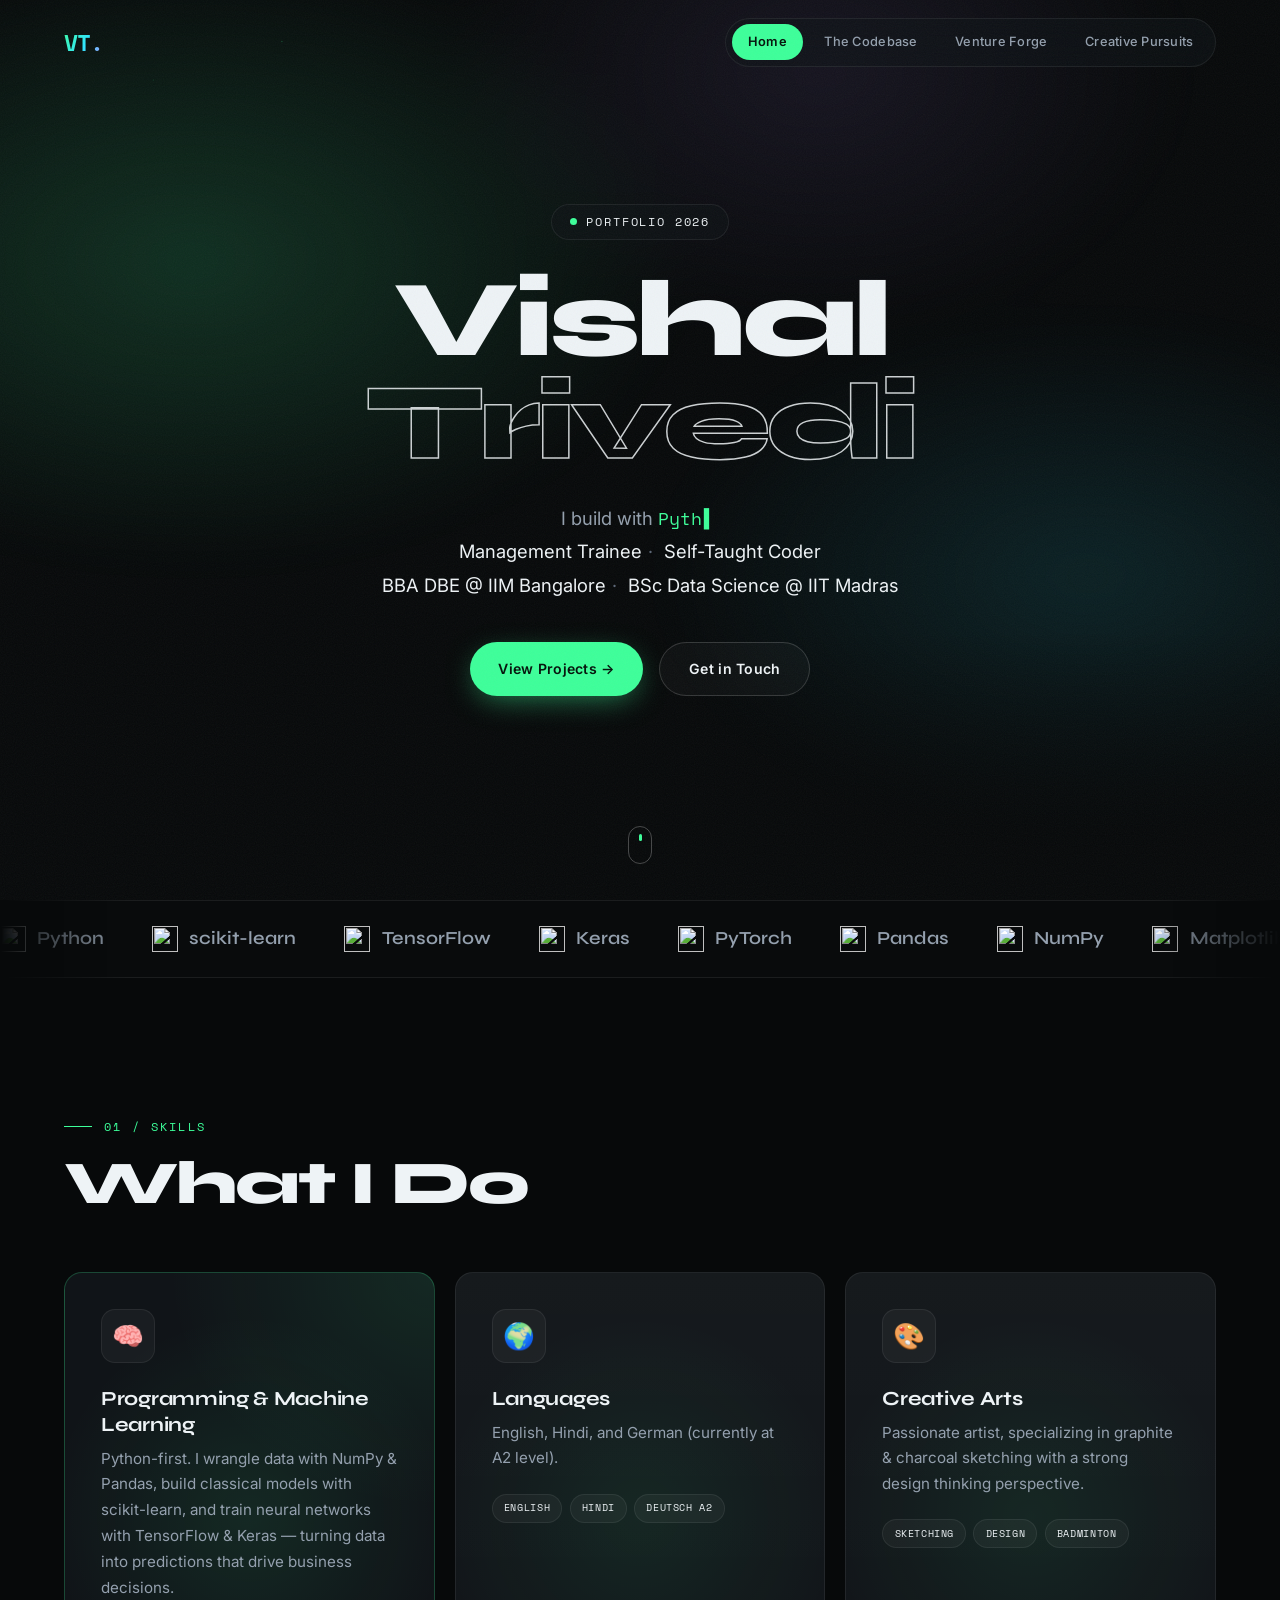
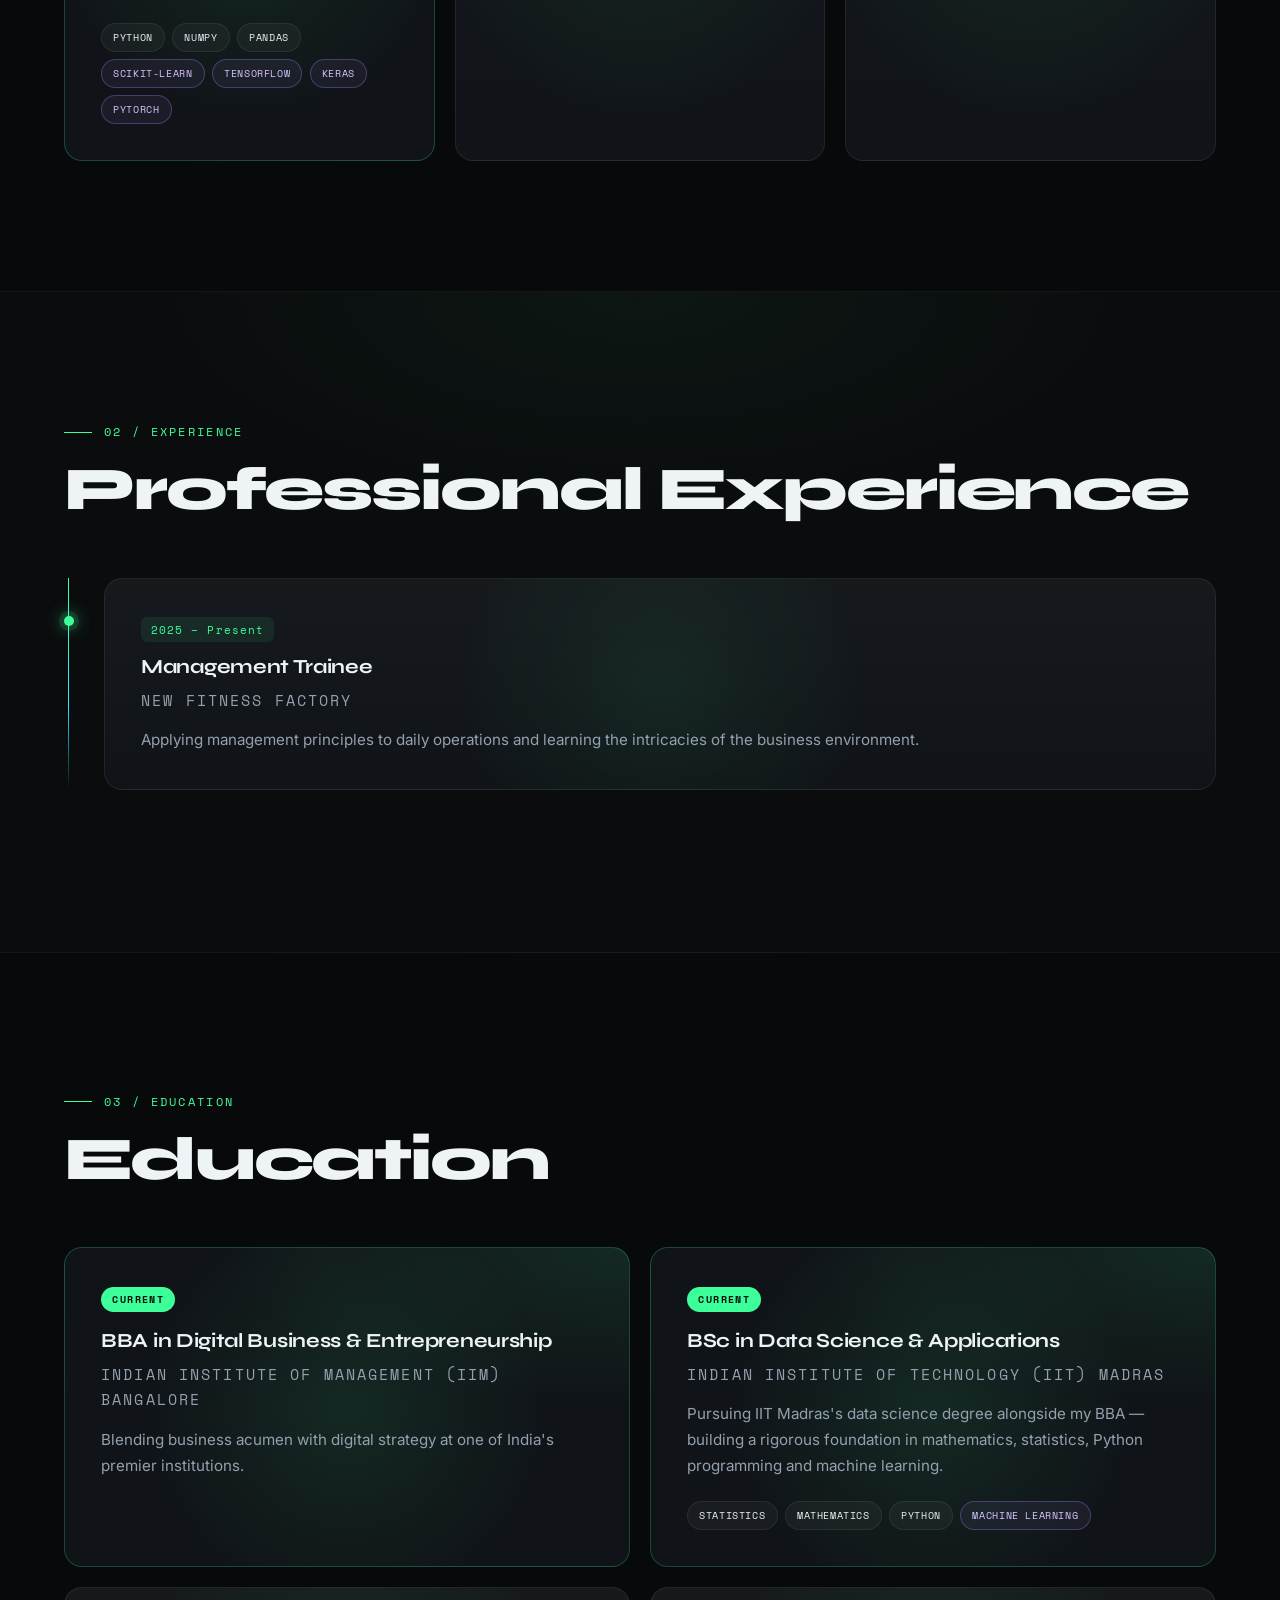
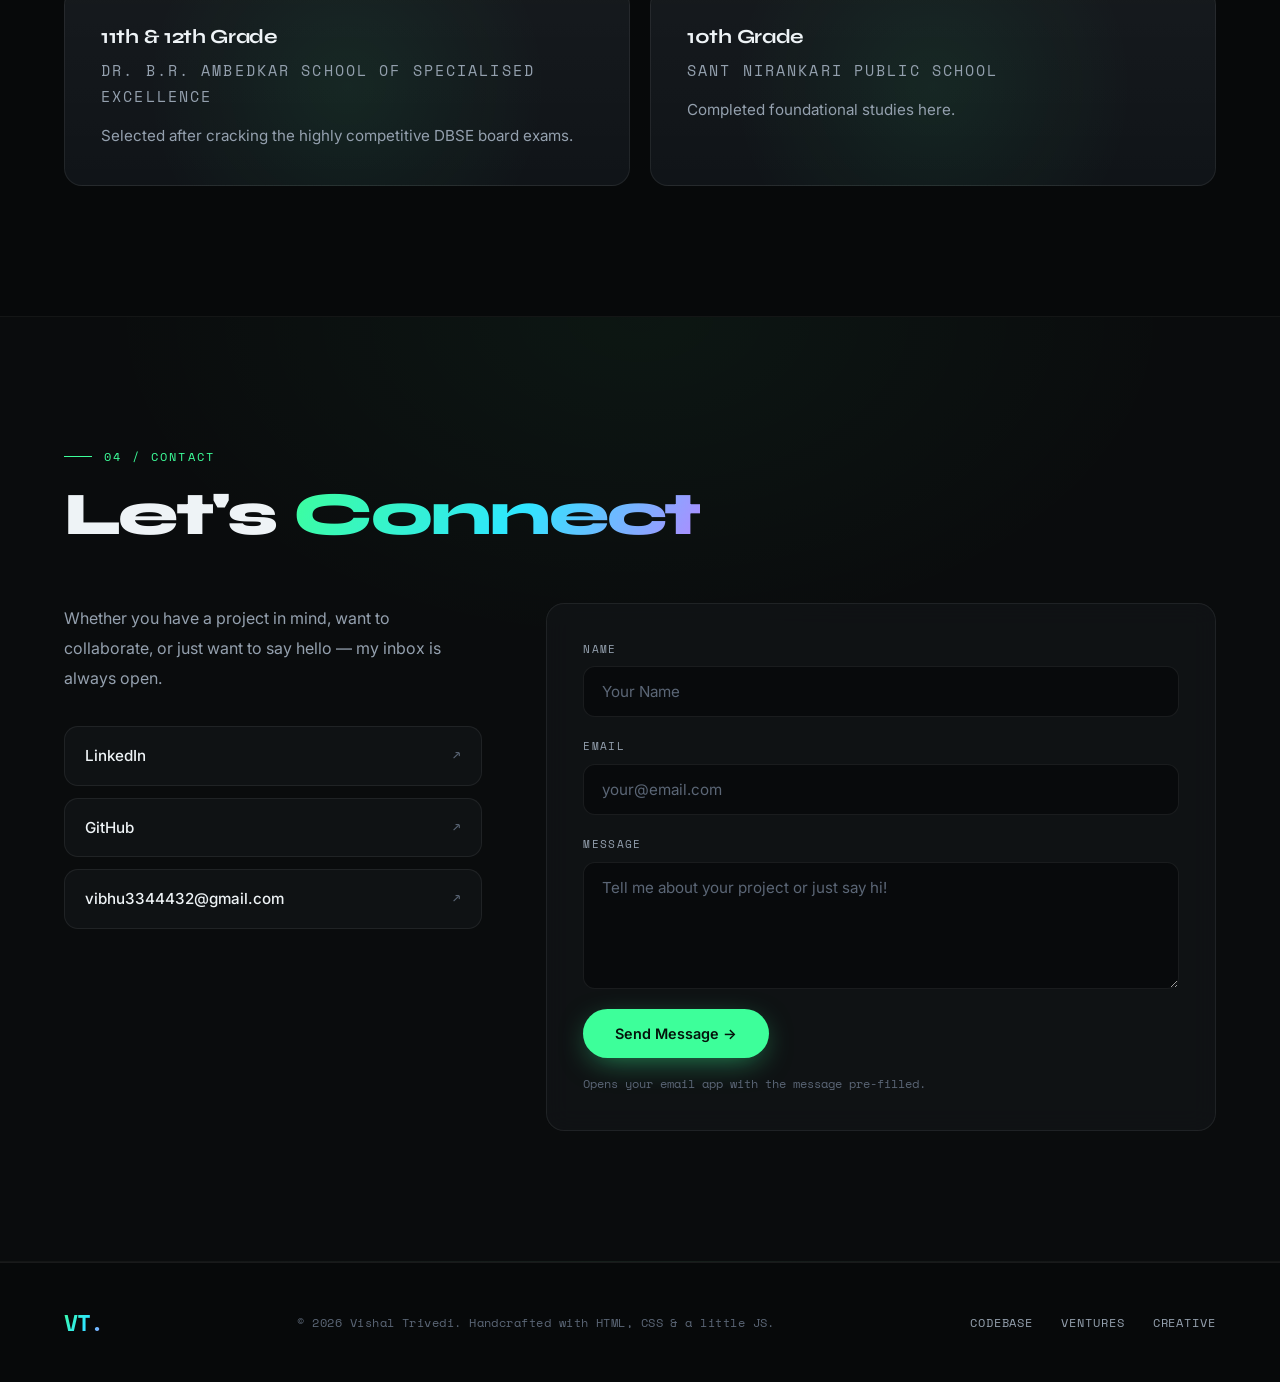
==== commit 8aea9daf: "Add IIT Madras BSc in Data Science to education and hero - New 'Current' education card for the IIT " ====
--- a/index.html
+++ b/index.html
@@ -4,7 +4,7 @@
     <meta charset="UTF-8">
     <meta name="viewport" content="width=device-width, initial-scale=1.0">
     <title>Vishal Trivedi | Portfolio</title>
-    <meta name="description" content="Vishal Trivedi — BBA DBE @ IIM Bangalore, Management Trainee, and self-taught coder exploring Machine Learning.">
+    <meta name="description" content="Vishal Trivedi — BBA DBE @ IIM Bangalore, BSc Data Science @ IIT Madras, Management Trainee, and self-taught coder exploring Machine Learning.">
     <link rel="preconnect" href="https://fonts.googleapis.com">
     <link rel="preconnect" href="https://fonts.gstatic.com" crossorigin>
     <link rel="stylesheet" href="style.css">
@@ -31,8 +31,9 @@
             <p>
                 I build with <span class="typed" data-words='["Python", "scikit-learn", "TensorFlow", "Pandas", "curiosity"]'></span><br>
                 <a href="ventures.html" class="hero-link">Management Trainee</a><span class="hero-dot">·</span>
-                <a href="codebase.html" class="hero-link">Self-Taught Coder</a><span class="hero-dot">·</span>
-                <a href="https://dbe.iimb.ac.in/" target="_blank" rel="noopener" class="hero-link">BBA DBE @ IIM Bangalore</a>
+                <a href="codebase.html" class="hero-link">Self-Taught Coder</a><br>
+                <a href="https://dbe.iimb.ac.in/" target="_blank" rel="noopener" class="hero-link">BBA DBE @ IIM Bangalore</a><span class="hero-dot">·</span>
+                <a href="https://study.iitm.ac.in/ds/" target="_blank" rel="noopener" class="hero-link">BSc Data Science @ IIT Madras</a>
             </p>
             <div class="hero-cta">
                 <a href="codebase.html" class="btn-primary">View Projects →</a>
@@ -121,12 +122,21 @@
     <section id="education" class="section">
         <div class="section-label">03 / Education</div>
         <h2>Education</h2>
-        <div class="card-container">
+        <div class="card-container edu-grid">
             <div class="card edu-card featured-card">
                 <div class="edu-badge">Current</div>
                 <h3>BBA in Digital Business &amp; Entrepreneurship</h3>
                 <p class="subtitle">Indian Institute of Management (IIM) Bangalore</p>
                 <p>Blending business acumen with digital strategy at one of India's premier institutions.</p>
+            </div>
+            <div class="card edu-card featured-card">
+                <div class="edu-badge">Current</div>
+                <h3>BSc in Data Science &amp; Applications</h3>
+                <p class="subtitle">Indian Institute of Technology (IIT) Madras</p>
+                <p>Pursuing IIT Madras's data science degree alongside my BBA — building a rigorous foundation in mathematics, statistics, Python programming and machine learning.</p>
+                <div class="card-pills">
+                    <span class="pill">Statistics</span><span class="pill">Mathematics</span><span class="pill">Python</span><span class="pill ml">Machine Learning</span>
+                </div>
             </div>
             <div class="card edu-card">
                 <h3>11th &amp; 12th Grade</h3>
--- a/style.css
+++ b/style.css
@@ -335,12 +335,13 @@
 .hero p {
     font-size: clamp(1rem, 2vw, 1.15rem);
     color: var(--text-gray);
-    max-width: 620px;
+    max-width: 700px;
     margin: 0 auto 2.5rem;
     line-height: 1.8;
 }
 
 .hero-link {
+    white-space: nowrap;
     color: var(--text-white);
     text-decoration: none;
     background-image: linear-gradient(var(--accent), var(--accent));
@@ -847,8 +848,13 @@
 /* =========================================================
    Projects
    ========================================================= */
+.code-cards, .edu-grid { grid-template-columns: repeat(auto-fit, minmax(min(100%, 420px), 1fr)); }
+
 .project-card { display: flex; flex-direction: column; }
-.project-card .card-link { margin-top: auto; padding-top: 1.4rem; }
+.project-card > .card-link,
+.project-card > .card-links { margin-top: auto; padding-top: 1.4rem; }
+
+.card-links { display: flex; flex-wrap: wrap; gap: 1.5rem; }
 
 .project-num {
     font-family: var(--font-display);
@@ -1138,7 +1144,7 @@
 .metric-num {
     font-family: var(--font-display);
     font-weight: 800;
-    font-size: clamp(1.8rem, 3vw, 2.4rem);
+    font-size: clamp(1.5rem, 2.2vw, 2.1rem);
     white-space: nowrap;
     margin-bottom: 0.4rem;
     letter-spacing: -0.03em;
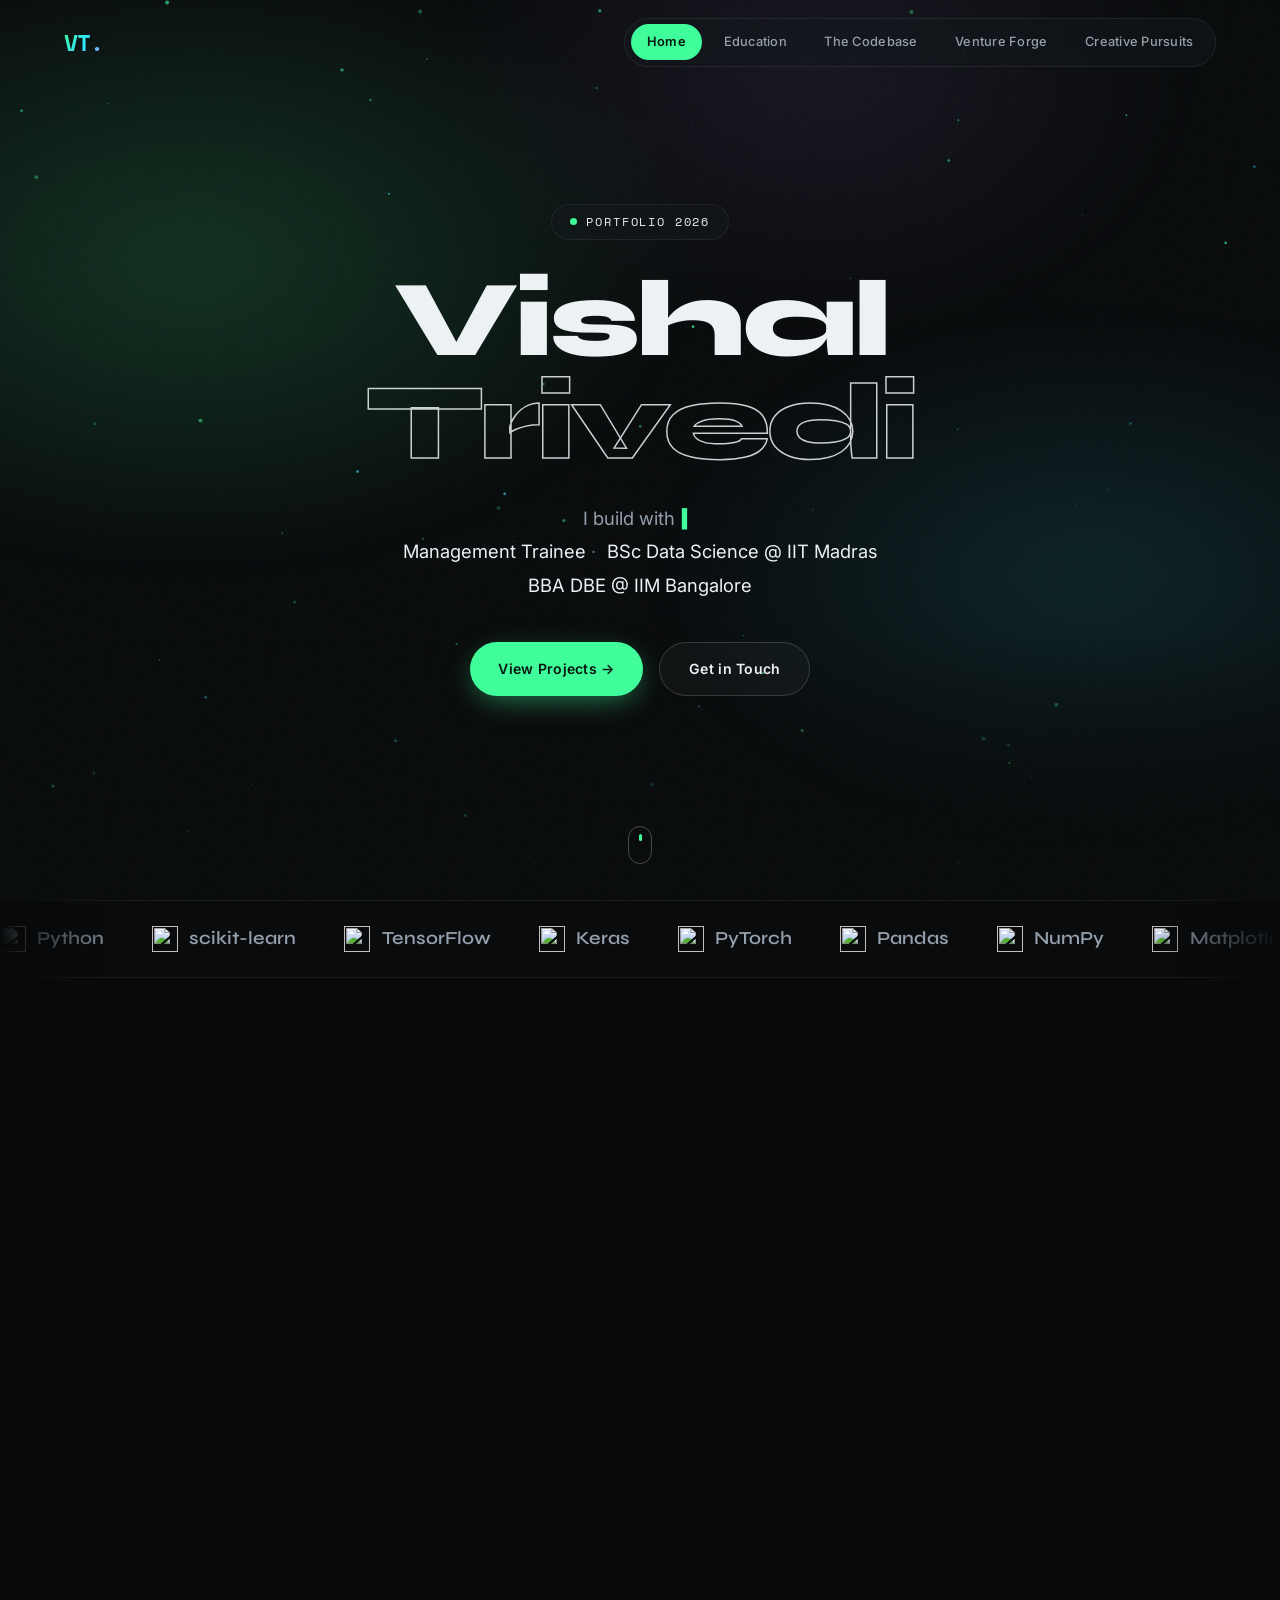
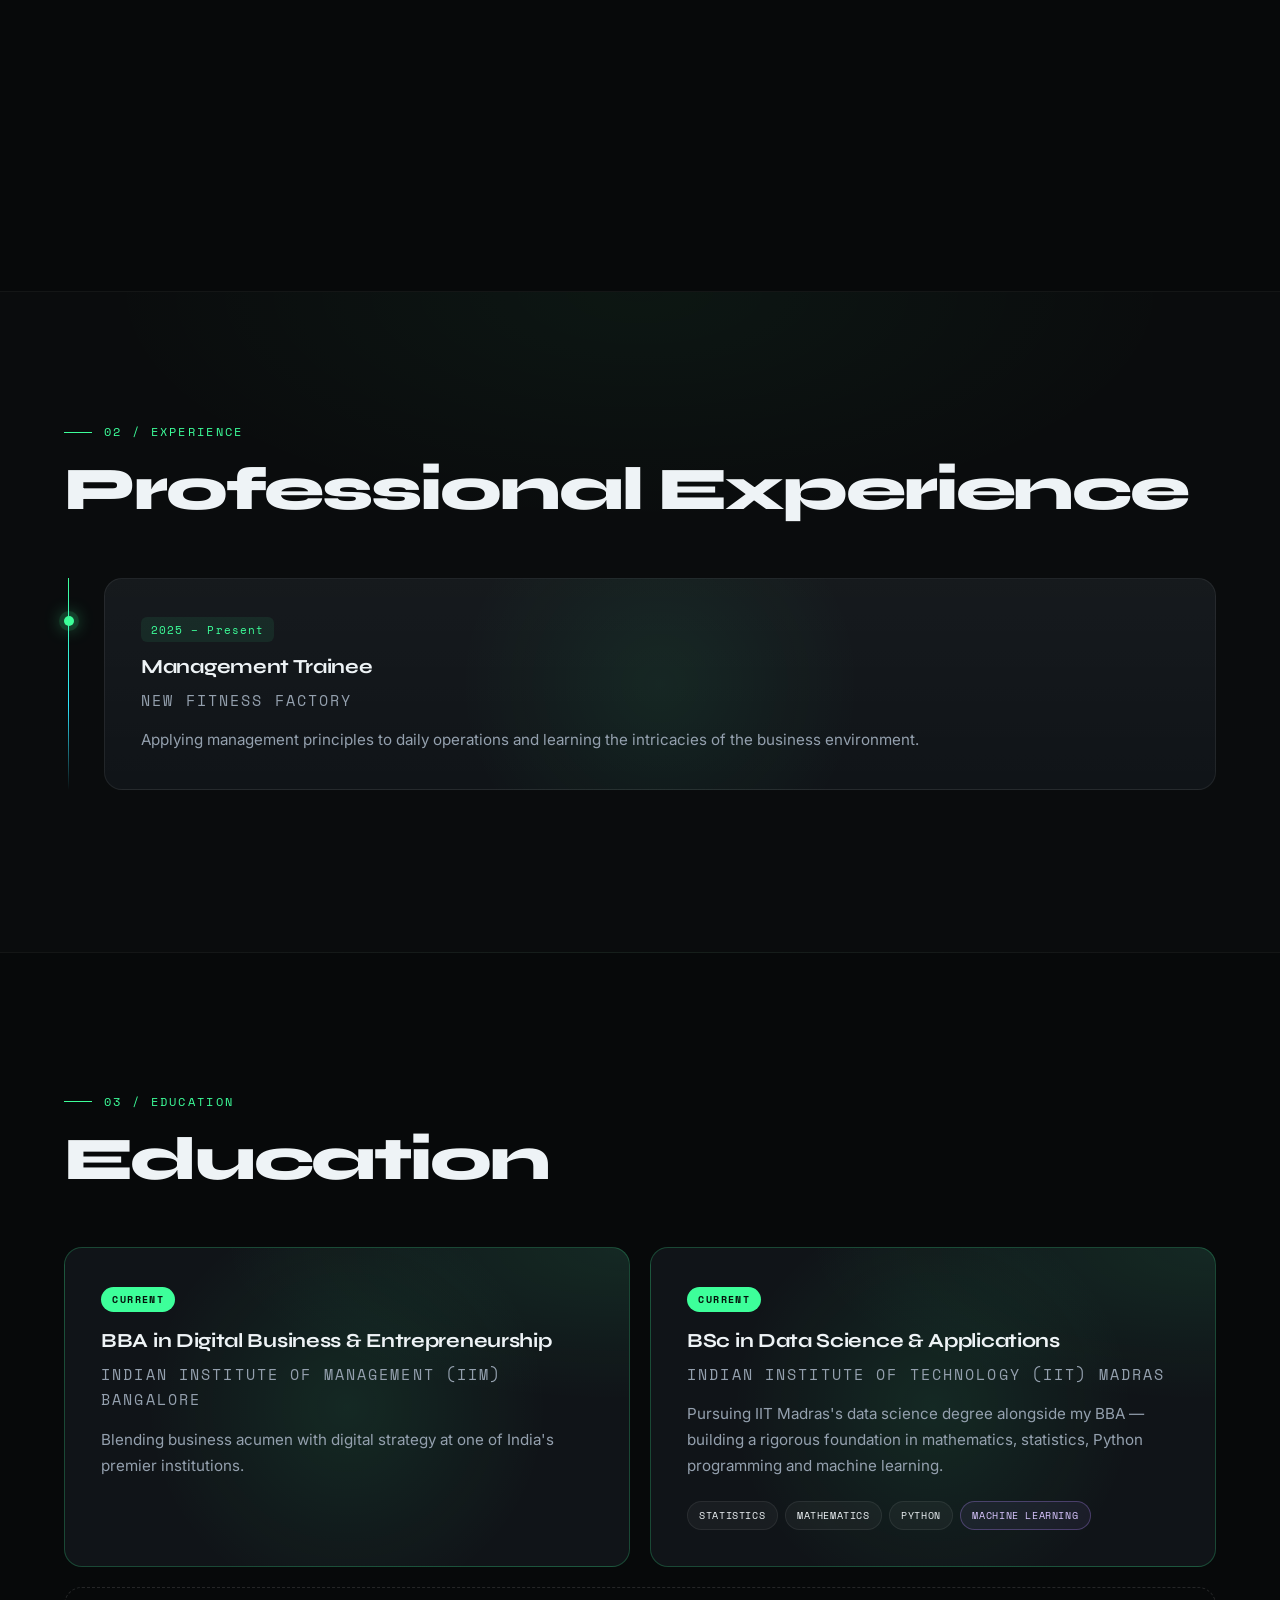
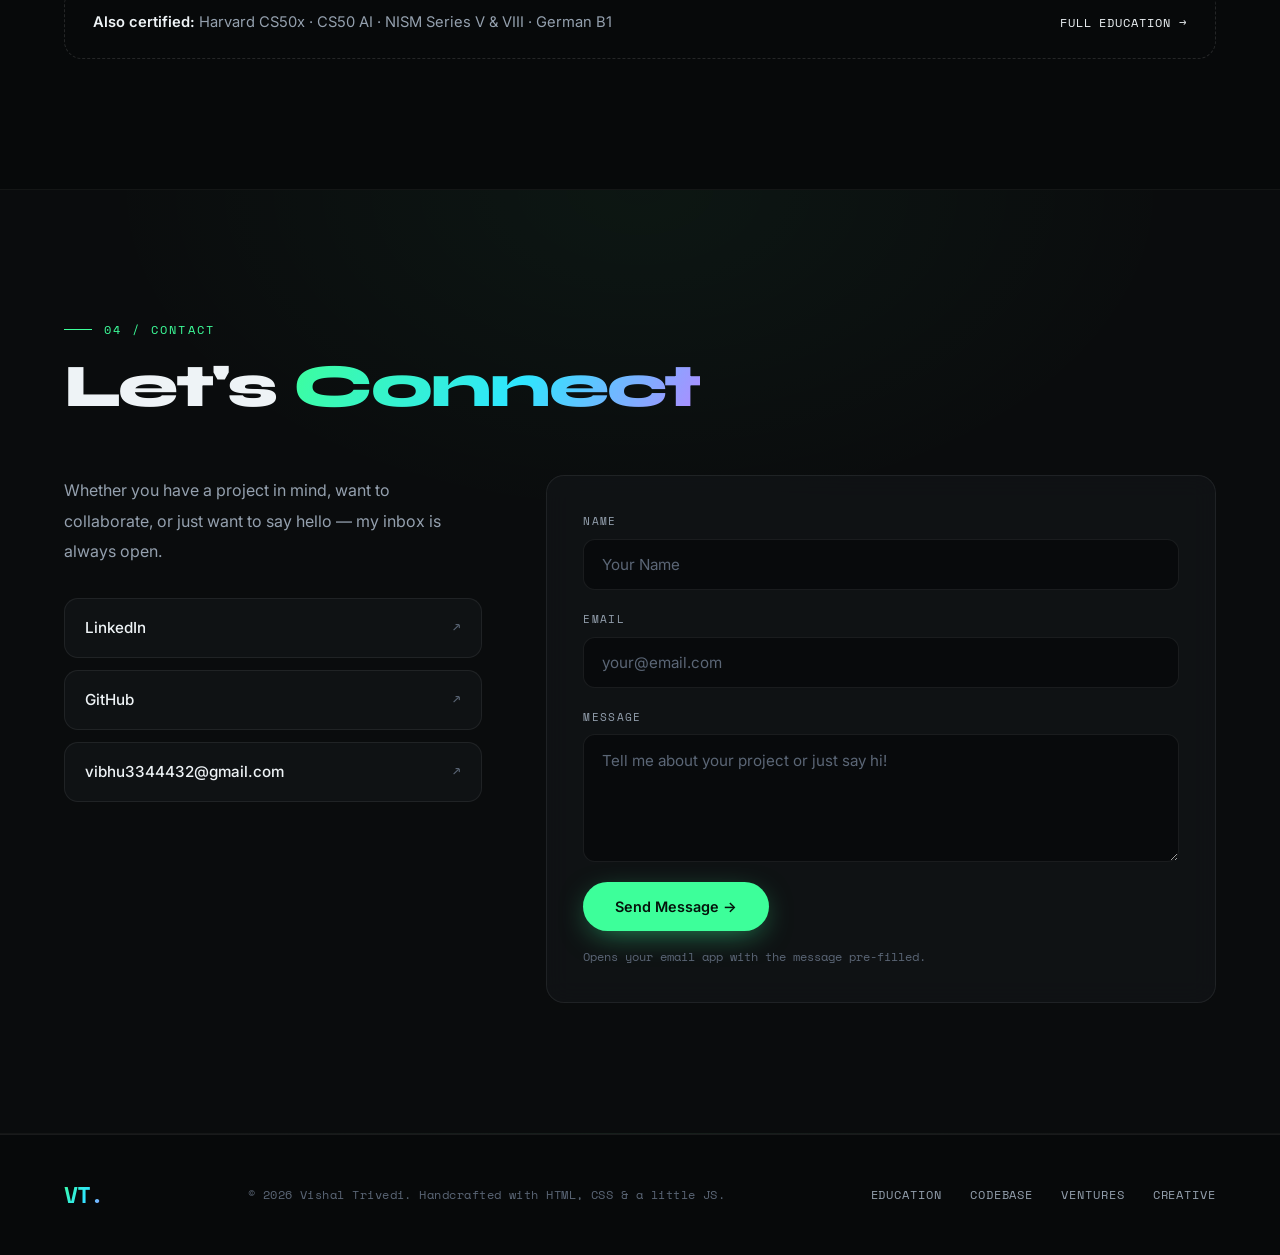
==== commit 373e4ada: "Add Education page, fix hero canvases, update credentials - New education.html: IIM Bangalore + IIT " ====
--- a/index.html
+++ b/index.html
@@ -4,7 +4,7 @@
     <meta charset="UTF-8">
     <meta name="viewport" content="width=device-width, initial-scale=1.0">
     <title>Vishal Trivedi | Portfolio</title>
-    <meta name="description" content="Vishal Trivedi — BBA DBE @ IIM Bangalore, BSc Data Science @ IIT Madras, Management Trainee, and self-taught coder exploring Machine Learning.">
+    <meta name="description" content="Vishal Trivedi — BBA DBE @ IIM Bangalore, BSc Data Science @ IIT Madras, Management Trainee, CS50 & CS50 AI graduate exploring Machine Learning.">
     <link rel="preconnect" href="https://fonts.googleapis.com">
     <link rel="preconnect" href="https://fonts.gstatic.com" crossorigin>
     <link rel="stylesheet" href="style.css">
@@ -16,6 +16,7 @@
         <div class="logo"><a href="index.html">VT.</a></div>
         <ul class="nav-links">
             <li><a href="index.html" class="active">Home</a></li>
+            <li><a href="education.html">Education</a></li>
             <li><a href="codebase.html">The Codebase</a></li>
             <li><a href="ventures.html">Venture Forge</a></li>
             <li><a href="creative.html">Creative Pursuits</a></li>
@@ -31,9 +32,8 @@
             <p>
                 I build with <span class="typed" data-words='["Python", "scikit-learn", "TensorFlow", "Pandas", "curiosity"]'></span><br>
                 <a href="ventures.html" class="hero-link">Management Trainee</a><span class="hero-dot">·</span>
-                <a href="codebase.html" class="hero-link">Self-Taught Coder</a><br>
-                <a href="https://dbe.iimb.ac.in/" target="_blank" rel="noopener" class="hero-link">BBA DBE @ IIM Bangalore</a><span class="hero-dot">·</span>
-                <a href="https://study.iitm.ac.in/ds/" target="_blank" rel="noopener" class="hero-link">BSc Data Science @ IIT Madras</a>
+                <a href="education.html#degrees" class="hero-link">BSc Data Science @ IIT Madras</a><br>
+                <a href="https://dbe.iimb.ac.in/" target="_blank" rel="noopener" class="hero-link">BBA DBE @ IIM Bangalore</a>
             </p>
             <div class="hero-cta">
                 <a href="codebase.html" class="btn-primary">View Projects →</a>
@@ -87,9 +87,9 @@
             <div class="card skill-card">
                 <div class="card-icon">🌍</div>
                 <h3>Languages</h3>
-                <p>English, Hindi, and German (currently at A2 level).</p>
-                <div class="card-pills">
-                    <span class="pill">English</span><span class="pill">Hindi</span><span class="pill">Deutsch A2</span>
+                <p>English, Hindi, and German (B1 — independent user).</p>
+                <div class="card-pills">
+                    <span class="pill">English</span><span class="pill">Hindi</span><span class="pill">Deutsch B1</span>
                 </div>
             </div>
             <div class="card skill-card">
@@ -138,16 +138,10 @@
                     <span class="pill">Statistics</span><span class="pill">Mathematics</span><span class="pill">Python</span><span class="pill ml">Machine Learning</span>
                 </div>
             </div>
-            <div class="card edu-card">
-                <h3>11th &amp; 12th Grade</h3>
-                <p class="subtitle">Dr. B.R. Ambedkar School of Specialised Excellence</p>
-                <p>Selected after cracking the highly competitive DBSE board exams.</p>
-            </div>
-            <div class="card edu-card">
-                <h3>10th Grade</h3>
-                <p class="subtitle">Sant Nirankari Public School</p>
-                <p>Completed foundational studies here.</p>
-            </div>
+        </div>
+        <div class="home-edu-more">
+            <p><strong>Also certified:</strong> Harvard CS50x · CS50 AI · NISM Series V &amp; VIII · German B1</p>
+            <a href="education.html" class="card-link">Full education →</a>
         </div>
     </section>
 
@@ -187,6 +181,7 @@
             <div class="logo">VT.</div>
             <p>&copy; 2026 Vishal Trivedi. Handcrafted with HTML, CSS &amp; a little JS.</p>
             <div class="footer-links">
+                <a href="education.html">Education</a>
                 <a href="codebase.html">Codebase</a>
                 <a href="ventures.html">Ventures</a>
                 <a href="creative.html">Creative</a>
--- a/style.css
+++ b/style.css
@@ -217,13 +217,17 @@
 #particleCanvas, #codeCanvas {
     position: absolute;
     inset: 0;
+    /* canvas is a replaced element: inset alone won't stretch it past 300x150 */
+    width: 100%;
+    height: 100%;
+    display: block;
     z-index: 0;
 }
 
 #codeCanvas {
-    opacity: 0.55;
-    -webkit-mask-image: radial-gradient(ellipse at center, rgba(0,0,0,0.25) 0%, #000 70%);
-    mask-image: radial-gradient(ellipse at center, rgba(0,0,0,0.25) 0%, #000 70%);
+    opacity: 0.9;
+    -webkit-mask-image: radial-gradient(ellipse at center, rgba(0,0,0,0.35) 0%, #000 65%);
+    mask-image: radial-gradient(ellipse at center, rgba(0,0,0,0.35) 0%, #000 65%);
 }
 
 .bg-svg {
@@ -1162,6 +1166,181 @@
     color: var(--text-gray);
 }
 
+
+/* =========================================================
+   Education page
+   ========================================================= */
+.hero-edu {
+    background:
+        linear-gradient(rgba(255,255,255,0.025) 1px, transparent 1px) 0 0 / 56px 56px,
+        linear-gradient(90deg, rgba(255,255,255,0.025) 1px, transparent 1px) 0 0 / 56px 56px,
+        var(--bg-black);
+}
+
+.degree-grid { grid-template-columns: repeat(auto-fit, minmax(min(100%, 420px), 1fr)); }
+
+.degree-card { display: flex; flex-direction: column; }
+.degree-card > .card-link { margin-top: auto; padding-top: 1.4rem; }
+
+.degree-top {
+    display: flex;
+    align-items: center;
+    justify-content: space-between;
+    margin-bottom: 1.5rem;
+}
+
+.degree-top .edu-badge { margin: 0; }
+
+.degree-mark, .cert-issuer {
+    font-family: var(--font-display);
+    font-weight: 800;
+    font-size: 1.35rem;
+    letter-spacing: -0.03em;
+    padding: 0.55rem 0.9rem;
+    border-radius: 12px;
+    border: 1px solid var(--card-border);
+    background: rgba(255, 255, 255, 0.04);
+    color: var(--text-white);
+    line-height: 1;
+}
+
+.degree-mark span, .cert-issuer span {
+    background: var(--grad);
+    -webkit-background-clip: text;
+    background-clip: text;
+    color: transparent;
+    margin-left: 0.1em;
+}
+
+.degree-list {
+    list-style: none;
+    margin-top: 1.25rem;
+    display: grid;
+    gap: 0.5rem;
+}
+
+.degree-list li {
+    position: relative;
+    padding-left: 1.4rem;
+    color: var(--text-gray);
+    font-size: 0.92rem;
+}
+
+.degree-list li::before {
+    content: '→';
+    position: absolute;
+    left: 0;
+    color: var(--accent);
+    font-family: var(--font-mono);
+    font-size: 0.8rem;
+}
+
+.cert-grid {
+    display: grid;
+    grid-template-columns: repeat(auto-fit, minmax(min(100%, 420px), 1fr));
+    gap: 1.25rem;
+}
+
+.cert-head {
+    display: flex;
+    align-items: center;
+    justify-content: space-between;
+    margin-bottom: 1.4rem;
+}
+
+.cert-issuer { font-size: 1.1rem; }
+.cert-issuer.harvard { border-color: rgba(201, 40, 60, 0.45); background: rgba(165, 28, 48, 0.12); }
+.cert-issuer.nism { border-color: rgba(46, 230, 255, 0.3); background: rgba(46, 230, 255, 0.06); }
+
+.cert-status {
+    display: inline-flex;
+    align-items: center;
+    gap: 0.4rem;
+    font-family: var(--font-mono);
+    font-size: 0.62rem;
+    letter-spacing: 0.14em;
+    text-transform: uppercase;
+    color: var(--accent);
+}
+
+.cert-status::before { content: '✓'; font-size: 0.8rem; }
+
+.lang-grid {
+    display: grid;
+    grid-template-columns: 1fr 1fr 2fr;
+    gap: 1.25rem;
+}
+
+.lang-native {
+    font-family: var(--font-mono);
+    font-size: 0.75rem;
+    font-weight: 400;
+    color: var(--text-muted);
+    margin-left: 0.4rem;
+}
+
+.lang-meter {
+    margin-top: 1.25rem;
+    height: 6px;
+    border-radius: 6px;
+    background: rgba(255, 255, 255, 0.06);
+    overflow: hidden;
+}
+
+.lang-meter span {
+    display: block;
+    height: 100%;
+    width: calc(var(--level) / 6 * 100%);
+    background: var(--grad);
+    border-radius: inherit;
+}
+
+.cefr {
+    display: grid;
+    grid-template-columns: repeat(6, 1fr);
+    gap: 0.4rem;
+    margin: 1.25rem 0 1.25rem;
+}
+
+.cefr span {
+    text-align: center;
+    font-family: var(--font-mono);
+    font-size: 0.72rem;
+    padding: 0.5rem 0;
+    border-radius: 8px;
+    border: 1px solid var(--card-border);
+    color: var(--text-muted);
+}
+
+.cefr span.on {
+    color: #04130b;
+    background: var(--accent);
+    border-color: transparent;
+    font-weight: 700;
+}
+
+.cefr span.current { box-shadow: 0 0 0 3px rgba(61, 255, 154, 0.2), 0 0 24px -4px var(--accent); }
+
+.home-edu-more {
+    display: flex;
+    flex-wrap: wrap;
+    align-items: center;
+    justify-content: space-between;
+    gap: 1rem 2rem;
+    margin-top: 1.25rem;
+    padding: 1.4rem 1.75rem;
+    border: 1px dashed rgba(255, 255, 255, 0.12);
+    border-radius: var(--radius);
+}
+
+.home-edu-more p { color: var(--text-gray); font-size: 0.92rem; }
+.home-edu-more strong { color: var(--text-white); font-weight: 600; }
+
+@media (max-width: 860px) {
+    .lang-grid { grid-template-columns: 1fr 1fr; }
+    .lang-grid .featured-card { grid-column: 1 / -1; }
+}
+
 /* =========================================================
    CTA band + footer
    ========================================================= */
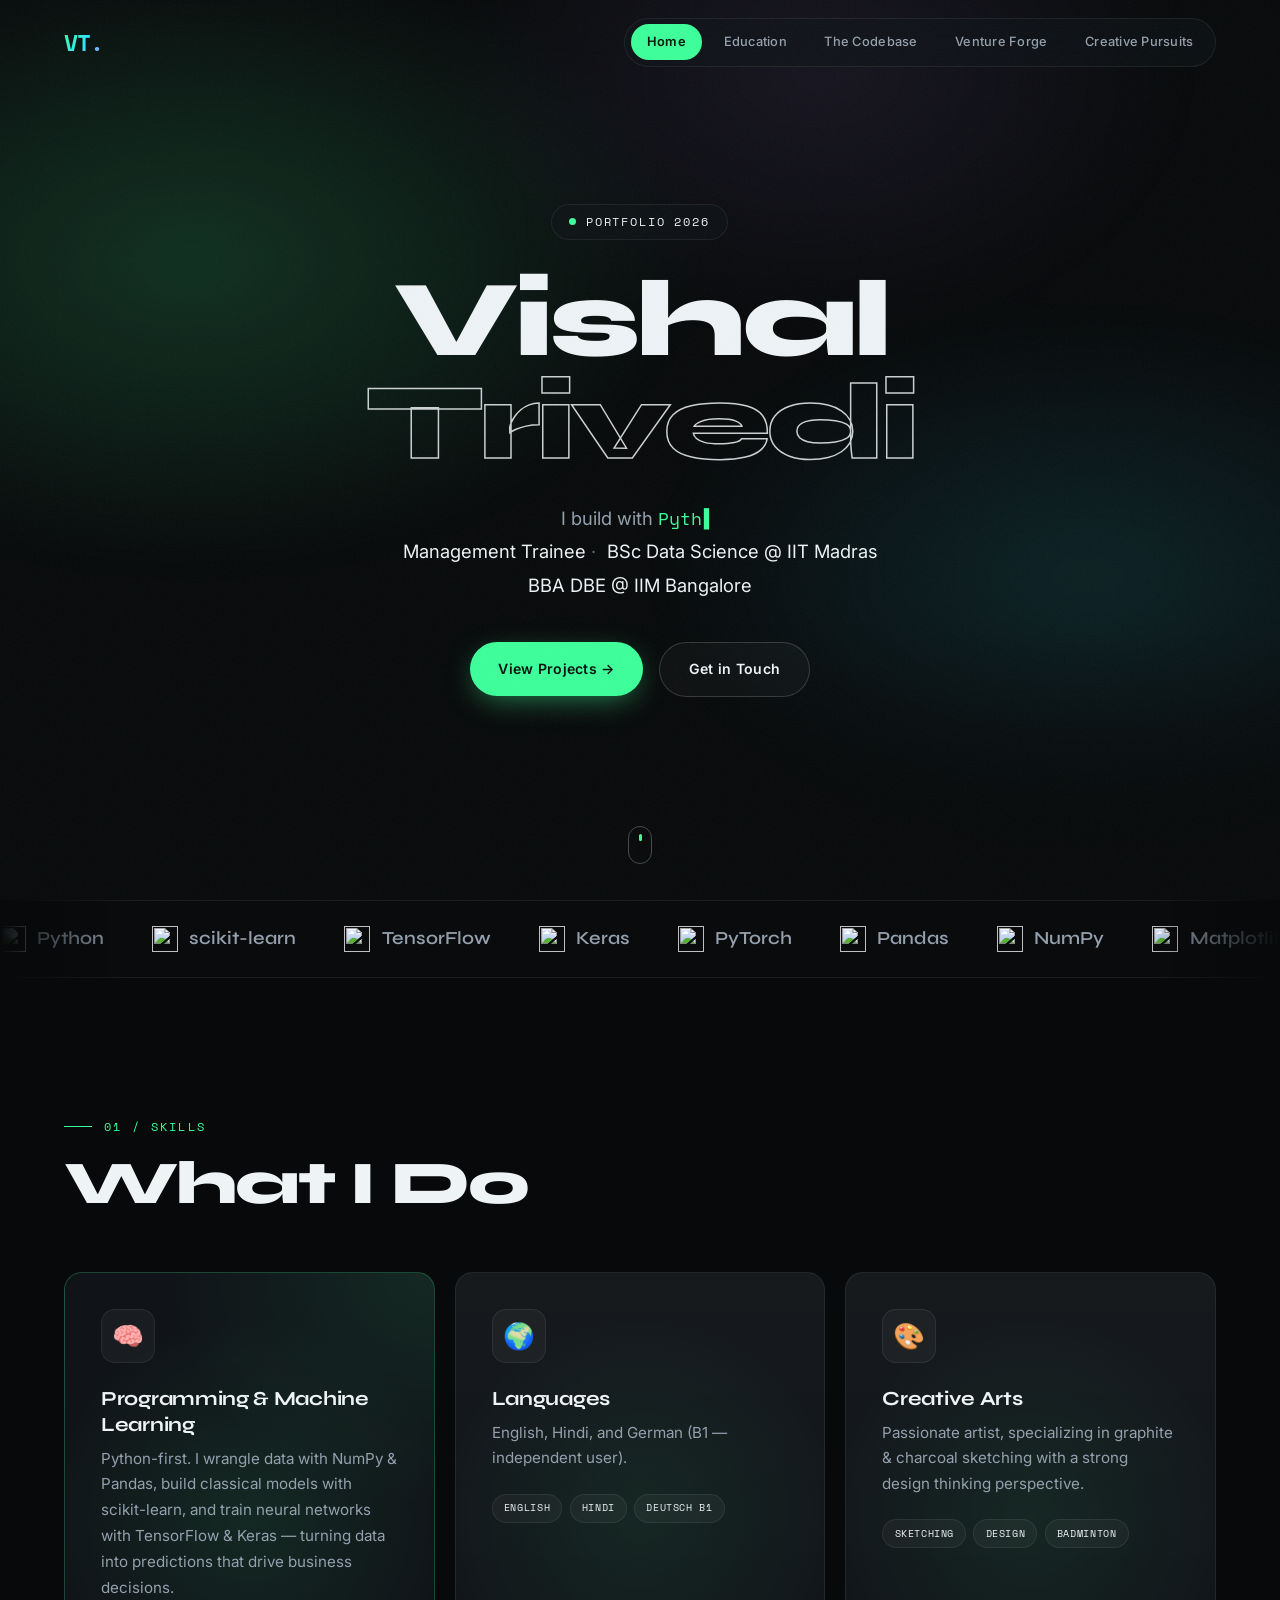
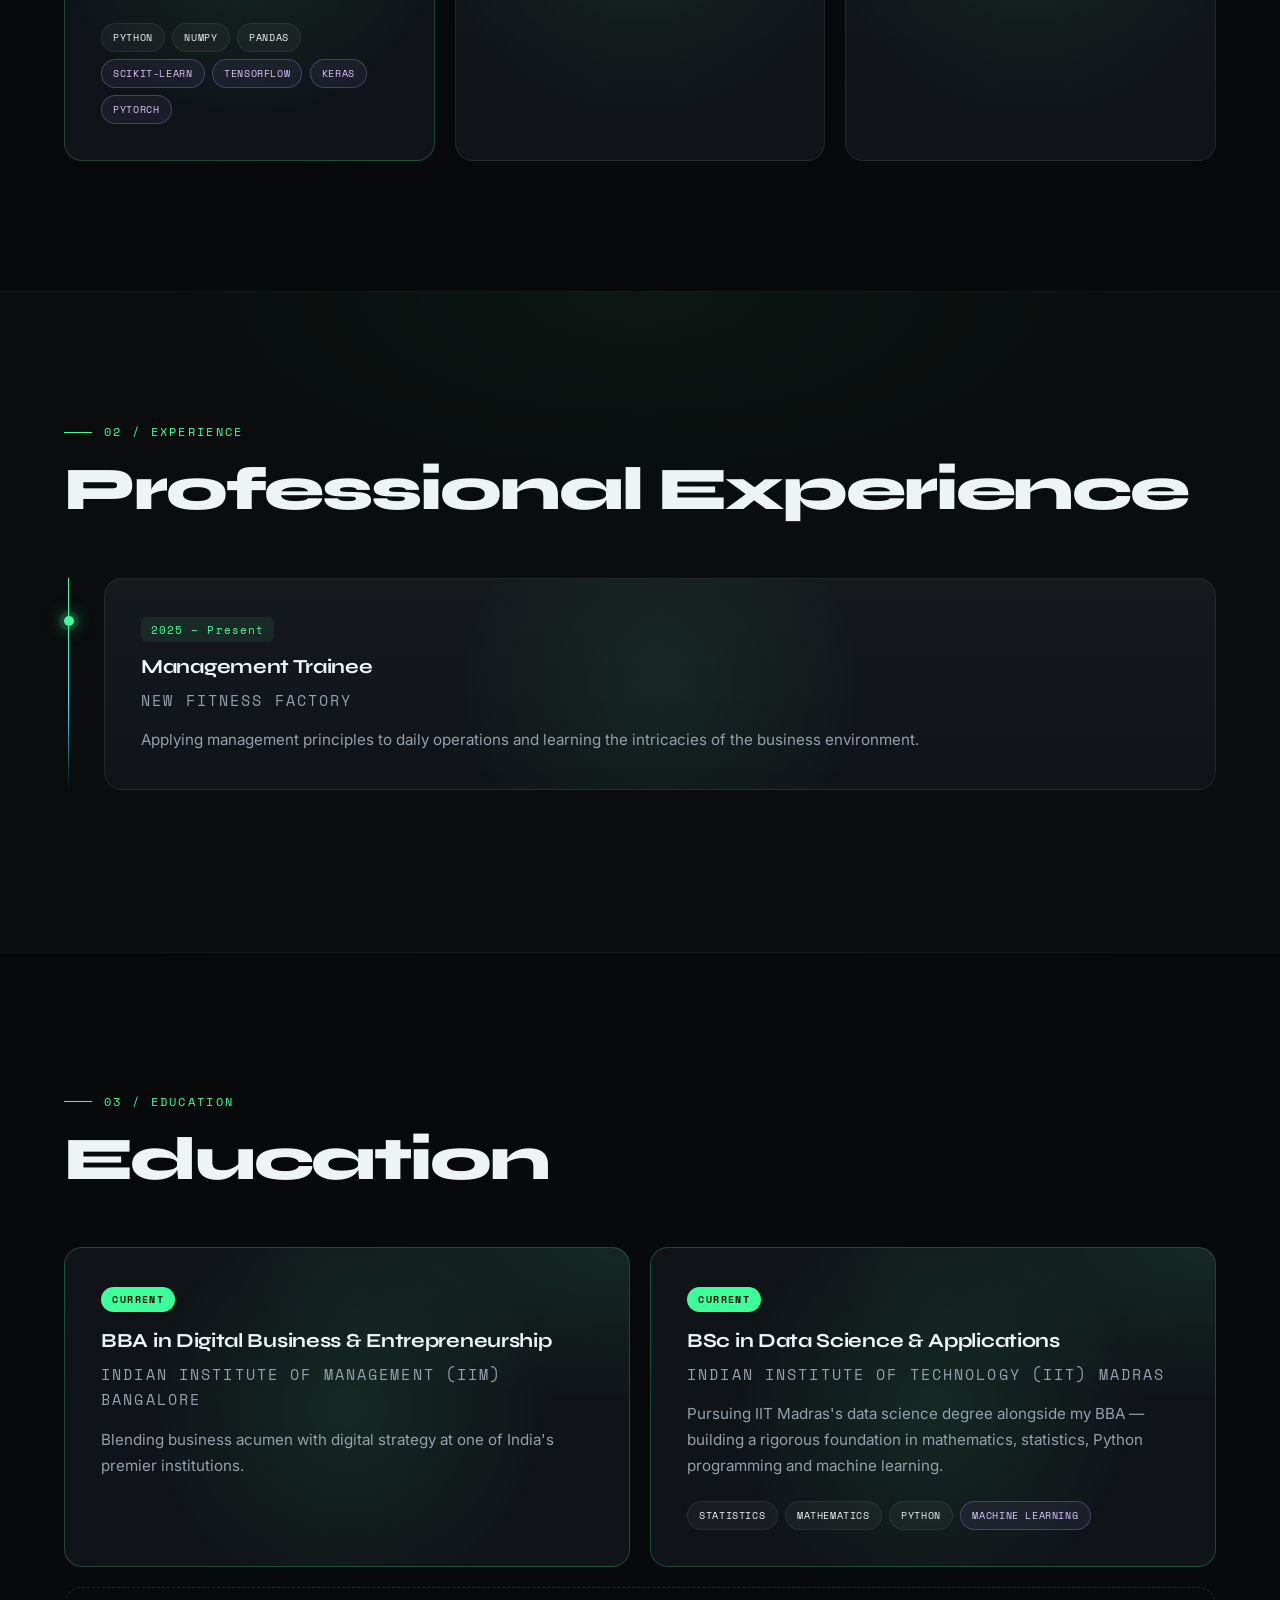
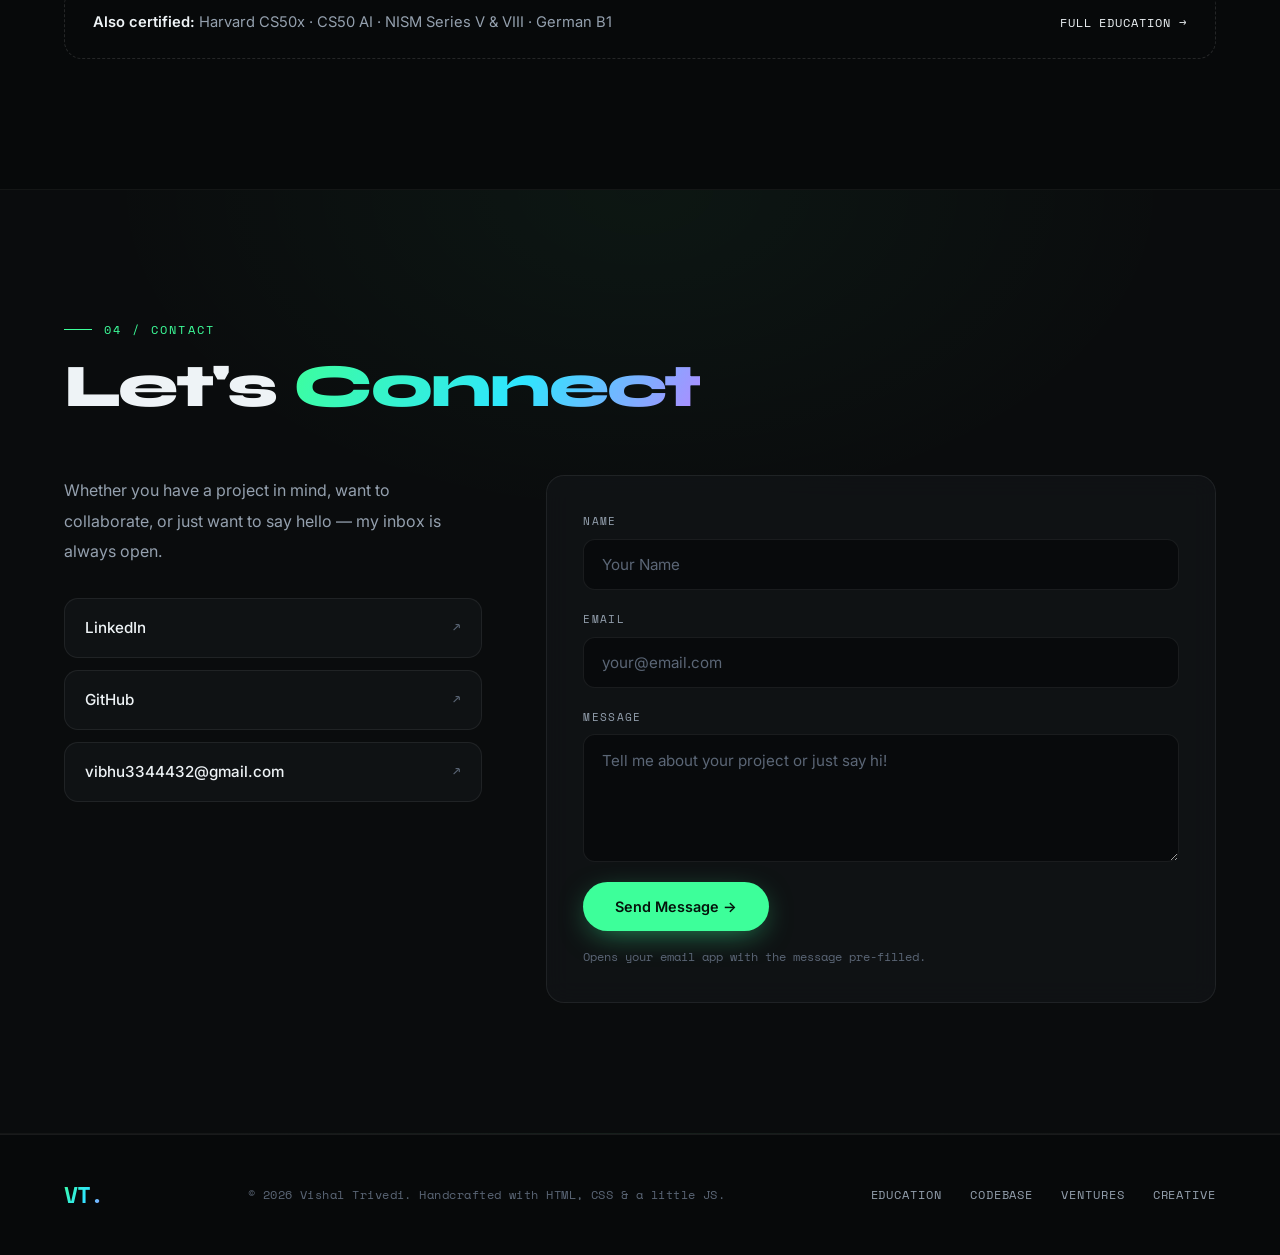
==== commit 27404419: "Fix hero animations on slow loads, add Vercel config - Load Google Fonts via <link> in each page ins" ====
--- a/index.html
+++ b/index.html
@@ -7,6 +7,7 @@
     <meta name="description" content="Vishal Trivedi — BBA DBE @ IIM Bangalore, BSc Data Science @ IIT Madras, Management Trainee, CS50 & CS50 AI graduate exploring Machine Learning.">
     <link rel="preconnect" href="https://fonts.googleapis.com">
     <link rel="preconnect" href="https://fonts.gstatic.com" crossorigin>
+    <link rel="stylesheet" href="https://fonts.googleapis.com/css2?family=Inter:wght@400;500;600&amp;family=Space+Mono:wght@400;700&amp;family=Syne:wght@500;600;700;800&amp;display=swap">
     <link rel="stylesheet" href="style.css">
 </head>
 <body>
@@ -265,9 +266,9 @@
         });
         hero.addEventListener('pointerleave', () => { mouse.x = mouse.y = null; });
 
-        setup();
+        // ResizeObserver keeps the canvas matched to the hero even if CSS loads late
+        new ResizeObserver(setup).observe(canvas);
         animateParticles();
-        window.addEventListener('resize', setup);
     </script>
 </body>
 </html>
--- a/style.css
+++ b/style.css
@@ -1,4 +1,4 @@
-@import url('https://fonts.googleapis.com/css2?family=Inter:wght@400;500;600&family=Space+Mono:wght@400;700&family=Syne:wght@500;600;700;800&display=swap');
+/* Fonts are loaded with <link> tags in each page's <head> so they don't block this stylesheet */
 
 /* =========================================================
    Design tokens
@@ -254,7 +254,7 @@
 }
 
 .hero-content > * {
-    animation: heroFadeIn 1s var(--ease) both;
+    animation: heroFadeIn 0.8s var(--ease) both;
 }
 .hero-content > *:nth-child(2) { animation-delay: 0.1s; }
 .hero-content > *:nth-child(3) { animation-delay: 0.2s; }
@@ -262,8 +262,8 @@
 .hero-content > *:nth-child(5) { animation-delay: 0.4s; }
 
 @keyframes heroFadeIn {
-    from { opacity: 0; transform: translateY(28px); filter: blur(6px); }
-    to   { opacity: 1; transform: translateY(0); filter: blur(0); }
+    from { opacity: 0; transform: translateY(24px); }
+    to   { opacity: 1; transform: translateY(0); }
 }
 
 .hero-tag {
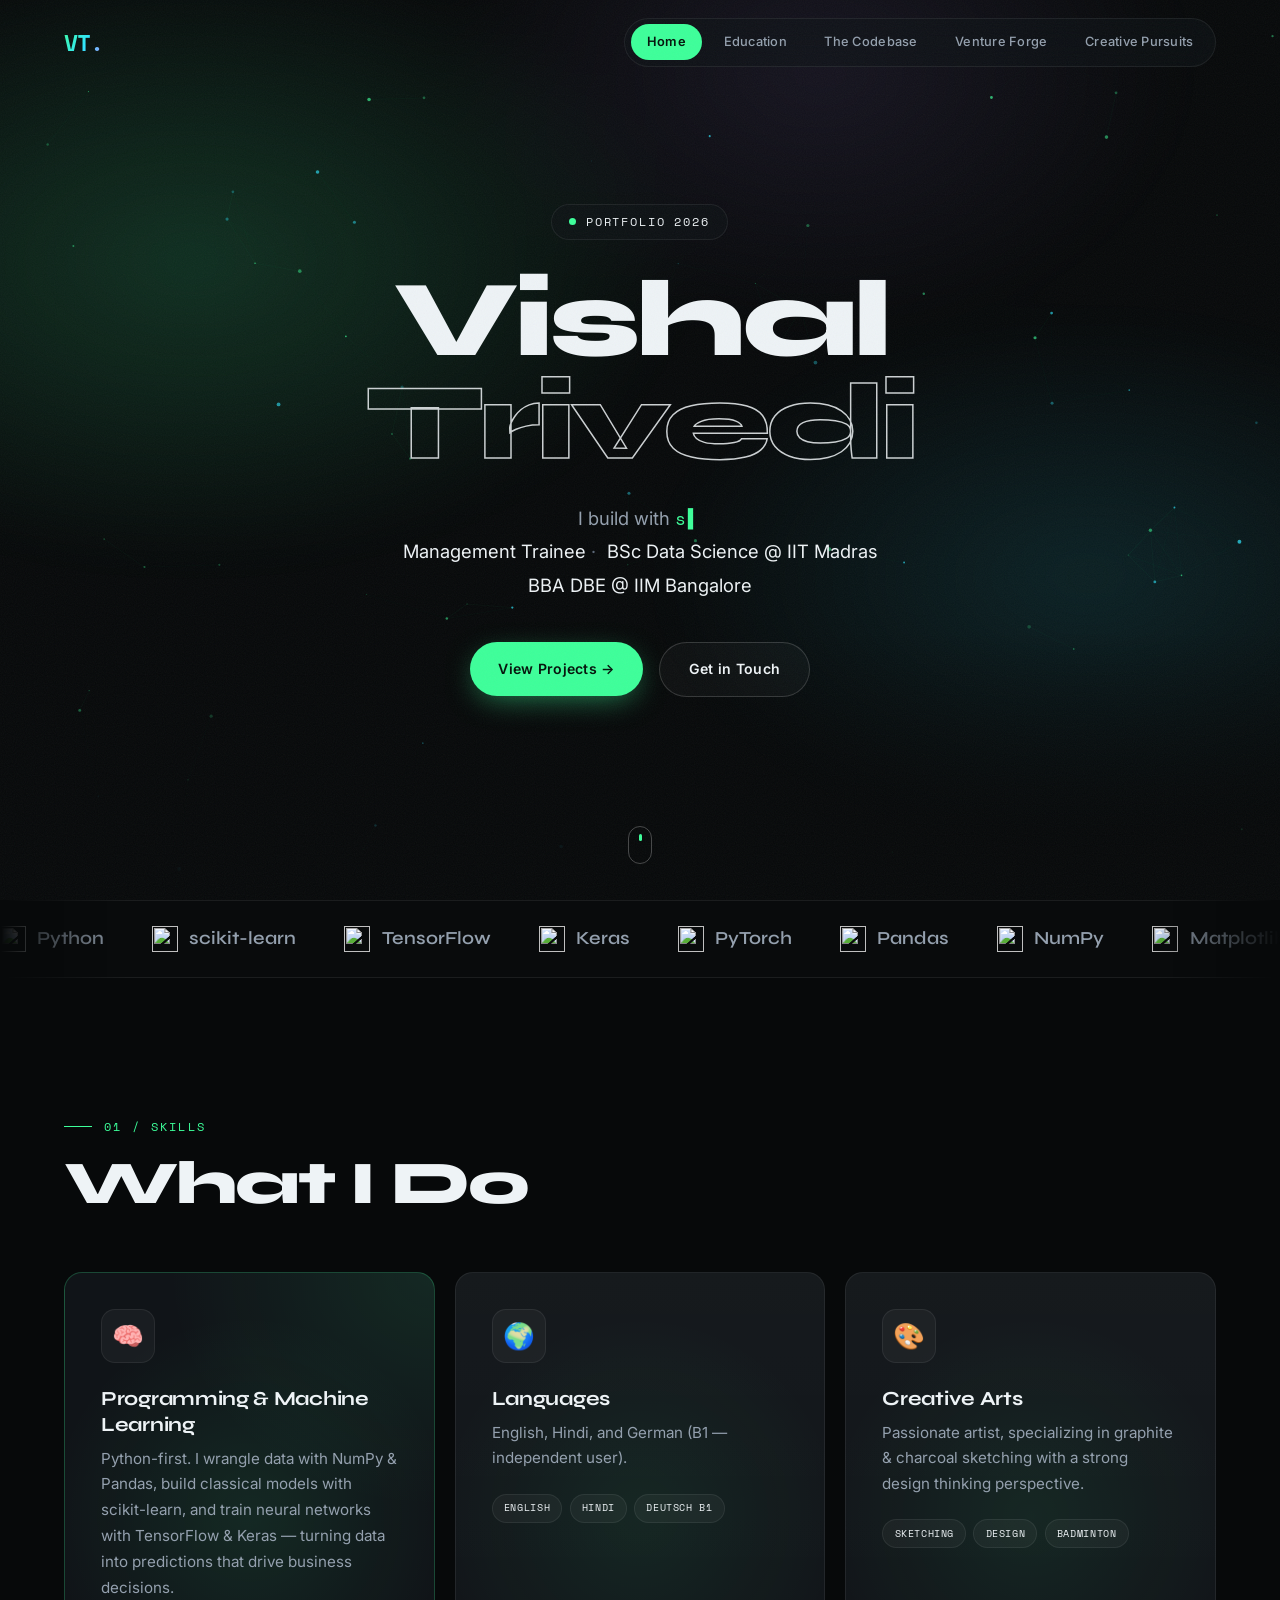
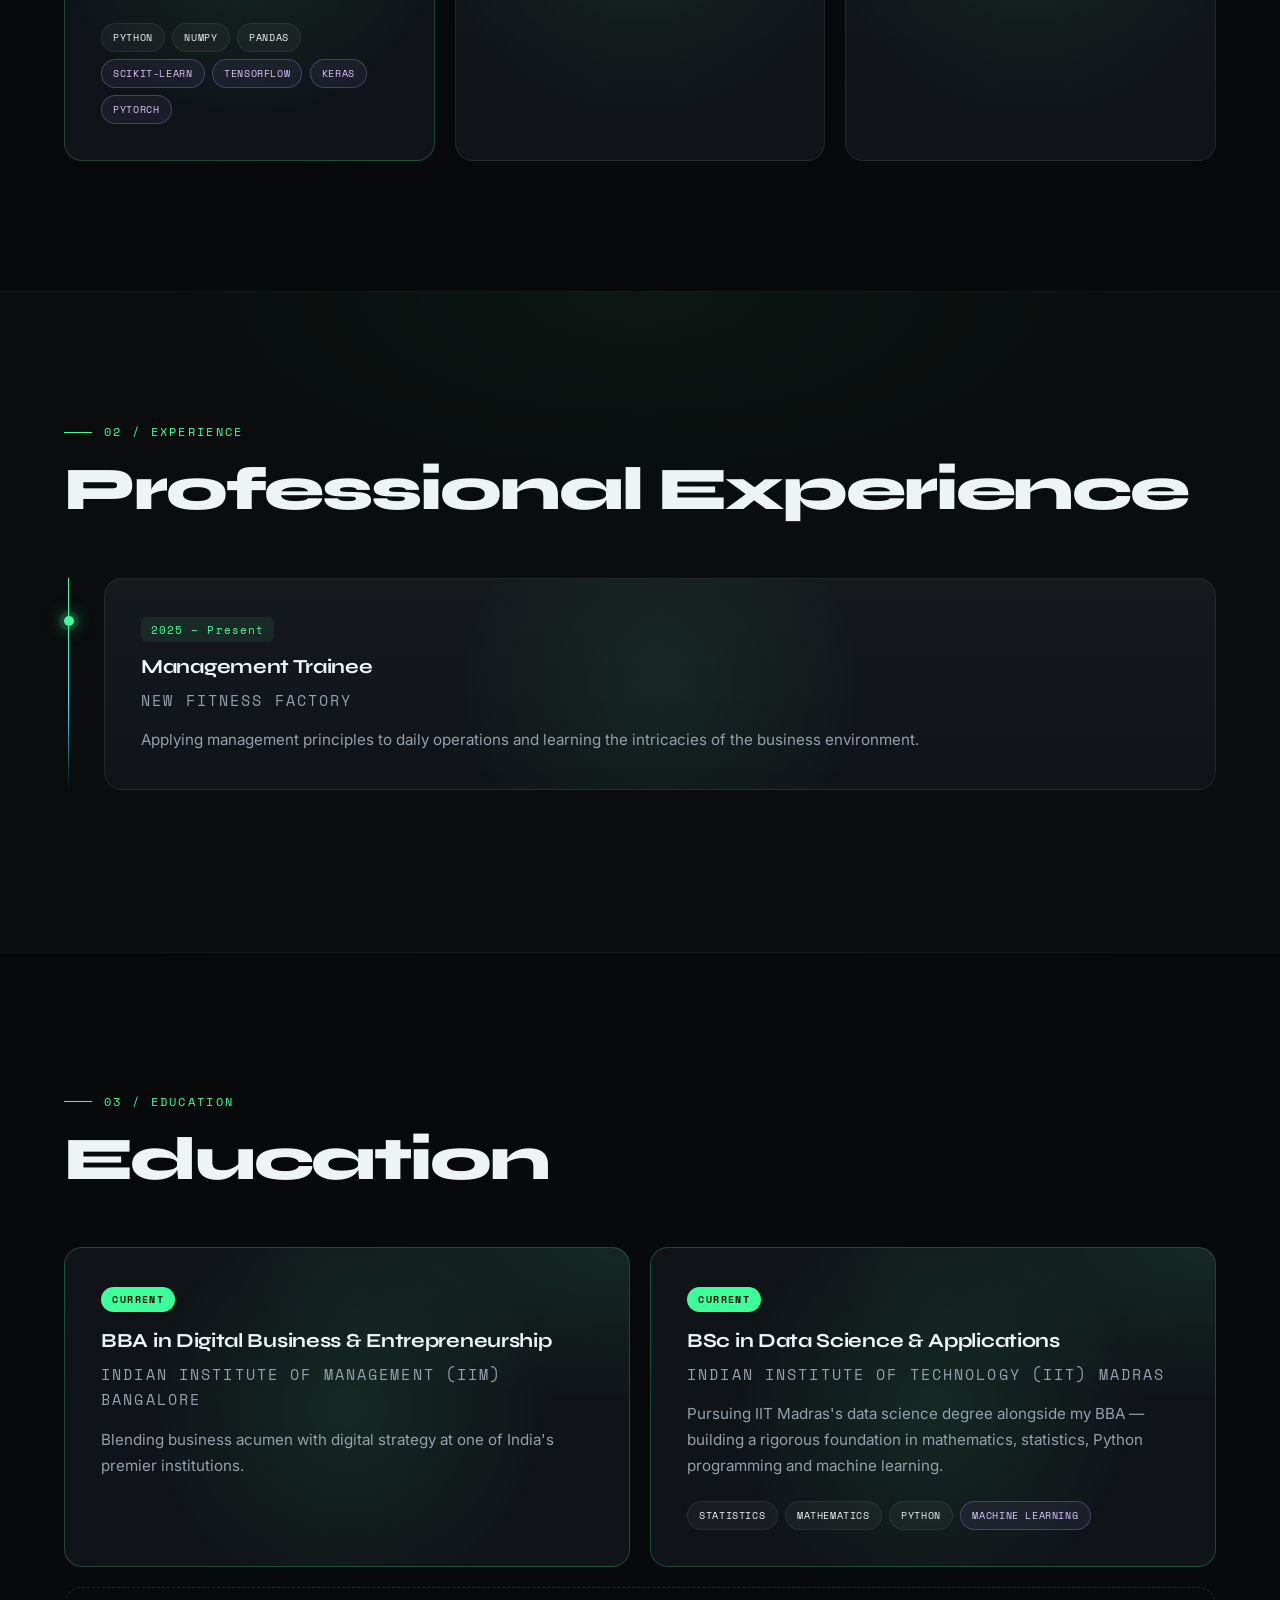
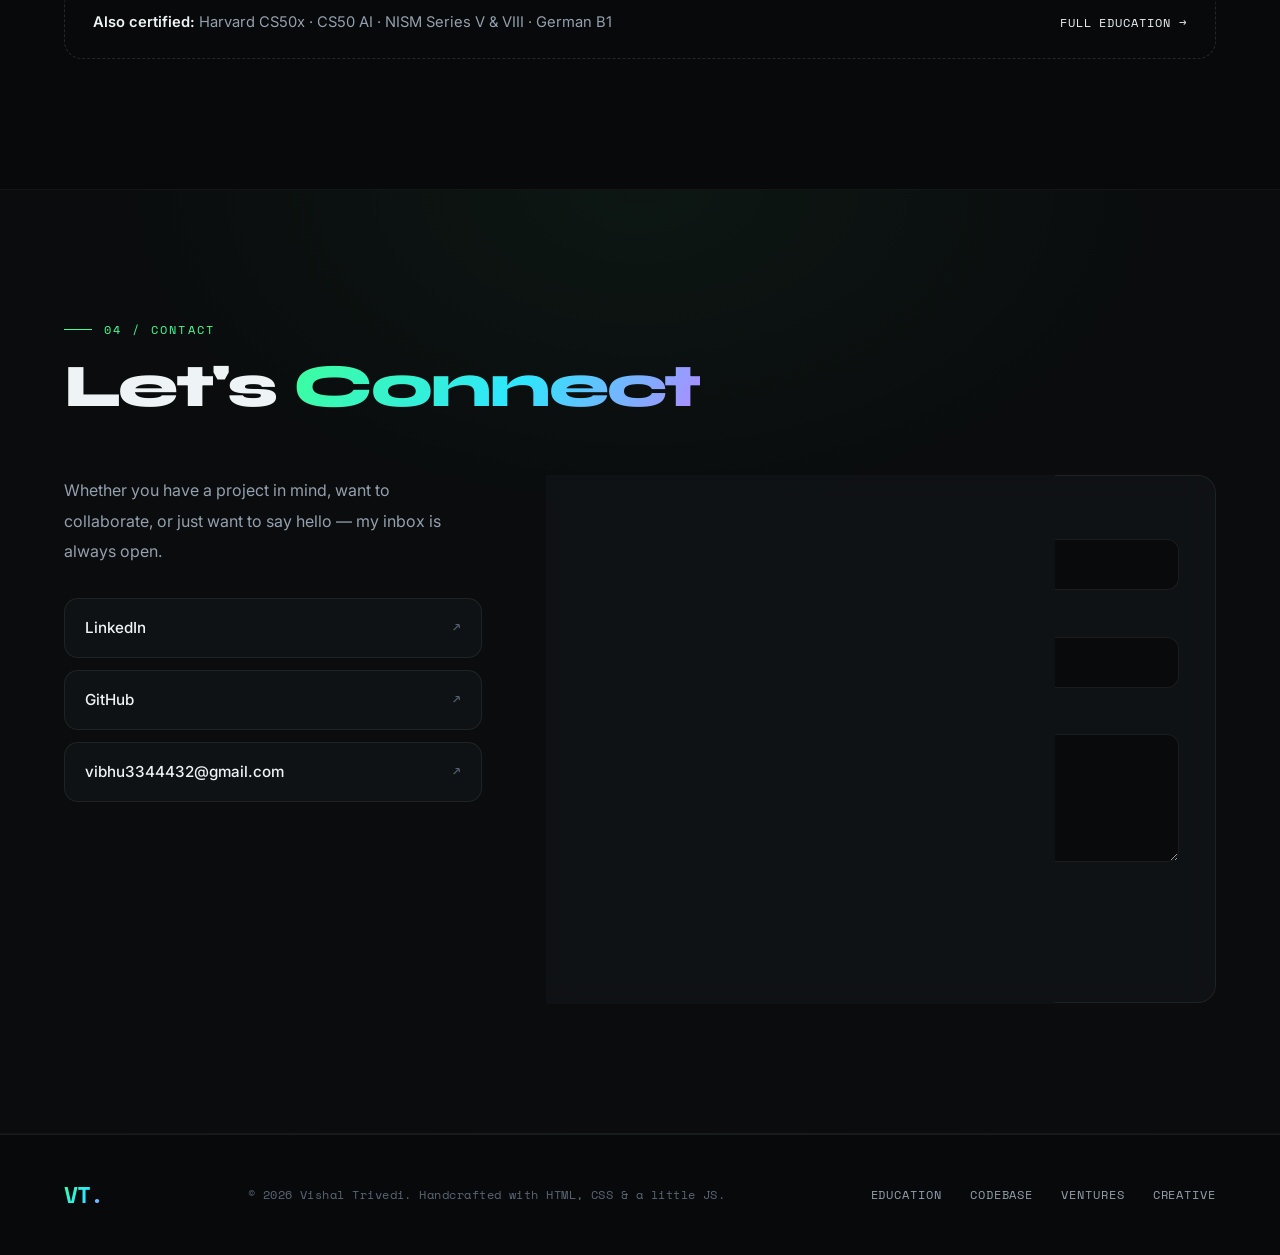
==== commit 0addfdbb: "Remove React and Next.js from the tech stack and home marquee Co-Authored-By: Claude Opus 5.5 <norep" ====
--- a/index.html
+++ b/index.html
@@ -57,7 +57,6 @@
             <span class="marquee-item"><img src="https://cdn.jsdelivr.net/gh/devicons/devicon@v2.16.0/icons/matplotlib/matplotlib-original.svg" alt="">Matplotlib</span>
             <span class="marquee-item"><img src="https://cdn.jsdelivr.net/gh/devicons/devicon@v2.16.0/icons/jupyter/jupyter-original.svg" alt="">Jupyter</span>
             <span class="marquee-item"><img src="https://cdn.jsdelivr.net/gh/devicons/devicon@v2.16.0/icons/opencv/opencv-original.svg" alt="">OpenCV</span>
-            <span class="marquee-item"><img src="https://cdn.jsdelivr.net/gh/devicons/devicon@v2.16.0/icons/react/react-original.svg" alt="">React</span>
             <span class="marquee-item"><img src="https://cdn.jsdelivr.net/gh/devicons/devicon@v2.16.0/icons/python/python-original.svg" alt="">Python</span>
             <span class="marquee-item"><img src="https://cdn.jsdelivr.net/gh/devicons/devicon@v2.16.0/icons/scikitlearn/scikitlearn-original.svg" alt="">scikit-learn</span>
             <span class="marquee-item"><img src="https://cdn.jsdelivr.net/gh/devicons/devicon@v2.16.0/icons/tensorflow/tensorflow-original.svg" alt="">TensorFlow</span>
@@ -68,7 +67,6 @@
             <span class="marquee-item"><img src="https://cdn.jsdelivr.net/gh/devicons/devicon@v2.16.0/icons/matplotlib/matplotlib-original.svg" alt="">Matplotlib</span>
             <span class="marquee-item"><img src="https://cdn.jsdelivr.net/gh/devicons/devicon@v2.16.0/icons/jupyter/jupyter-original.svg" alt="">Jupyter</span>
             <span class="marquee-item"><img src="https://cdn.jsdelivr.net/gh/devicons/devicon@v2.16.0/icons/opencv/opencv-original.svg" alt="">OpenCV</span>
-            <span class="marquee-item"><img src="https://cdn.jsdelivr.net/gh/devicons/devicon@v2.16.0/icons/react/react-original.svg" alt="">React</span>
         </div>
     </div>
 
